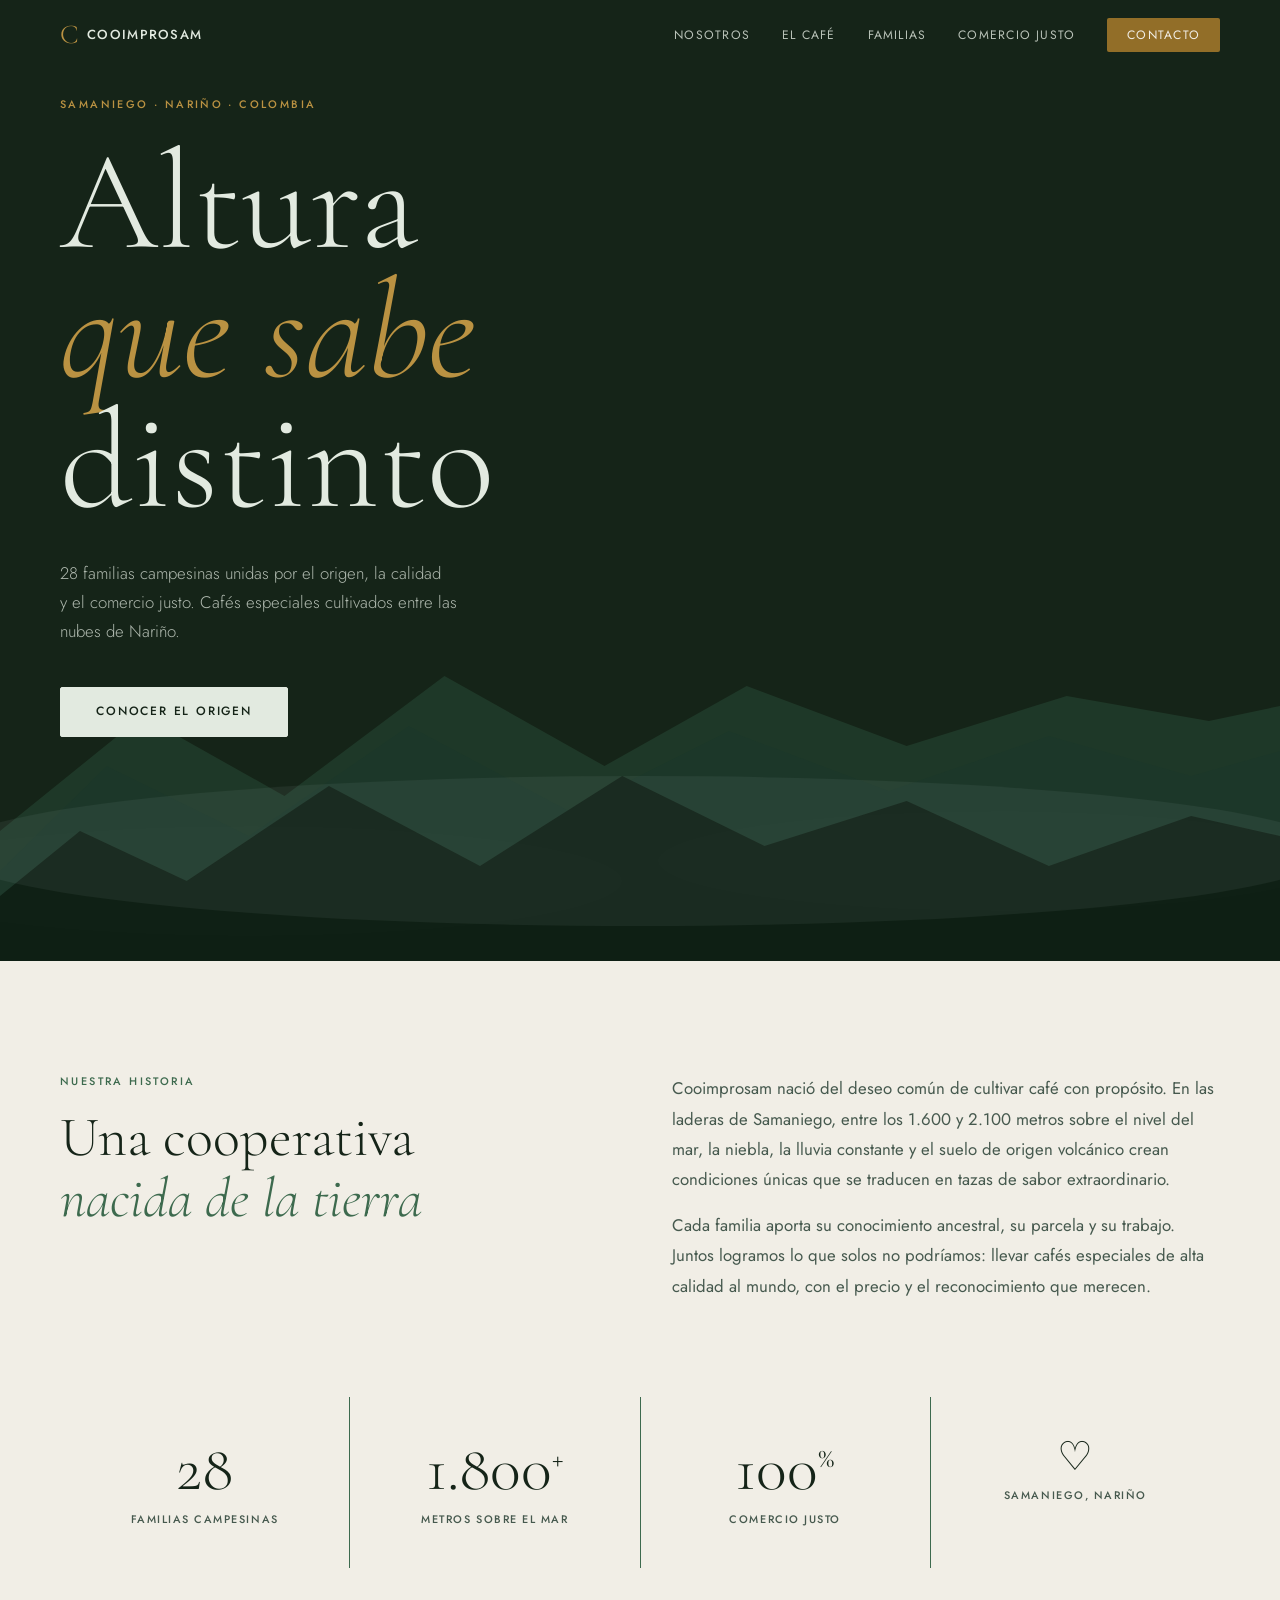
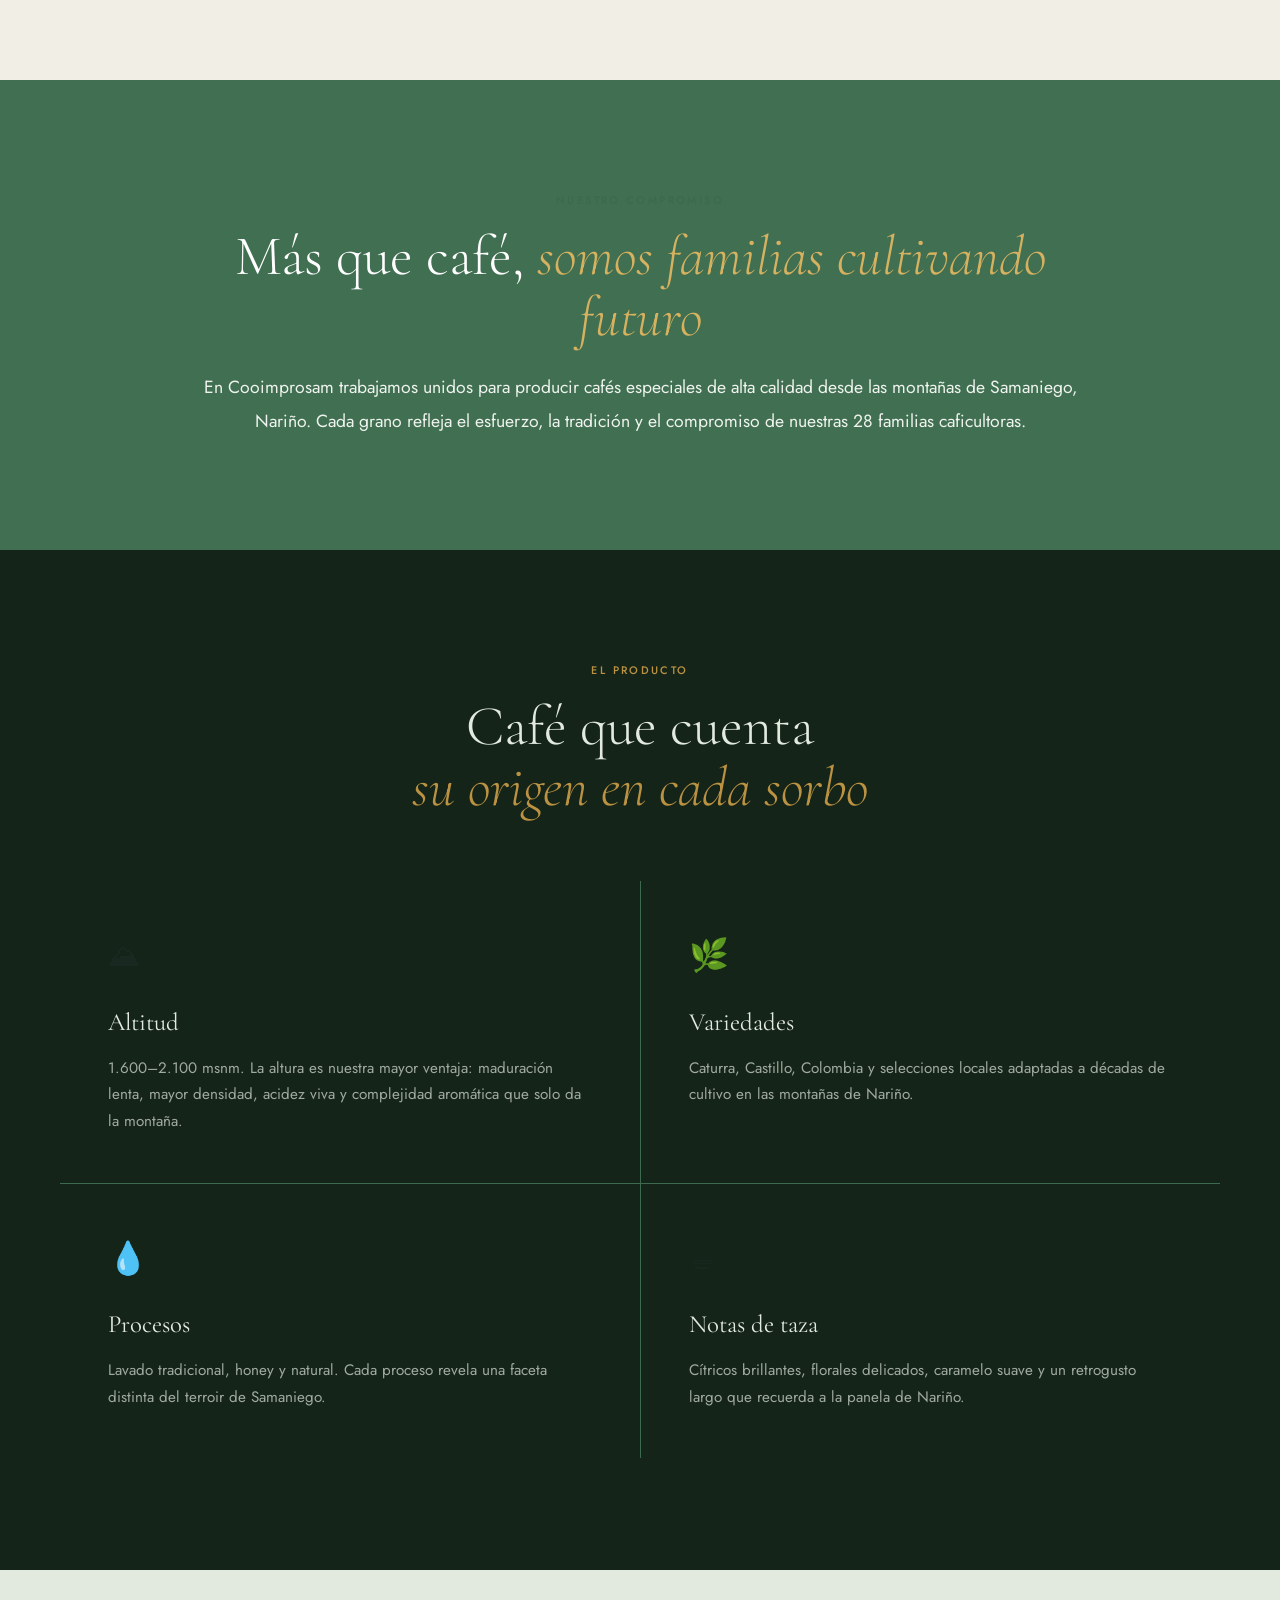
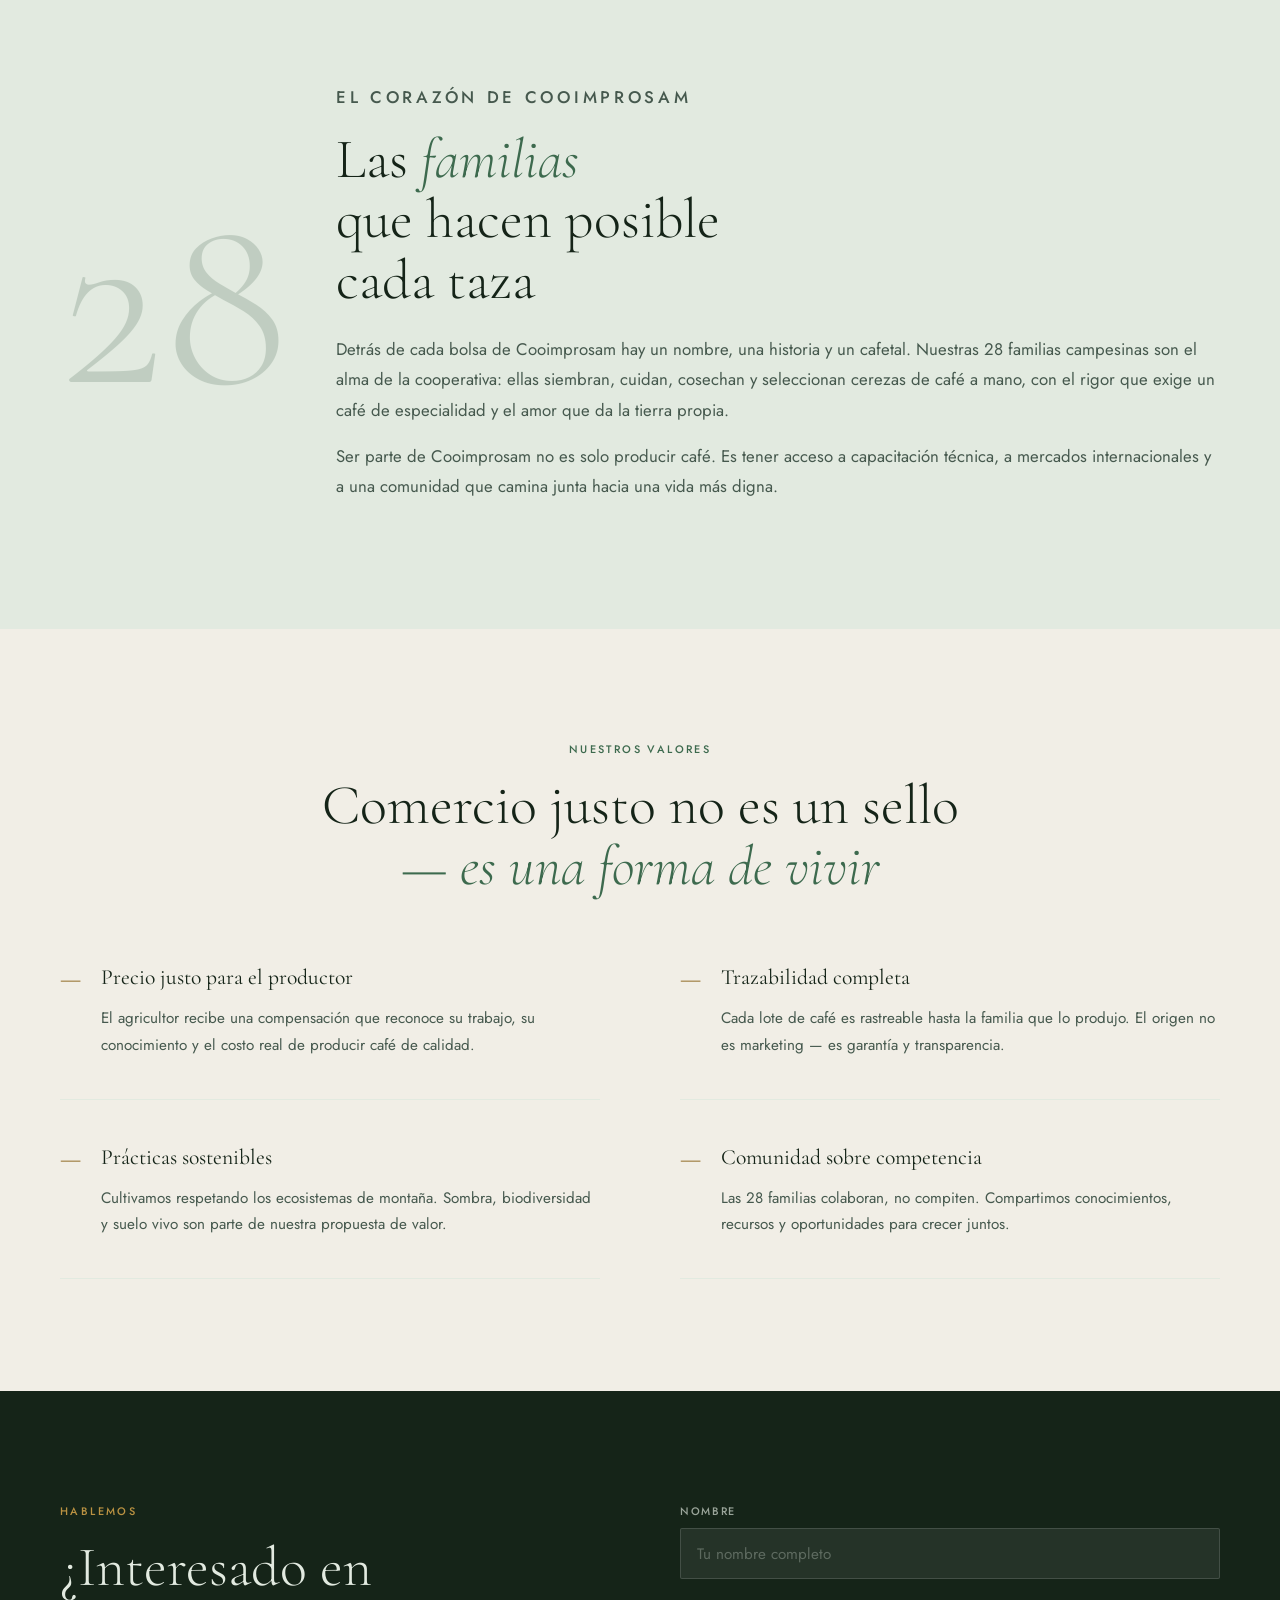
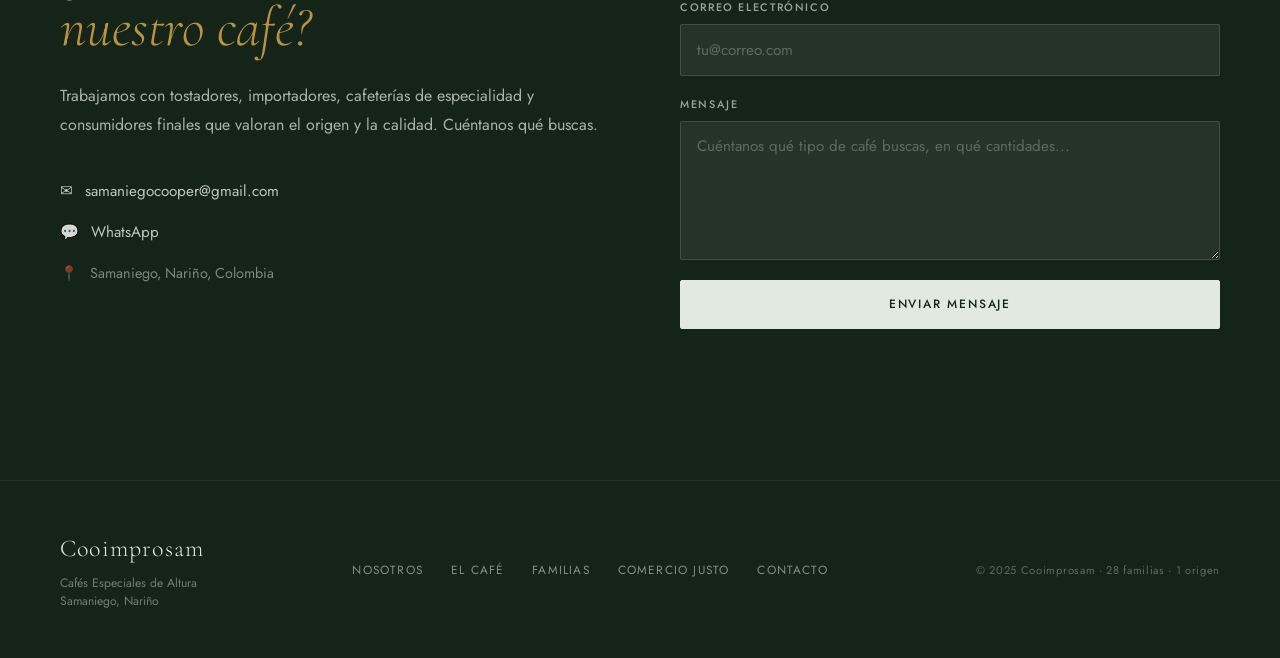
==== index.html @ 5779632d "Update index.html" ====
<!DOCTYPE html>
<html lang="es">
<head>
  <meta charset="UTF-8"/>
  <meta name="viewport" content="width=device-width, initial-scale=1.0"/>
  <title>Cooimprosam — Cafés Especiales de Altura, Samaniego</title>
  <meta name="description" content="28 familias campesinas de Samaniego, Nariño, unidas por el origen, la calidad y el comercio justo. Cafés especiales de altura."/>
  <meta property="og:title" content="Cooimprosam — Cafés Especiales de Altura"/>
  <meta property="og:description" content="28 familias campesinas. Un café de origen. Samaniego, Nariño, Colombia."/>
  <meta property="og:type" content="website"/>
  <link rel="preconnect" href="https://fonts.googleapis.com"/>
  <link rel="preconnect" href="https://fonts.gstatic.com" crossorigin/>
  <link href="https://fonts.googleapis.com/css2?family=Cormorant+Garamond:ital,wght@0,300;0,400;0,600;1,300;1,400;1,600&family=Jost:wght@300;400;500&display=swap" rel="stylesheet"/>
  <link rel="stylesheet" href="css/style.css"/>
</head>
<body>

  <!-- ===== NAVEGACIÓN ===== -->
  <nav class="nav" id="nav" role="navigation" aria-label="Navegación principal">
    <div class="nav__container">
      <a class="nav__logo" href="#inicio" aria-label="Cooimprosam inicio">
        <span class="nav__logo-sigla">C</span>
        <span class="nav__logo-nombre">Cooimprosam</span>
      </a>
      <ul class="nav__enlaces" id="navEnlaces" role="list">
        <li><a href="#nosotros">Nosotros</a></li>
        <li><a href="#cafe">El Café</a></li>
        <li><a href="#familias">Familias</a></li>
        <li><a href="#comercio">Comercio Justo</a></li>
        <li><a href="#contacto" class="nav__contacto">Contacto</a></li>
      </ul>
      <button class="nav__menu" id="navMenu" aria-label="Abrir menú" aria-expanded="false">
        <span></span><span></span><span></span>
      </button>
    </div>
  </nav>

  <!-- ===== HERO ===== -->
  <section class="hero" id="inicio">
    <div class="hero__contenido">
      <p class="eyebrow">SAMANIEGO &middot; NARIÑO &middot; COLOMBIA</p>
      <h1 class="hero__titulo">
        Altura<br/>
        <em>que sabe</em><br/>
        distinto
      </h1>
      <p class="hero__sub">
        28 familias campesinas unidas por el origen, la calidad<br/>
        y el comercio justo. Cafés especiales cultivados entre las nubes de Nariño.
      </p>
      <a href="#nosotros" class="btn btn--claro">Conocer el origen</a>
    </div>

    <!-- Silueta de montañas en SVG puro -->
    <div class="hero__montaña" aria-hidden="true">
      <svg viewBox="0 0 1440 340" xmlns="http://www.w3.org/2000/svg" preserveAspectRatio="none">
        <!-- Capa trasera: montañas lejanas -->
        <path class="capa-1" d="M0,340 L0,210 L160,95 L320,175 L500,55 L680,145 L840,65 L1020,125 L1200,75 L1360,100 L1440,85 L1440,340 Z"/>
        <!-- Capa media -->
        <path class="capa-2" d="M0,340 L0,250 L120,145 L280,215 L460,105 L640,190 L820,110 L1000,170 L1180,115 L1340,155 L1440,130 L1440,340 Z"/>
        <!-- Capa frontal: montañas cercanas -->
        <path class="capa-3" d="M0,340 L0,275 L90,210 L210,260 L370,165 L540,245 L700,155 L860,225 L1020,180 L1180,245 L1340,195 L1440,215 L1440,340 Z"/>
        <!-- Niebla — capa 1 -->
        <ellipse class="niebla niebla-1" cx="720" cy="230" rx="780" ry="75"/>
        <!-- Niebla — capa 2 -->
        <ellipse class="niebla niebla-2" cx="280" cy="260" rx="420" ry="55"/>
        <!-- Niebla — capa 3 -->
        <ellipse class="niebla niebla-3" cx="1120" cy="240" rx="380" ry="50"/>
      </svg>
    </div>
  </section>

  <!-- ===== NOSOTROS ===== -->
  <section class="seccion nosotros" id="nosotros">
    <div class="contenedor">
      <div class="nosotros__grilla">
        <div class="nosotros__cabeza">
          <p class="eyebrow eyebrow--verde">Nuestra historia</p>
          <h2 class="titulo-seccion">Una cooperativa<br/><em>nacida de la tierra</em></h2>
        </div>
        <div class="nosotros__cuerpo reveal">
          <p>Cooimprosam nació del deseo común de cultivar café con propósito. En las laderas de Samaniego, entre los 1.600 y 2.100 metros sobre el nivel del mar, la niebla, la lluvia constante y el suelo de origen volcánico crean condiciones únicas que se traducen en tazas de sabor extraordinario.</p>
          <p>Cada familia aporta su conocimiento ancestral, su parcela y su trabajo. Juntos logramos lo que solos no podríamos: llevar cafés especiales de alta calidad al mundo, con el precio y el reconocimiento que merecen.</p>
        </div>
      </div>

      <!-- Estadísticas -->
      <div class="estadisticas">
        <div class="estadistica reveal">
          <span class="estadistica__numero">28</span>
          <span class="estadistica__etiqueta">familias campesinas</span>
        </div>
        <div class="estadistica reveal">
          <span class="estadistica__numero">1.800<sup>+</sup></span>
          <span class="estadistica__etiqueta">metros sobre el mar</span>
        </div>
        <div class="estadistica reveal">
          <span class="estadistica__numero">100<sup>%</sup></span>
          <span class="estadistica__etiqueta">comercio justo</span>
        </div>
        <div class="estadistica reveal">
          <span class="estadistica__numero" style="font-size:2.5rem;">&#9825;</span>
          <span class="estadistica__etiqueta">Samaniego, Nariño</span>
        </div>
      </div>
    </div>
  </section>
<!-- ===== MENSAJE INSTITUCIONAL ===== -->
<section class="seccion mensaje">
  <div class="contenedor">

    <div class="mensaje__contenido reveal">

      <p class="eyebrow eyebrow--verde">
        Nuestro compromiso
      </p>

      <h2 class="titulo-seccion">
        Más que café,
        <em>somos familias cultivando futuro</em>
      </h2>

      <p class="mensaje__texto">
        En Cooimprosam trabajamos unidos para producir cafés especiales
        de alta calidad desde las montañas de Samaniego, Nariño.
        Cada grano refleja el esfuerzo, la tradición y el compromiso
        de nuestras 28 familias caficultoras.
      </p>

    </div>

  </div>
</section>
  <!-- ===== EL CAFÉ ===== -->
  <section class="seccion cafe" id="cafe">
    <div class="contenedor">
      <div class="seccion__cabeza">
        <p class="eyebrow eyebrow--oro">El producto</p>
        <h2 class="titulo-seccion titulo-seccion--claro">Café que cuenta<br/><em>su origen en cada sorbo</em></h2>
      </div>
      <div class="cafe__grilla">
        <article class="cafe__tarjeta reveal">
          <div class="cafe__icono">&#9968;</div>
          <h3>Altitud</h3>
          <p>1.600&ndash;2.100 msnm. La altura es nuestra mayor ventaja: maduración lenta, mayor densidad, acidez viva y complejidad aromática que solo da la montaña.</p>
        </article>
        <article class="cafe__tarjeta reveal">
          <div class="cafe__icono">&#127807;</div>
          <h3>Variedades</h3>
          <p>Caturra, Castillo, Colombia y selecciones locales adaptadas a décadas de cultivo en las montañas de Nariño.</p>
        </article>
        <article class="cafe__tarjeta reveal">
          <div class="cafe__icono">&#128167;</div>
          <h3>Procesos</h3>
          <p>Lavado tradicional, honey y natural. Cada proceso revela una faceta distinta del terroir de Samaniego.</p>
        </article>
        <article class="cafe__tarjeta reveal">
          <div class="cafe__icono">&#9749;</div>
          <h3>Notas de taza</h3>
          <p>Cítricos brillantes, florales delicados, caramelo suave y un retrogusto largo que recuerda a la panela de Nariño.</p>
        </article>
      </div>
    </div>
  </section>

  <!-- ===== LAS 28 FAMILIAS ===== -->
  <section class="seccion familias" id="familias">
    <div class="contenedor">
      <div class="familias__interior">
        <div class="familias__numero-col" aria-hidden="true">
          <span class="familias__numero">28</span>
        </div>
        <div class="familias__texto reveal">
          <p class="eyebrow eyebrow--verde">El corazón de Cooimprosam</p>
          <h2 class="titulo-seccion">Las <em>familias</em><br/>que hacen posible<br/>cada taza</h2>
          <p>Detrás de cada bolsa de Cooimprosam hay un nombre, una historia y un cafetal. Nuestras 28 familias campesinas son el alma de la cooperativa: ellas siembran, cuidan, cosechan y seleccionan cerezas de café a mano, con el rigor que exige un café de especialidad y el amor que da la tierra propia.</p>
          <p>Ser parte de Cooimprosam no es solo producir café. Es tener acceso a capacitación técnica, a mercados internacionales y a una comunidad que camina junta hacia una vida más digna.</p>
        </div>
      </div>
    </div>
  </section>

  <!-- ===== COMERCIO JUSTO ===== -->
  <section class="seccion comercio" id="comercio">
    <div class="contenedor">
      <div class="seccion__cabeza">
        <p class="eyebrow eyebrow--verde">Nuestros valores</p>
        <h2 class="titulo-seccion">Comercio justo no es un sello<br/><em>— es una forma de vivir</em></h2>
      </div>
      <div class="comercio__grilla">
        <div class="comercio__item reveal">
          <span class="comercio__raya">&mdash;</span>
          <div>
            <h3>Precio justo para el productor</h3>
            <p>El agricultor recibe una compensación que reconoce su trabajo, su conocimiento y el costo real de producir café de calidad.</p>
          </div>
        </div>
        <div class="comercio__item reveal">
          <span class="comercio__raya">&mdash;</span>
          <div>
            <h3>Trazabilidad completa</h3>
            <p>Cada lote de café es rastreable hasta la familia que lo produjo. El origen no es marketing — es garantía y transparencia.</p>
          </div>
        </div>
        <div class="comercio__item reveal">
          <span class="comercio__raya">&mdash;</span>
          <div>
            <h3>Prácticas sostenibles</h3>
            <p>Cultivamos respetando los ecosistemas de montaña. Sombra, biodiversidad y suelo vivo son parte de nuestra propuesta de valor.</p>
          </div>
        </div>
        <div class="comercio__item reveal">
          <span class="comercio__raya">&mdash;</span>
          <div>
            <h3>Comunidad sobre competencia</h3>
            <p>Las 28 familias colaboran, no compiten. Compartimos conocimientos, recursos y oportunidades para crecer juntos.</p>
          </div>
        </div>
      </div>
    </div>
  </section>

  <!-- ===== CONTACTO ===== -->
  <section class="seccion contacto" id="contacto">
    <div class="contenedor">
      <div class="contacto__interior">
        <div class="contacto__info">
          <p class="eyebrow eyebrow--oro">Hablemos</p>
          <h2 class="titulo-seccion titulo-seccion--claro">¿Interesado en<br/><em>nuestro café?</em></h2>
          <p class="contacto__desc">Trabajamos con tostadores, importadores, cafeterías de especialidad y consumidores finales que valoran el origen y la calidad. Cuéntanos qué buscas.</p>
          <div class="contacto__canales">
            <a href="mailto:samaniegocooper@gmail.com" class="contacto__canal">
              <span>&#9993;</span> samaniegocooper@gmail.com
            </a>
            <a href="https://wa.me/573116073035" class="contacto__canal" target="_blank" rel="noopener">
              <span>&#128172;</span> WhatsApp
            </a>
            <p class="contacto__lugar">
              <span>&#128205;</span> Samaniego, Nariño, Colombia
            </p>
          </div>
        </div>

        <!-- Formulario — para recibir correos usa Formspree.io (ver README) -->
        <form class="contacto__form" id="contactoForm" action="https://formspree.io/f/xwvdvwzg" method="POST" novalidate>
          <div class="campo">
            <label for="nombre">Nombre</label>
            <input type="text" id="nombre" name="nombre" placeholder="Tu nombre completo" required/>
          </div>
          <div class="campo">
            <label for="email">Correo electrónico</label>
            <input type="email" id="email" name="email" placeholder="tu@correo.com" required/>
          </div>
          <div class="campo">
            <label for="mensaje">Mensaje</label>
            <textarea id="mensaje" name="mensaje" rows="5" placeholder="Cuéntanos qué tipo de café buscas, en qué cantidades..." required></textarea>
          </div>
          <button type="submit" class="btn btn--claro btn--completo" id="btnEnviar">Enviar mensaje</button>
          <p class="form__confirmacion" id="formConfirmacion" aria-live="polite"></p>
        </form>
      </div>
    </div>
  </section>

  <!-- ===== PIE DE PÁGINA ===== -->
  <footer class="pie">
    <div class="contenedor">
      <div class="pie__interior">
        <div class="pie__marca">
          <p class="pie__logo">Cooimprosam</p>
          <p class="pie__eslogan">Cafés Especiales de Altura<br/>Samaniego, Nariño</p>
        </div>
        <nav class="pie__enlaces" aria-label="Pie de página">
          <a href="#nosotros">Nosotros</a>
          <a href="#cafe">El Café</a>
          <a href="#familias">Familias</a>
          <a href="#comercio">Comercio Justo</a>
          <a href="#contacto">Contacto</a>
        </nav>
        <p class="pie__derechos">&copy; 2025 Cooimprosam &middot; 28 familias &middot; 1 origen</p>
      </div>
    </div>
  </footer>

  <script src="js/script.js"></script>
</body>
</html>
---- css/style.css ----
/* ================================================================
   COOIMPROSAM — Cafés Especiales de Altura
   Paleta: Verde profundo + niebla + oro café
   Tipografía: Cormorant Garamond (display) + Jost (cuerpo)
   ================================================================ */

/* ---- Tokens ---- */
:root {
  --verde-profundo:  #152418;
  --verde-oscuro:    #1E3825;
  --verde-medio:     #2A5038;
  --verde-claro:     #3D6A4E;
  --oro:             #926E28;
  --oro-claro:       #BA9242;
  --niebla:          #E2EAE0;
  --crema:           #F1EEE6;
  --blanco-suave:    #F8F6F0;
  --texto:           #192820;
  --texto-suave:     #46594E;

  --display: 'Cormorant Garamond', Georgia, serif;
  --cuerpo:  'Jost', system-ui, sans-serif;

  --ancho:   1160px;
  --radio:   2px;
}

/* ---- Reset ---- */
*, *::before, *::after { box-sizing: border-box; margin: 0; padding: 0; }
html { scroll-behavior: smooth; }
img, svg { display: block; max-width: 100%; }

body {
  font-family: var(--cuerpo);
  background: var(--crema);
  color: var(--texto);
  line-height: 1.65;
  overflow-x: hidden;
}

/* ---- Utilitarios ---- */
.contenedor {
  width: min(var(--ancho), 100% - 2rem);
  margin-inline: auto;
}

.seccion { padding: 7rem 0; }

.eyebrow {
  font-family: var(--cuerpo);
  font-size: 0.68rem;
  font-weight: 500;
  letter-spacing: 0.22em;
  text-transform: uppercase;
  margin-bottom: 1rem;
}
.eyebrow--verde { color: var(--verde-claro); }
.eyebrow--oro   { color: var(--oro-claro); }

.titulo-seccion {
  font-family: var(--display);
  font-size: clamp(2rem, 5vw, 3.5rem);
  font-weight: 300;
  line-height: 1.08;
  color: var(--verde-profundo);
}
.titulo-seccion em {
  font-style: italic;
  color: var(--verde-claro);
}
.titulo-seccion--claro        { color: var(--niebla); }
.titulo-seccion--claro em     { color: var(--oro-claro); }

.seccion__cabeza {
  text-align: center;
  margin-bottom: 4rem;
}

/* Revelación al scroll */
.reveal {
  opacity: 0;
  transform: translateY(28px);
  transition: opacity 0.65s ease, transform 0.65s ease;
}
.reveal.visible {
  opacity: 1;
  transform: translateY(0);
}

/* Botones */
.btn {
  display: inline-block;
  font-family: var(--cuerpo);
  font-size: 0.75rem;
  font-weight: 500;
  letter-spacing: 0.15em;
  text-transform: uppercase;
  text-decoration: none;
  padding: 0.9rem 2.2rem;
  border: 1.5px solid transparent;
  border-radius: var(--radio);
  cursor: pointer;
  transition: background 0.22s, color 0.22s, border-color 0.22s;
}
.btn--claro {
  background: var(--niebla);
  color: var(--verde-profundo);
  border-color: var(--niebla);
}
.btn--claro:hover {
  background: transparent;
  color: var(--niebla);
  border-color: var(--niebla);
}
.btn--completo { width: 100%; text-align: center; }


/* ================================================================
   NAVEGACIÓN
   ================================================================ */
.nav {
  position: fixed;
  top: 0; left: 0; right: 0;
  z-index: 200;
  transition: background 0.3s ease, box-shadow 0.3s ease;
}
.nav.fijado {
  background: var(--verde-profundo);
  box-shadow: 0 1px 20px rgba(0,0,0,0.25);
}

.nav__container {
  display: flex;
  align-items: center;
  justify-content: space-between;
  width: min(var(--ancho), 100% - 2rem);
  margin-inline: auto;
  padding: 1.3rem 0;
}

.nav__logo {
  display: flex;
  align-items: center;
  gap: 0.5rem;
  text-decoration: none;
}
.nav__logo-sigla {
  font-family: var(--display);
  font-size: 1.7rem;
  font-weight: 300;
  color: var(--oro-claro);
  line-height: 1;
}
.nav__logo-nombre {
  font-family: var(--cuerpo);
  font-size: 0.82rem;
  font-weight: 500;
  letter-spacing: 0.1em;
  text-transform: uppercase;
  color: var(--niebla);
}

.nav__enlaces {
  display: flex;
  list-style: none;
  gap: 2rem;
  align-items: center;
}
.nav__enlaces a {
  font-family: var(--cuerpo);
  font-size: 0.76rem;
  font-weight: 400;
  letter-spacing: 0.1em;
  text-transform: uppercase;
  text-decoration: none;
  color: var(--niebla);
  opacity: 0.8;
  transition: opacity 0.2s;
}
.nav__enlaces a:hover { opacity: 1; }

.nav__contacto {
  background: var(--oro) !important;
  color: var(--crema) !important;
  opacity: 1 !important;
  padding: 0.5rem 1.25rem;
  border-radius: var(--radio);
}
.nav__contacto:hover { background: var(--oro-claro) !important; }

.nav__menu {
  display: none;
  flex-direction: column;
  gap: 5px;
  background: none;
  border: none;
  cursor: pointer;
  padding: 4px;
}
.nav__menu span {
  display: block;
  width: 22px;
  height: 1.5px;
  background: var(--niebla);
  transition: all 0.28s;
}


/* ================================================================
   HERO
   ================================================================ */
.hero {
  position: relative;
  min-height: 100vh;
  background: var(--verde-profundo);
  display: flex;
  align-items: center;
  overflow: hidden;
}

.hero__contenido {
  position: relative;
  z-index: 2;
  width: min(var(--ancho), 100% - 2rem);
  margin-inline: auto;
  padding-top: 6rem;
  padding-bottom: 14rem;
}

.hero .eyebrow {
  color: var(--oro-claro);
  margin-bottom: 1.5rem;
}

.hero__titulo {
  font-family: var(--display);
  font-size: clamp(4rem, 11vw, 9rem);
  font-weight: 300;
  line-height: 0.92;
  color: var(--niebla);
  margin-bottom: 2rem;
}
.hero__titulo em {
  font-style: italic;
  color: var(--oro-claro);
}

.hero__sub {
  font-family: var(--cuerpo);
  font-size: clamp(0.9rem, 1.8vw, 1.05rem);
  font-weight: 300;
  line-height: 1.75;
  color: var(--niebla);
  opacity: 0.75;
  max-width: 42ch;
  margin-bottom: 2.5rem;
}

/* Silueta de montañas */
.hero__montaña {
  position: absolute;
  bottom: 0;
  left: 0;
  right: 0;
  width: 100%;
  height: 340px;
  z-index: 1;
}
.hero__montaña svg {
  width: 100%;
  height: 100%;
}

.capa-1 { fill: #274A35; opacity: 0.55; }
.capa-2 { fill: #1C3829; opacity: 0.78; }
.capa-3 { fill: #0E1F14; }

.niebla { fill: rgba(220,235,225,0.06); }
.niebla-1 { animation: deriva 9s ease-in-out infinite alternate; }
.niebla-2 { animation: deriva 11s ease-in-out infinite alternate-reverse; animation-delay: 1.5s; opacity: 0.05; }
.niebla-3 { animation: deriva 13s ease-in-out infinite alternate; animation-delay: 3s; opacity: 0.045; }

@keyframes deriva {
  from { transform: translateX(-30px); }
  to   { transform: translateX(30px); }
}


/* ================================================================
   NOSOTROS
   ================================================================ */
.nosotros { background: var(--crema); }

.nosotros__grilla {
  display: grid;
  grid-template-columns: 1fr 1fr;
  gap: 4rem;
  align-items: start;
  margin-bottom: 5rem;
}

.nosotros__cuerpo p {
  color: var(--texto-suave);
  font-size: 1.05rem;
  line-height: 1.8;
  margin-bottom: 1rem;
}

/* Estadísticas con líneas divisoras */
.estadisticas {
  display: grid;
  grid-template-columns: repeat(4, 1fr);
  gap: 1px;
  background: var(--verde-claro);
}
.estadistica {
  background: var(--crema);
  padding: 2.5rem 2rem;
  display: flex;
  flex-direction: column;
  align-items: center;
  gap: 0.6rem;
  text-align: center;
}
.estadistica__numero {
  font-family: var(--display);
  font-size: clamp(2.5rem, 5vw, 4rem);
  font-weight: 300;
  color: var(--verde-profundo);
  line-height: 1;
}
.estadistica__numero sup {
  font-size: 0.45em;
  vertical-align: super;
}
.estadistica__etiqueta {
  font-family: var(--cuerpo);
  font-size: 0.68rem;
  font-weight: 500;
  letter-spacing: 0.14em;
  text-transform: uppercase;
  color: var(--texto-suave);
}


/* ================================================================
   EL CAFÉ
   ================================================================ */
.cafe { background: var(--verde-profundo); }

.cafe__grilla {
  display: grid;
  grid-template-columns: repeat(2, 1fr);
  gap: 1px;
  background: var(--verde-claro);
}

.cafe__tarjeta {
  background: var(--verde-profundo);
  padding: 3rem;
  transition: background 0.25s;
}
.cafe__tarjeta:hover { background: var(--verde-oscuro); }

.cafe__icono {
  font-size: 2rem;
  margin-bottom: 1.25rem;
}

.cafe__tarjeta h3 {
  font-family: var(--display);
  font-size: 1.55rem;
  font-weight: 400;
  color: var(--niebla);
  margin-bottom: 0.75rem;
}
.cafe__tarjeta p {
  color: var(--niebla);
  opacity: 0.68;
  font-size: 0.95rem;
  line-height: 1.75;
}


/* ================================================================
   LAS 28 FAMILIAS
   ================================================================ */
.familias { background: var(--niebla); }

.familias__interior {
  display: grid;
  grid-template-columns: auto 1fr;
  gap: 3rem;
  align-items: center;
}

.familias__numero-col { overflow: hidden; }

.familias__numero {
  font-family: var(--display);
  font-size: clamp(10rem, 20vw, 20rem);
  font-weight: 300;
  color: var(--verde-medio);
  opacity: 0.18;
  line-height: 1;
  display: block;
  user-select: none;
}

.familias__texto p {
  color: var(--texto-suave);
  font-size: 1.05rem;
  line-height: 1.8;
  margin-bottom: 1rem;
}
.familias .titulo-seccion { margin-bottom: 1.5rem; }


/* ================================================================
   COMERCIO JUSTO
   ================================================================ */
.comercio { background: var(--crema); }

.comercio__grilla {
  display: grid;
  grid-template-columns: repeat(2, 1fr);
  gap: 2.5rem 5rem;
}

.comercio__item {
  display: flex;
  gap: 1.25rem;
  padding-bottom: 2.5rem;
  border-bottom: 1px solid var(--niebla);
}

.comercio__raya {
  font-family: var(--display);
  font-size: 1.6rem;
  color: var(--oro);
  line-height: 1.4;
  flex-shrink: 0;
}

.comercio__item h3 {
  font-family: var(--display);
  font-size: 1.35rem;
  font-weight: 400;
  color: var(--verde-profundo);
  margin-bottom: 0.6rem;
}
.comercio__item p {
  color: var(--texto-suave);
  font-size: 0.95rem;
  line-height: 1.75;
}


/* ================================================================
   CONTACTO
   ================================================================ */
.contacto { background: var(--verde-profundo); }

.contacto__interior {
  display: grid;
  grid-template-columns: 1fr 1fr;
  gap: 5rem;
  align-items: start;
}

.contacto__desc {
  color: var(--niebla);
  opacity: 0.72;
  margin-top: 1.5rem;
  margin-bottom: 2.5rem;
  line-height: 1.8;
  font-size: 1rem;
}

.contacto__canales {
  display: flex;
  flex-direction: column;
  gap: 1rem;
}
.contacto__canal {
  display: flex;
  align-items: center;
  gap: 0.75rem;
  color: var(--niebla);
  text-decoration: none;
  font-size: 0.95rem;
  opacity: 0.82;
  transition: opacity 0.2s;
}
.contacto__canal:hover { opacity: 1; }
.contacto__lugar {
  display: flex;
  align-items: center;
  gap: 0.75rem;
  color: var(--niebla);
  opacity: 0.5;
  font-size: 0.9rem;
}

/* Formulario */
.contacto__form {
  display: flex;
  flex-direction: column;
  gap: 1.25rem;
}

.campo {
  display: flex;
  flex-direction: column;
  gap: 0.45rem;
}
.campo label {
  font-size: 0.68rem;
  font-weight: 500;
  letter-spacing: 0.15em;
  text-transform: uppercase;
  color: var(--niebla);
  opacity: 0.65;
}
.campo input,
.campo textarea {
  background: rgba(255,255,255,0.07);
  border: 1px solid rgba(255,255,255,0.14);
  border-radius: var(--radio);
  padding: 0.85rem 1rem;
  color: var(--niebla);
  font-family: var(--cuerpo);
  font-size: 0.95rem;
  transition: border-color 0.2s;
  resize: vertical;
  width: 100%;
}
.campo input::placeholder,
.campo textarea::placeholder { color: rgba(226,234,224,0.3); }
.campo input:focus,
.campo textarea:focus {
  outline: none;
  border-color: var(--oro-claro);
}

.form__confirmacion {
  font-size: 0.88rem;
  color: var(--oro-claro);
  text-align: center;
  min-height: 1.4em;
}


/* ================================================================
   PIE DE PÁGINA
   ================================================================ */
.pie {
  background: var(--verde-profundo);
  border-top: 1px solid rgba(255,255,255,0.07);
  padding: 3rem 0;
}

.pie__interior {
  display: flex;
  align-items: center;
  justify-content: space-between;
  flex-wrap: wrap;
  gap: 1.5rem;
}

.pie__logo {
  font-family: var(--display);
  font-size: 1.5rem;
  font-weight: 300;
  color: var(--niebla);
  letter-spacing: 0.05em;
}
.pie__eslogan {
  font-size: 0.76rem;
  color: var(--niebla);
  opacity: 0.45;
  margin-top: 0.3rem;
  line-height: 1.5;
}

.pie__enlaces {
  display: flex;
  gap: 1.75rem;
  flex-wrap: wrap;
}
.pie__enlaces a {
  font-size: 0.74rem;
  letter-spacing: 0.1em;
  text-transform: uppercase;
  color: var(--niebla);
  opacity: 0.55;
  text-decoration: none;
  transition: opacity 0.2s;
}
.pie__enlaces a:hover { opacity: 1; }

.pie__derechos {
  font-size: 0.7rem;
  color: var(--niebla);
  opacity: 0.35;
  letter-spacing: 0.06em;
}


/* ================================================================
   RESPONSIVE
   ================================================================ */
@media (max-width: 900px) {
  .nosotros__grilla         { grid-template-columns: 1fr; gap: 2rem; }
  .estadisticas             { grid-template-columns: repeat(2, 1fr); }
  .cafe__grilla             { grid-template-columns: 1fr; }
  .familias__interior       { grid-template-columns: 1fr; }
  .familias__numero-col     { display: none; }
  .comercio__grilla         { grid-template-columns: 1fr; gap: 0; }
  .contacto__interior       { grid-template-columns: 1fr; gap: 3rem; }
  .pie__interior            { flex-direction: column; text-align: center; }
  .pie__enlaces             { justify-content: center; }
  .seccion                  { padding: 5rem 0; }
}

@media (max-width: 640px) {
  .nav__enlaces             { display: none; }
  .nav__enlaces.abierto {
    display: flex;
    flex-direction: column;
    position: absolute;
    top: 100%; left: 0; right: 0;
    background: var(--verde-profundo);
    padding: 1.5rem;
    gap: 1.25rem;
    border-top: 1px solid rgba(255,255,255,0.08);
  }
  .nav__menu                { display: flex; }
  .estadisticas             { grid-template-columns: 1fr; }
  .hero__titulo             { font-size: clamp(3.5rem, 14vw, 6rem); }
  .hero__sub br             { display: none; }
}

/* Movimiento reducido */
@media (prefers-reduced-motion: reduce) {
  .niebla { animation: none; }
  .reveal { transition: none; }
  html    { scroll-behavior: auto; }
}
/* MENSAJE INSTITUCIONAL */

.mensaje{
  background:#406f52;
}

.mensaje__contenido{
  text-align:center;
  max-width:900px;
  margin:auto;
}

.mensaje .titulo-seccion{
  color:#fff;
}

.mensaje .titulo-seccion em{
  color:#d6b15f;
}

.mensaje__texto{
  margin-top:1.5rem;
  color:#eef3ed;
  line-height:1.9;
  font-size:1.1rem;
}
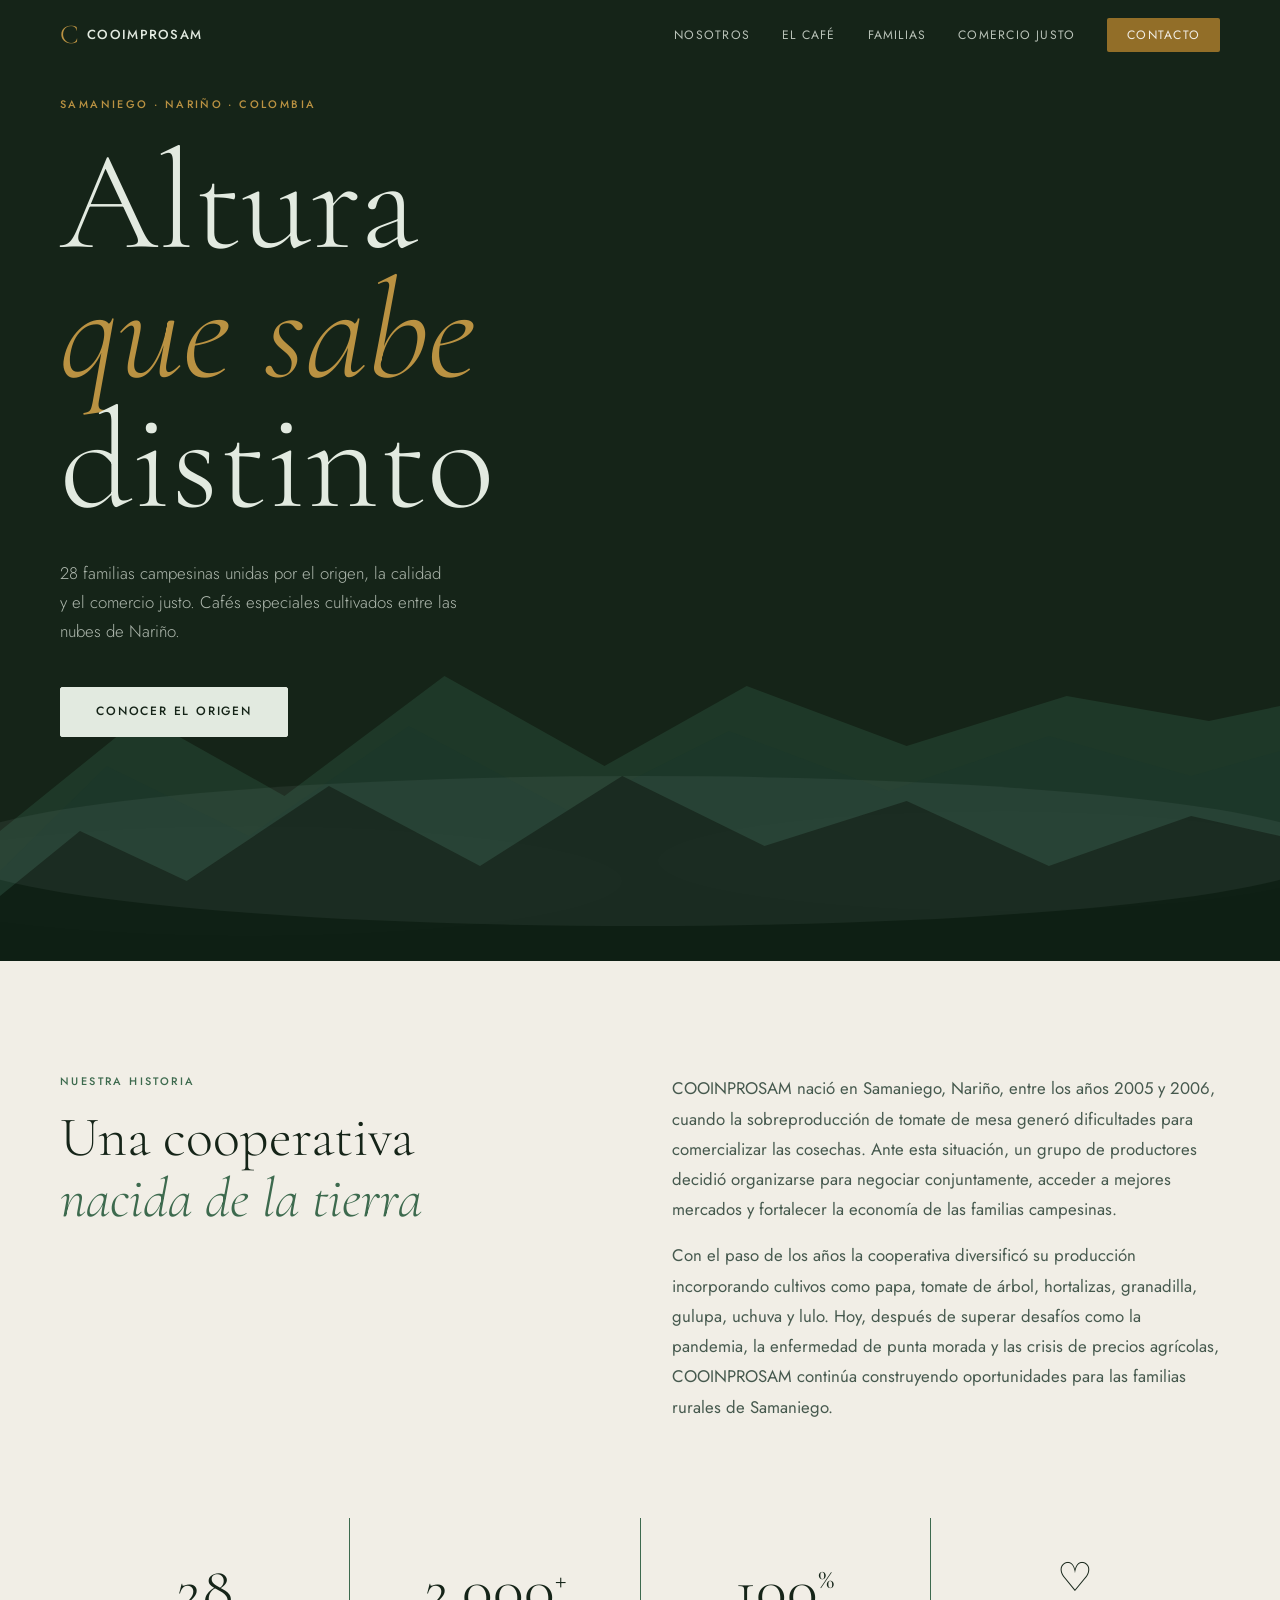
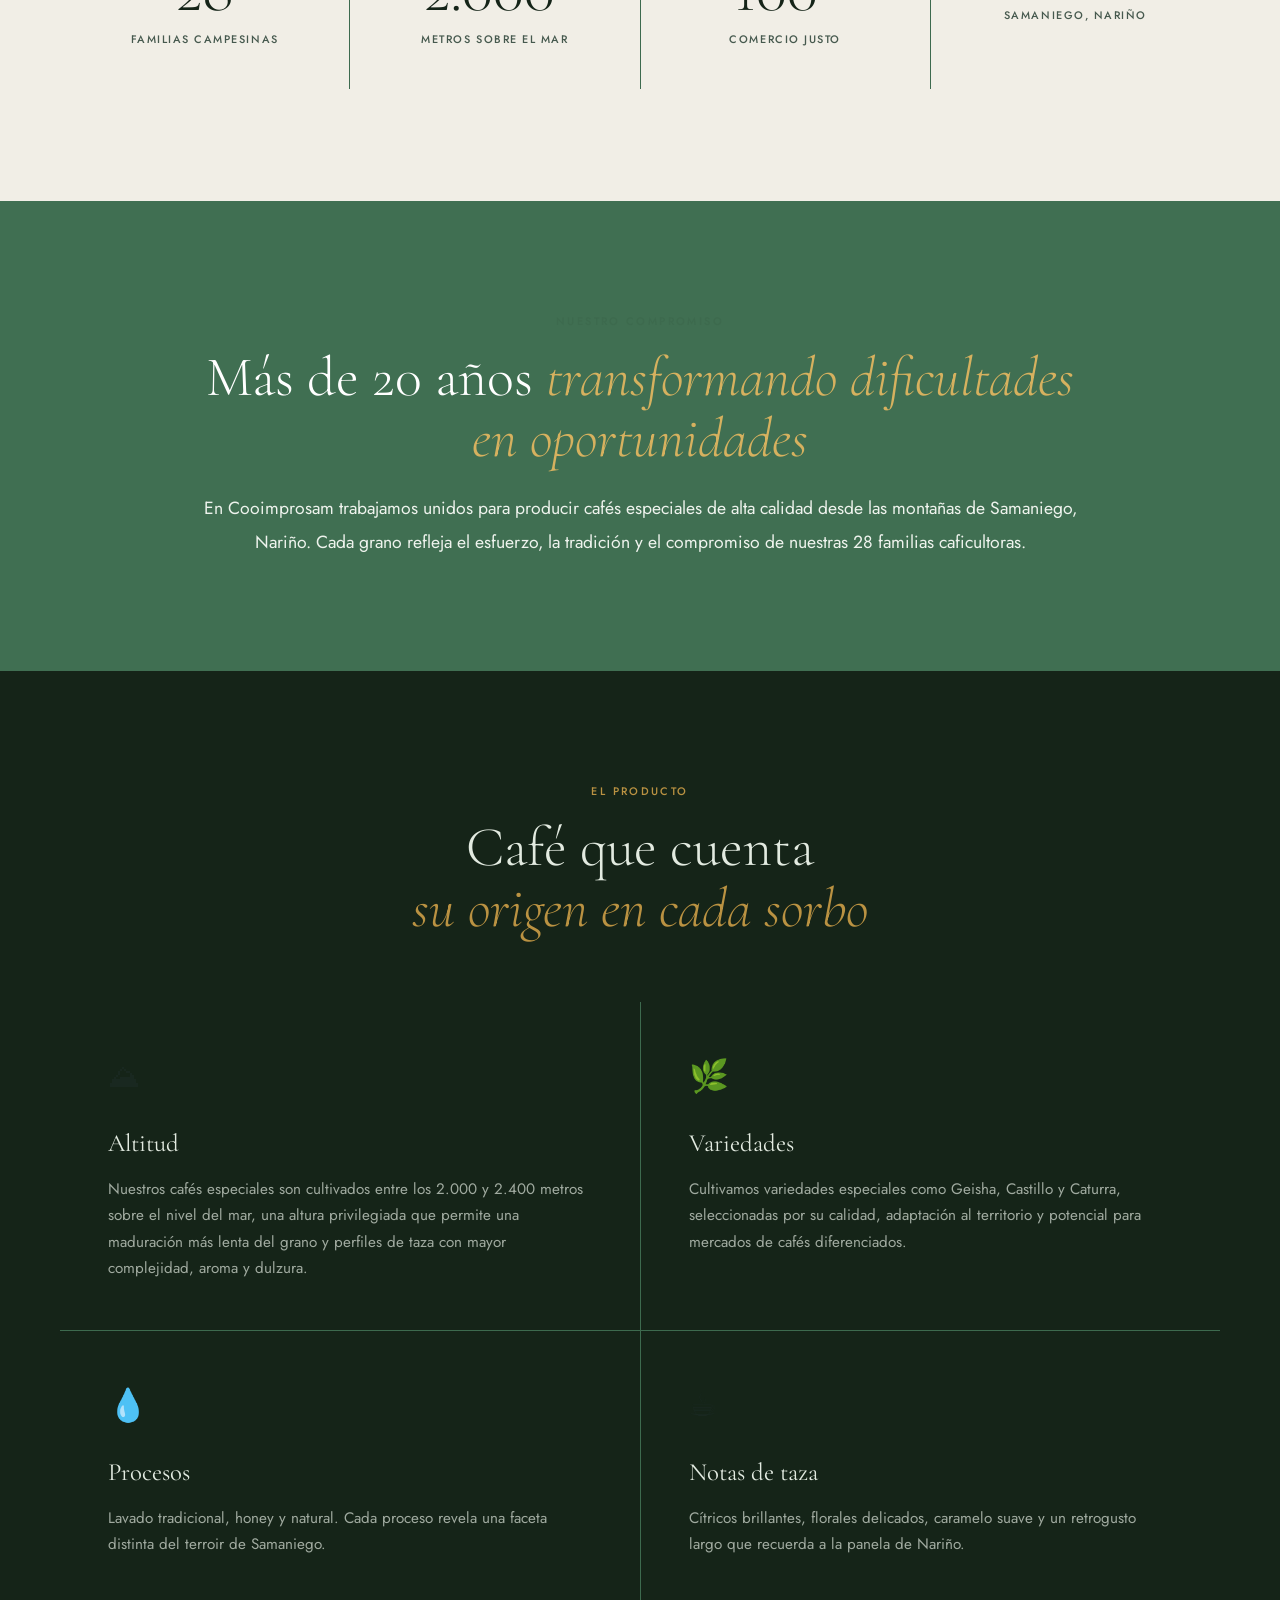
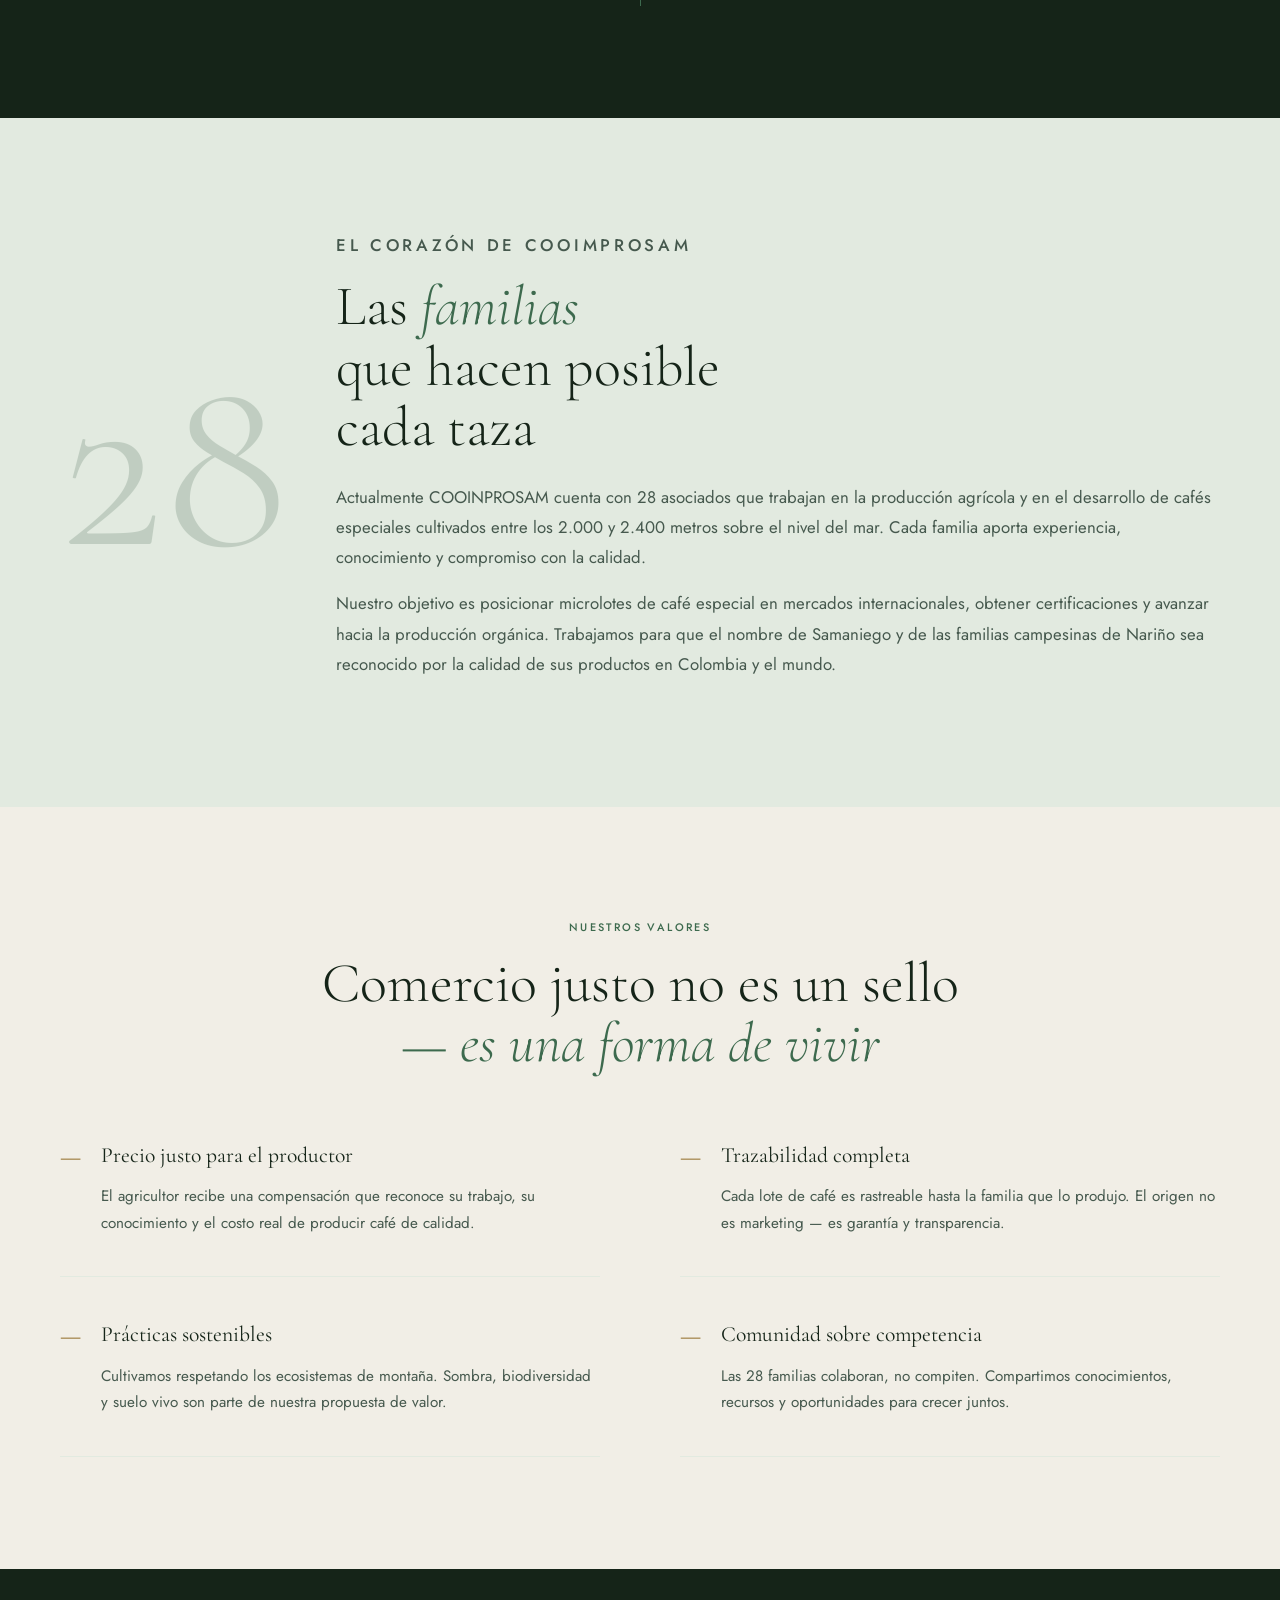
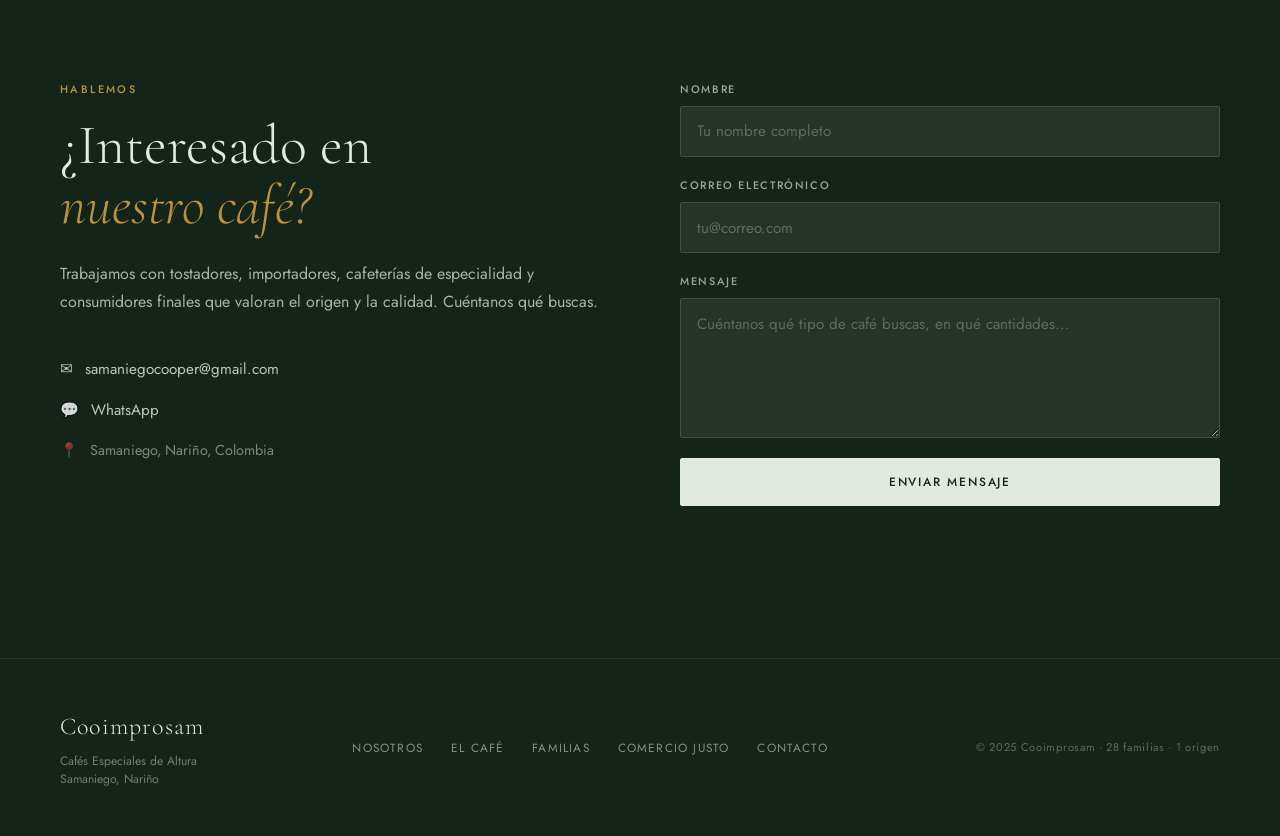
==== commit a95f42a3: "Update index.html" ====
--- a/index.html
+++ b/index.html
@@ -79,8 +79,14 @@
           <h2 class="titulo-seccion">Una cooperativa<br/><em>nacida de la tierra</em></h2>
         </div>
         <div class="nosotros__cuerpo reveal">
-          <p>Cooimprosam nació del deseo común de cultivar café con propósito. En las laderas de Samaniego, entre los 1.600 y 2.100 metros sobre el nivel del mar, la niebla, la lluvia constante y el suelo de origen volcánico crean condiciones únicas que se traducen en tazas de sabor extraordinario.</p>
-          <p>Cada familia aporta su conocimiento ancestral, su parcela y su trabajo. Juntos logramos lo que solos no podríamos: llevar cafés especiales de alta calidad al mundo, con el precio y el reconocimiento que merecen.</p>
+          <p>
+COOINPROSAM nació en Samaniego, Nariño, entre los años 2005 y 2006, cuando la sobreproducción de tomate de mesa generó dificultades para comercializar las cosechas. Ante esta situación, un grupo de productores decidió organizarse para negociar conjuntamente, acceder a mejores mercados y fortalecer la economía de las familias campesinas.
+</p>
+
+<p>
+Con el paso de los años la cooperativa diversificó su producción incorporando cultivos como papa, tomate de árbol, hortalizas, granadilla, gulupa, uchuva y lulo. Hoy, después de superar desafíos como la pandemia, la enfermedad de punta morada y las crisis de precios agrícolas, COOINPROSAM continúa construyendo oportunidades para las familias rurales de Samaniego.
+</p>
+
         </div>
       </div>
 
@@ -91,7 +97,7 @@
           <span class="estadistica__etiqueta">familias campesinas</span>
         </div>
         <div class="estadistica reveal">
-          <span class="estadistica__numero">1.800<sup>+</sup></span>
+          <span class="estadistica__numero">2.000<sup>+</sup></span>
           <span class="estadistica__etiqueta">metros sobre el mar</span>
         </div>
         <div class="estadistica reveal">
@@ -116,9 +122,10 @@
       </p>
 
       <h2 class="titulo-seccion">
-        Más que café,
-        <em>somos familias cultivando futuro</em>
-      </h2>
+  Más de 20 años
+  <em>transformando dificultades en oportunidades</em>
+</h2>
+
 
       <p class="mensaje__texto">
         En Cooimprosam trabajamos unidos para producir cafés especiales
@@ -142,12 +149,18 @@
         <article class="cafe__tarjeta reveal">
           <div class="cafe__icono">&#9968;</div>
           <h3>Altitud</h3>
-          <p>1.600&ndash;2.100 msnm. La altura es nuestra mayor ventaja: maduración lenta, mayor densidad, acidez viva y complejidad aromática que solo da la montaña.</p>
+          <p>
+Nuestros cafés especiales son cultivados entre los 2.000 y 2.400 metros sobre el nivel del mar, una altura privilegiada que permite una maduración más lenta del grano y perfiles de taza con mayor complejidad, aroma y dulzura.
+</p>
+
         </article>
         <article class="cafe__tarjeta reveal">
           <div class="cafe__icono">&#127807;</div>
           <h3>Variedades</h3>
-          <p>Caturra, Castillo, Colombia y selecciones locales adaptadas a décadas de cultivo en las montañas de Nariño.</p>
+          <p>
+Cultivamos variedades especiales como Geisha, Castillo y Caturra, seleccionadas por su calidad, adaptación al territorio y potencial para mercados de cafés diferenciados.
+</p>
+
         </article>
         <article class="cafe__tarjeta reveal">
           <div class="cafe__icono">&#128167;</div>
@@ -173,8 +186,14 @@
         <div class="familias__texto reveal">
           <p class="eyebrow eyebrow--verde">El corazón de Cooimprosam</p>
           <h2 class="titulo-seccion">Las <em>familias</em><br/>que hacen posible<br/>cada taza</h2>
-          <p>Detrás de cada bolsa de Cooimprosam hay un nombre, una historia y un cafetal. Nuestras 28 familias campesinas son el alma de la cooperativa: ellas siembran, cuidan, cosechan y seleccionan cerezas de café a mano, con el rigor que exige un café de especialidad y el amor que da la tierra propia.</p>
-          <p>Ser parte de Cooimprosam no es solo producir café. Es tener acceso a capacitación técnica, a mercados internacionales y a una comunidad que camina junta hacia una vida más digna.</p>
+          <p>
+Actualmente COOINPROSAM cuenta con 28 asociados que trabajan en la producción agrícola y en el desarrollo de cafés especiales cultivados entre los 2.000 y 2.400 metros sobre el nivel del mar. Cada familia aporta experiencia, conocimiento y compromiso con la calidad.
+</p>
+
+<p>
+Nuestro objetivo es posicionar microlotes de café especial en mercados internacionales, obtener certificaciones y avanzar hacia la producción orgánica. Trabajamos para que el nombre de Samaniego y de las familias campesinas de Nariño sea reconocido por la calidad de sus productos en Colombia y el mundo.
+</p>
+
         </div>
       </div>
     </div>
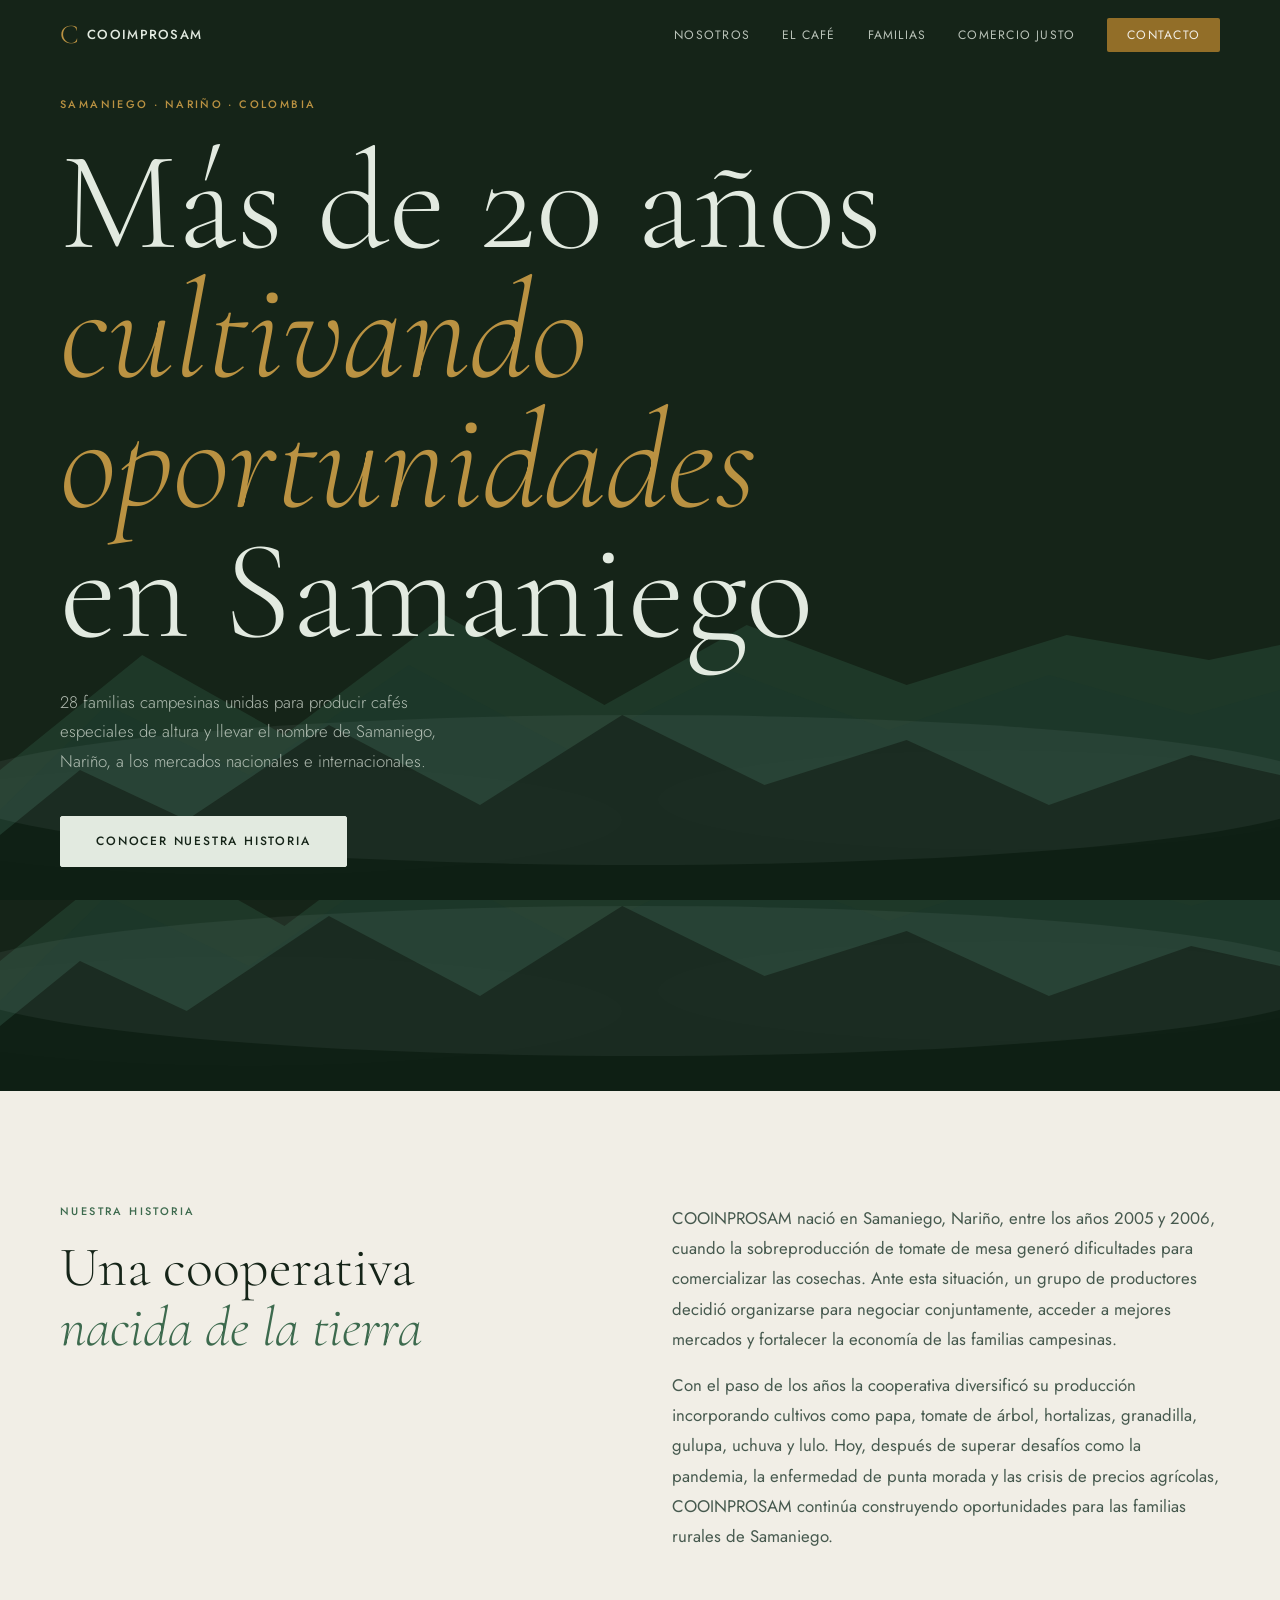
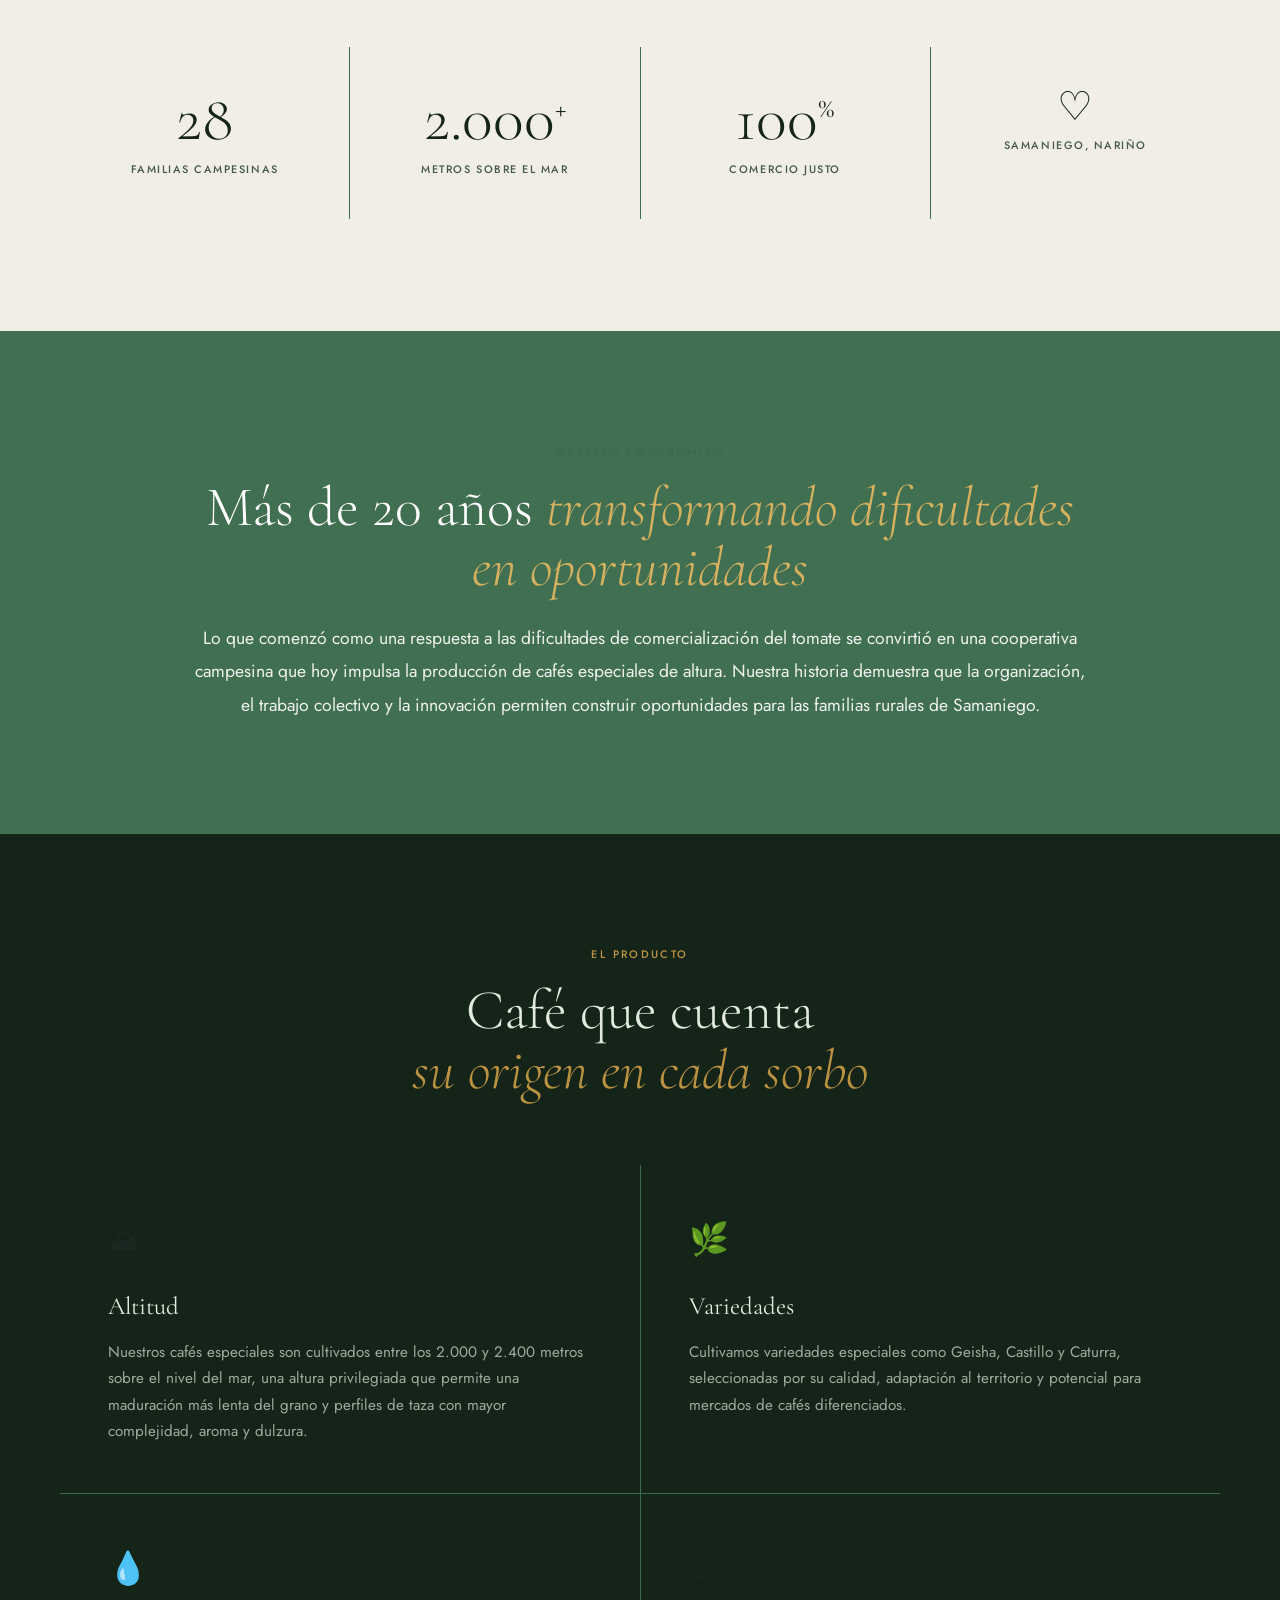
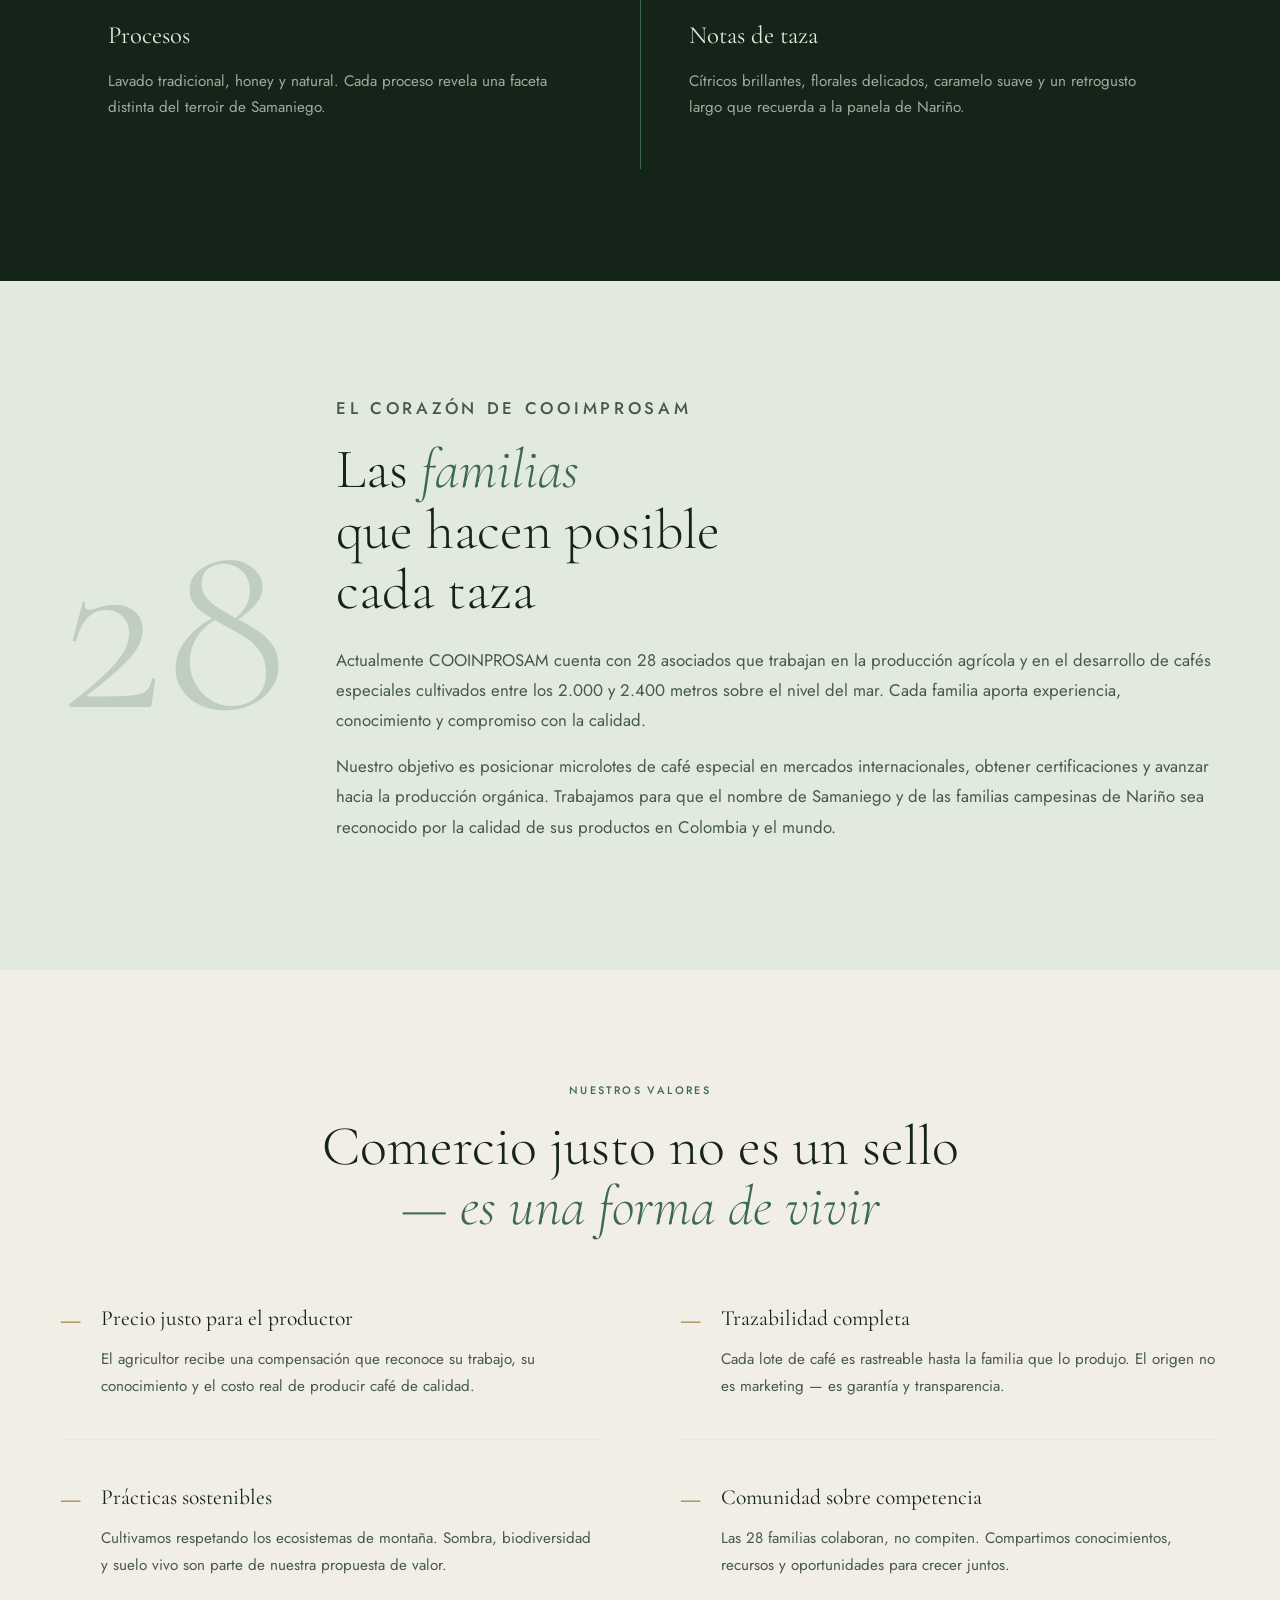
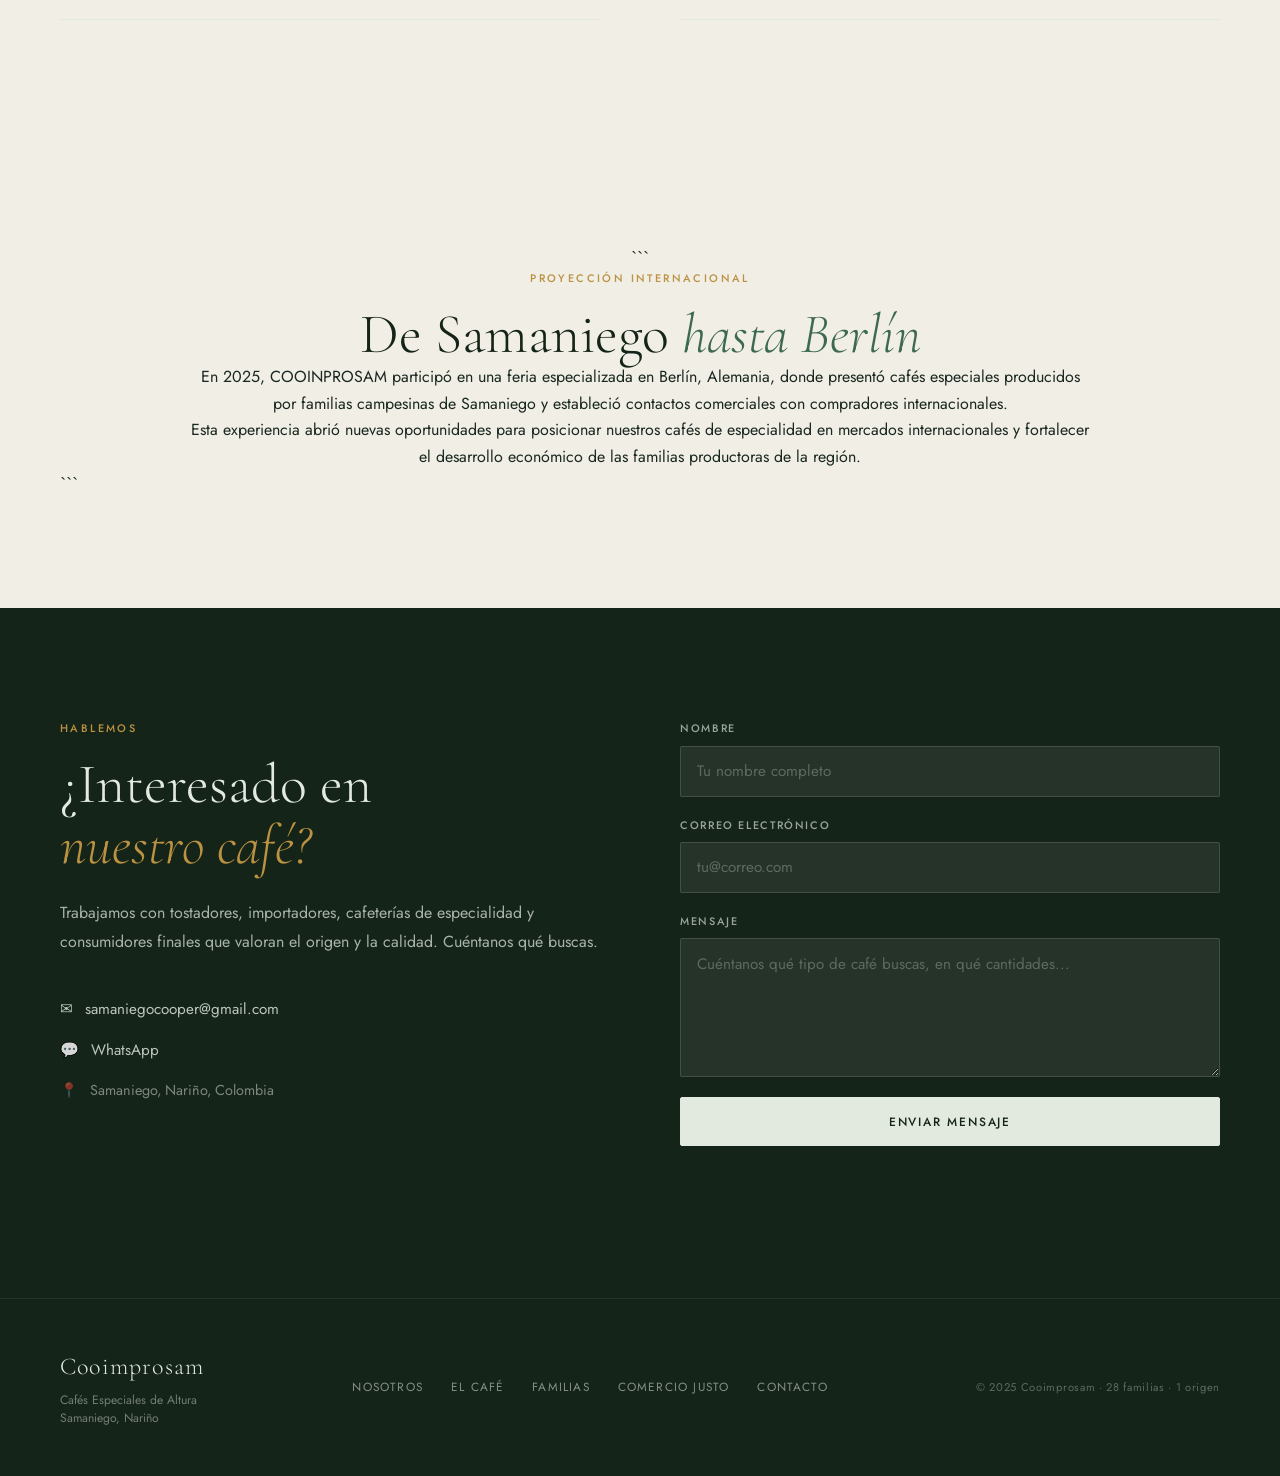
==== commit ea5c72e8: "Update index.html" ====
--- a/index.html
+++ b/index.html
@@ -37,19 +37,36 @@
 
   <!-- ===== HERO ===== -->
   <section class="hero" id="inicio">
-    <div class="hero__contenido">
-      <p class="eyebrow">SAMANIEGO &middot; NARIÑO &middot; COLOMBIA</p>
-      <h1 class="hero__titulo">
-        Altura<br/>
-        <em>que sabe</em><br/>
-        distinto
-      </h1>
-      <p class="hero__sub">
-        28 familias campesinas unidas por el origen, la calidad<br/>
-        y el comercio justo. Cafés especiales cultivados entre las nubes de Nariño.
-      </p>
-      <a href="#nosotros" class="btn btn--claro">Conocer el origen</a>
-    </div>
+  <div class="hero__contenido">
+    <p class="eyebrow">SAMANIEGO &middot; NARIÑO &middot; COLOMBIA</p>
+
+    <h1 class="hero__titulo">
+      Más de 20 años<br/>
+      <em>cultivando oportunidades</em><br/>
+      en Samaniego
+    </h1>
+
+    <p class="hero__sub">
+      28 familias campesinas unidas para producir cafés especiales de altura y llevar el nombre de Samaniego, Nariño, a los mercados nacionales e internacionales.
+    </p>
+
+    <a href="#nosotros" class="btn btn--claro">
+      Conocer nuestra historia
+    </a>
+  </div>
+
+  <!-- Silueta de montañas en SVG puro -->
+  <div class="hero__montaña" aria-hidden="true">
+    <svg viewBox="0 0 1440 340" xmlns="http://www.w3.org/2000/svg" preserveAspectRatio="none">
+      <path class="capa-1" d="M0,340 L0,210 L160,95 L320,175 L500,55 L680,145 L840,65 L1020,125 L1200,75 L1360,100 L1440,85 L1440,340 Z"/>
+      <path class="capa-2" d="M0,340 L0,250 L120,145 L280,215 L460,105 L640,190 L820,110 L1000,170 L1180,115 L1340,155 L1440,130 L1440,340 Z"/>
+      <path class="capa-3" d="M0,340 L0,275 L90,210 L210,260 L370,165 L540,245 L700,155 L860,225 L1020,180 L1180,245 L1340,195 L1440,215 L1440,340 Z"/>
+      <ellipse class="niebla niebla-1" cx="720" cy="230" rx="780" ry="75"/>
+      <ellipse class="niebla niebla-2" cx="280" cy="260" rx="420" ry="55"/>
+      <ellipse class="niebla niebla-3" cx="1120" cy="240" rx="380" ry="50"/>
+    </svg>
+  </div>
+</section>
 
     <!-- Silueta de montañas en SVG puro -->
     <div class="hero__montaña" aria-hidden="true">
@@ -128,11 +145,8 @@
 
 
       <p class="mensaje__texto">
-        En Cooimprosam trabajamos unidos para producir cafés especiales
-        de alta calidad desde las montañas de Samaniego, Nariño.
-        Cada grano refleja el esfuerzo, la tradición y el compromiso
-        de nuestras 28 familias caficultoras.
-      </p>
+  Lo que comenzó como una respuesta a las dificultades de comercialización del tomate se convirtió en una cooperativa campesina que hoy impulsa la producción de cafés especiales de altura. Nuestra historia demuestra que la organización, el trabajo colectivo y la innovación permiten construir oportunidades para las familias rurales de Samaniego.
+</p>
 
     </div>
 
@@ -238,6 +252,33 @@
       </div>
     </div>
   </section>
+<section class="seccion">
+  <div class="contenedor">
+    <div class="mensaje__contenido reveal">
+
+```
+  <p class="eyebrow eyebrow--oro">
+    Proyección internacional
+  </p>
+
+  <h2 class="titulo-seccion">
+    De Samaniego
+    <em>hasta Berlín</em>
+  </h2>
+
+  <p>
+    En 2025, COOINPROSAM participó en una feria especializada en Berlín, Alemania, donde presentó cafés especiales producidos por familias campesinas de Samaniego y estableció contactos comerciales con compradores internacionales.
+  </p>
+
+  <p>
+    Esta experiencia abrió nuevas oportunidades para posicionar nuestros cafés de especialidad en mercados internacionales y fortalecer el desarrollo económico de las familias productoras de la región.
+  </p>
+
+</div>
+```
+
+  </div>
+</section>
 
   <!-- ===== CONTACTO ===== -->
   <section class="seccion contacto" id="contacto">
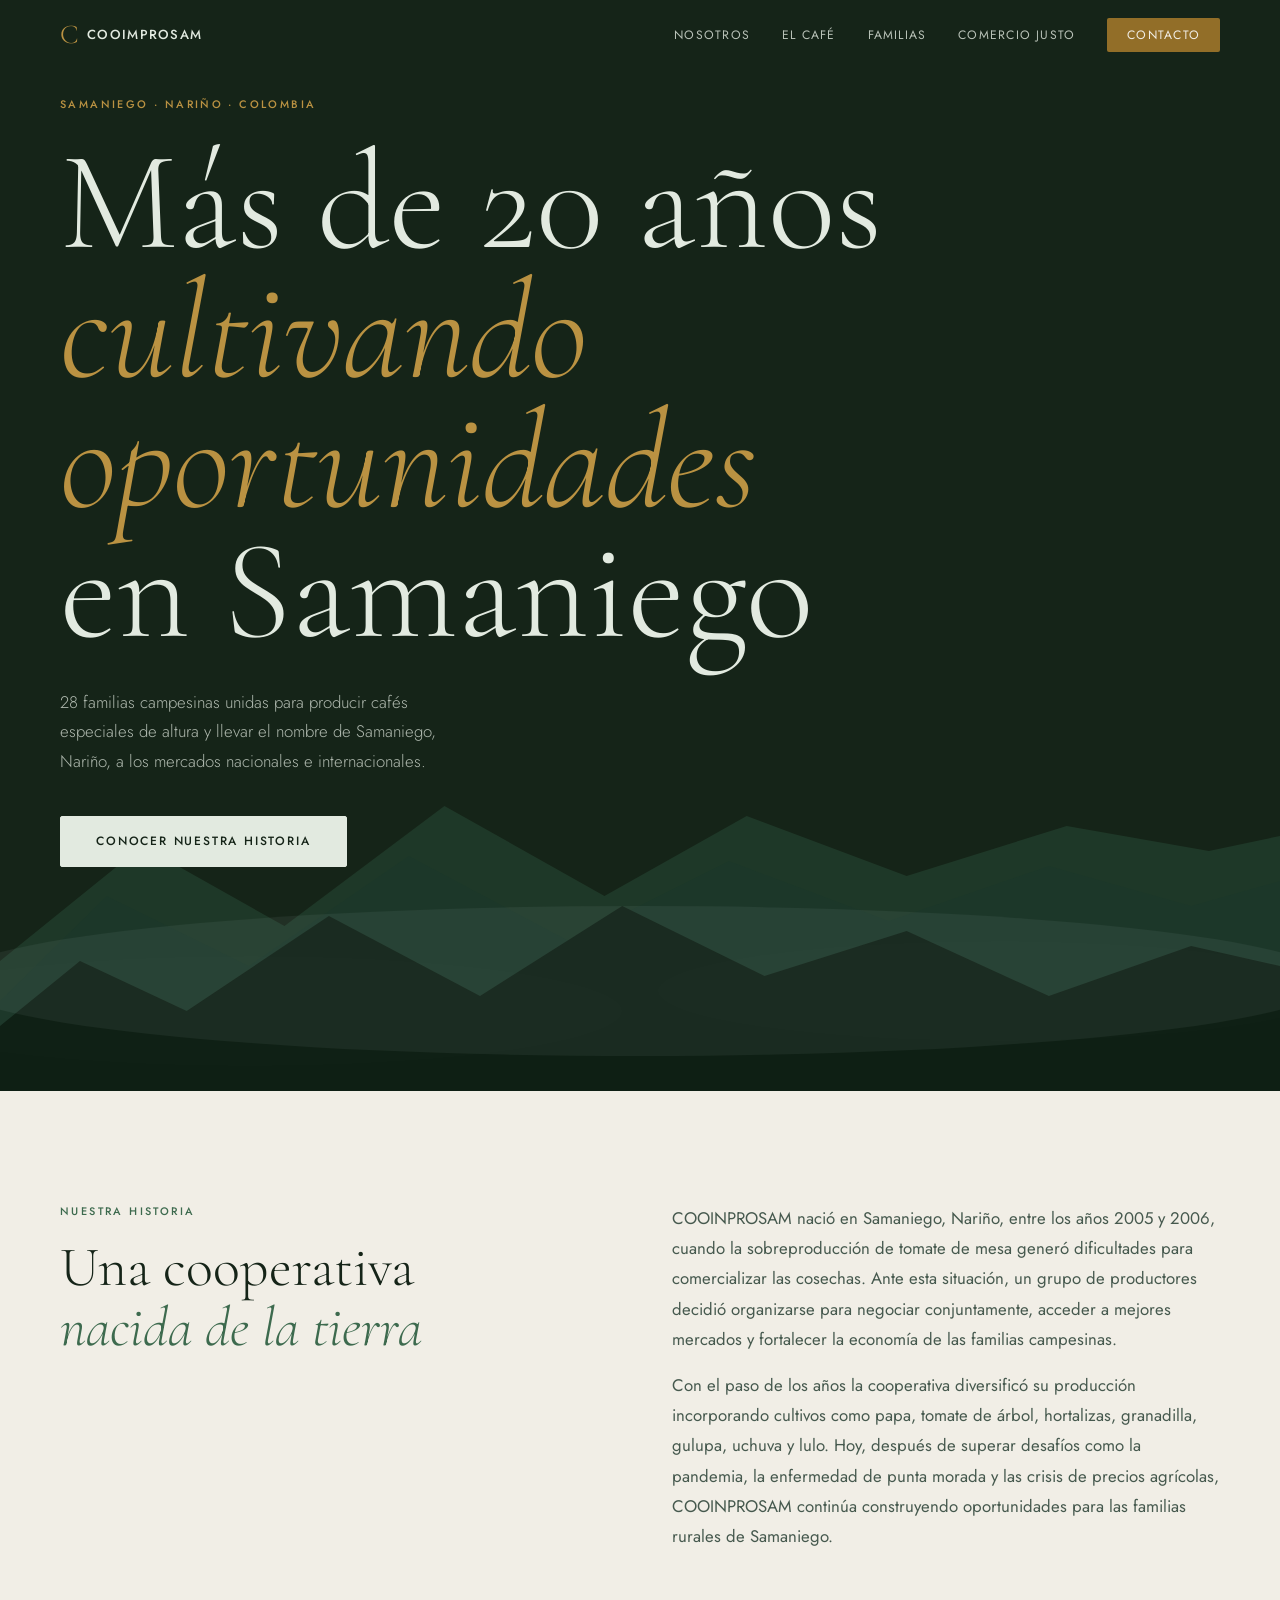
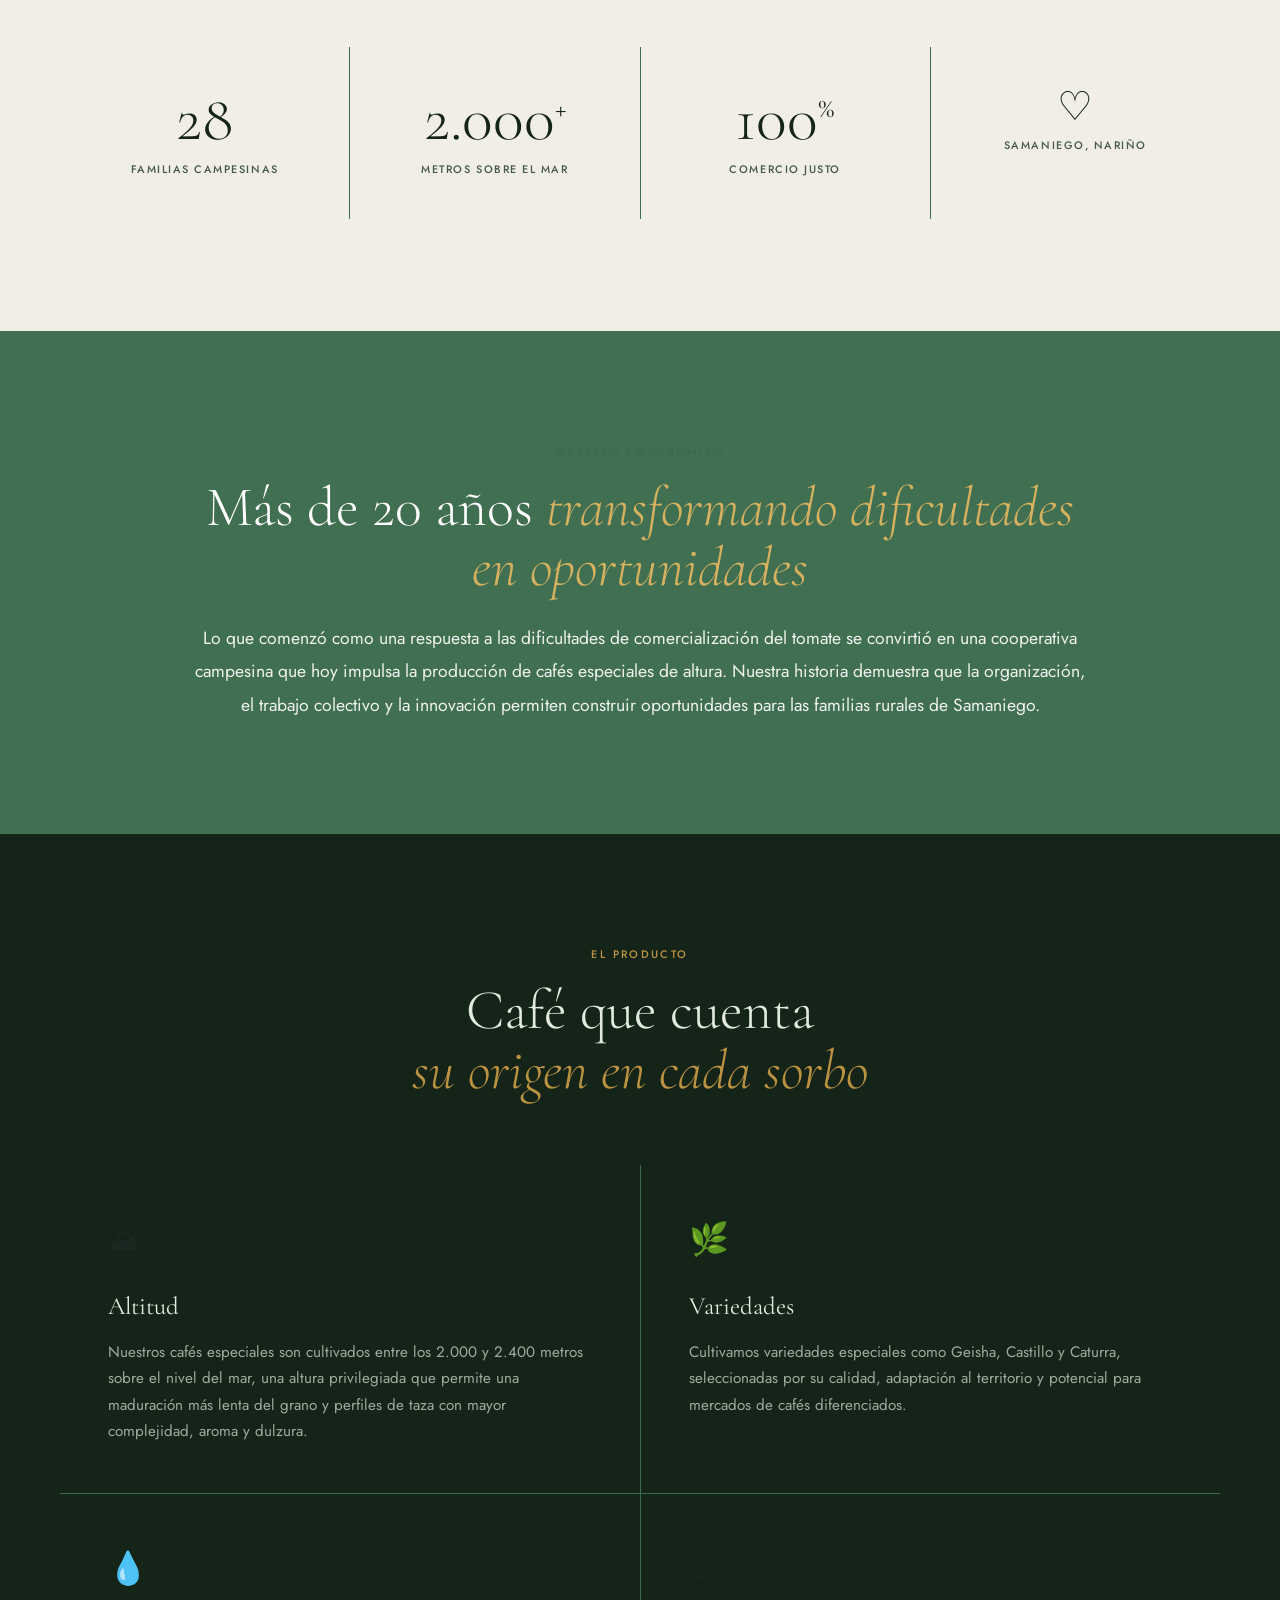
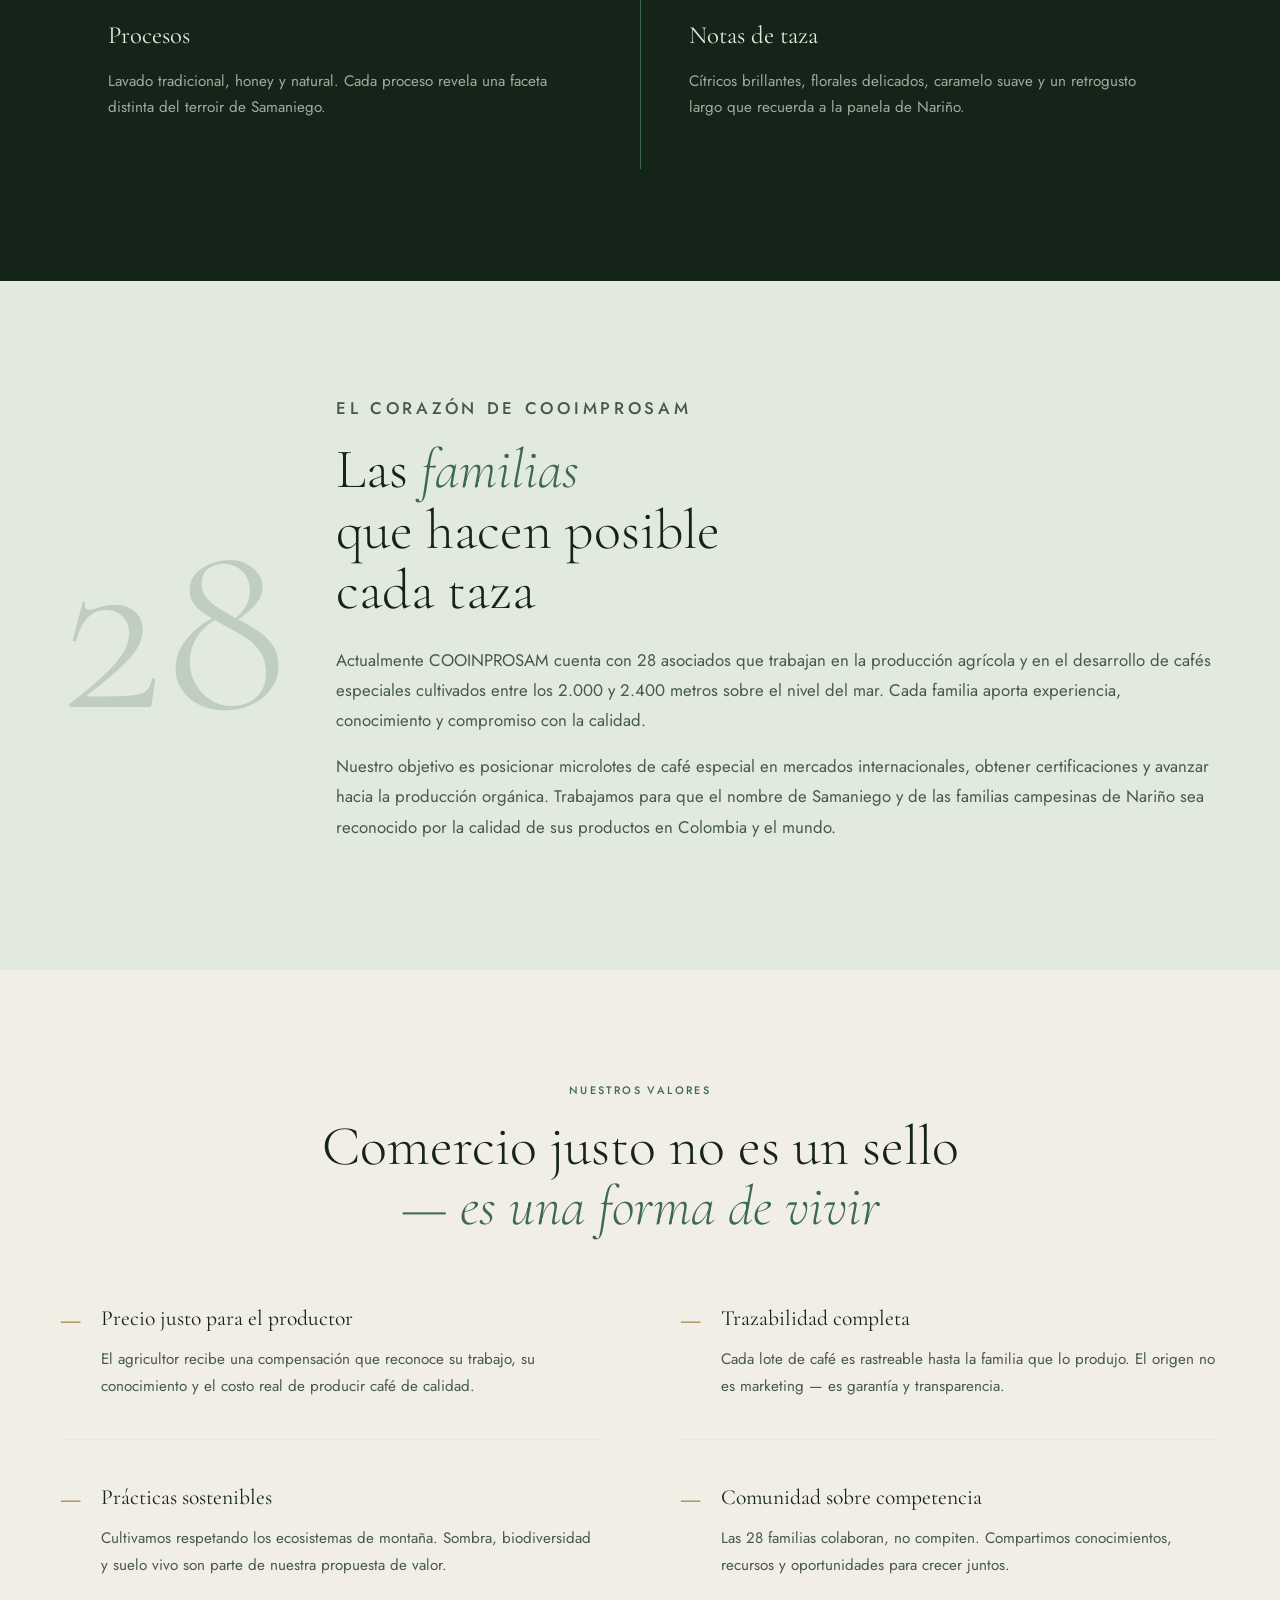
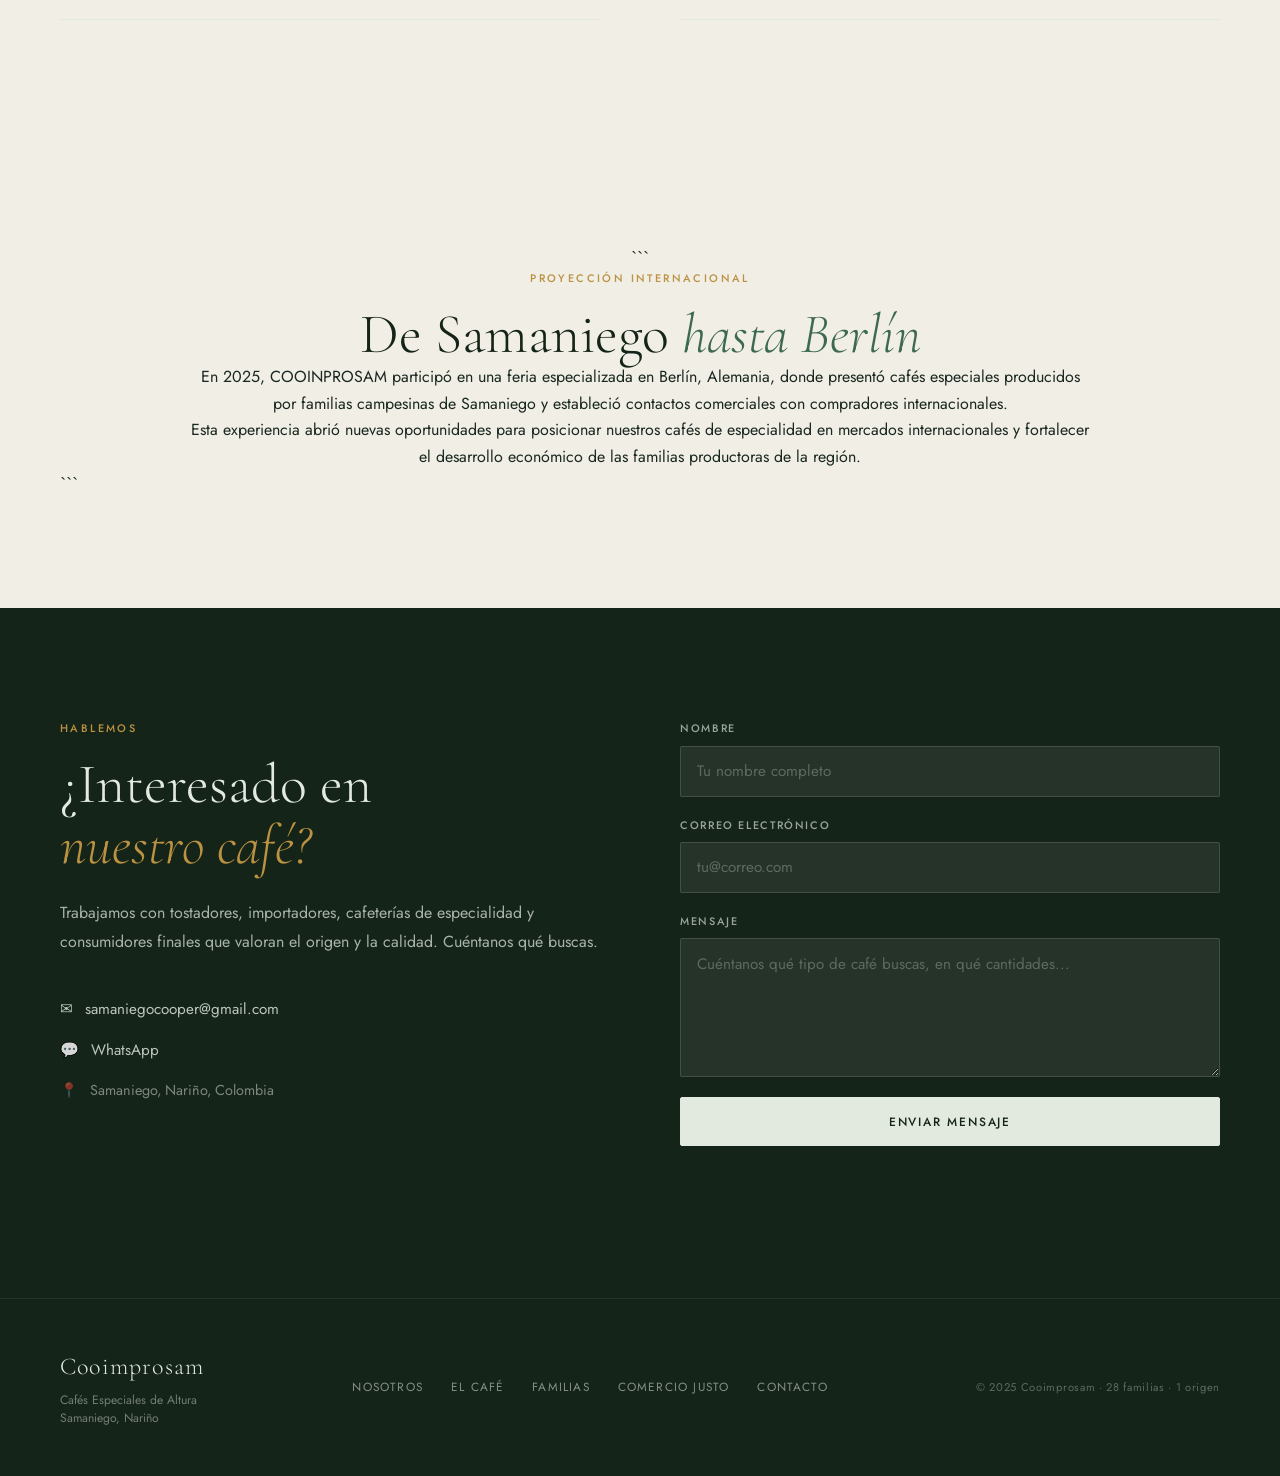
==== commit 84ad2f3e: "Update index.html" ====
--- a/index.html
+++ b/index.html
@@ -67,26 +67,6 @@
     </svg>
   </div>
 </section>
-
-    <!-- Silueta de montañas en SVG puro -->
-    <div class="hero__montaña" aria-hidden="true">
-      <svg viewBox="0 0 1440 340" xmlns="http://www.w3.org/2000/svg" preserveAspectRatio="none">
-        <!-- Capa trasera: montañas lejanas -->
-        <path class="capa-1" d="M0,340 L0,210 L160,95 L320,175 L500,55 L680,145 L840,65 L1020,125 L1200,75 L1360,100 L1440,85 L1440,340 Z"/>
-        <!-- Capa media -->
-        <path class="capa-2" d="M0,340 L0,250 L120,145 L280,215 L460,105 L640,190 L820,110 L1000,170 L1180,115 L1340,155 L1440,130 L1440,340 Z"/>
-        <!-- Capa frontal: montañas cercanas -->
-        <path class="capa-3" d="M0,340 L0,275 L90,210 L210,260 L370,165 L540,245 L700,155 L860,225 L1020,180 L1180,245 L1340,195 L1440,215 L1440,340 Z"/>
-        <!-- Niebla — capa 1 -->
-        <ellipse class="niebla niebla-1" cx="720" cy="230" rx="780" ry="75"/>
-        <!-- Niebla — capa 2 -->
-        <ellipse class="niebla niebla-2" cx="280" cy="260" rx="420" ry="55"/>
-        <!-- Niebla — capa 3 -->
-        <ellipse class="niebla niebla-3" cx="1120" cy="240" rx="380" ry="50"/>
-      </svg>
-    </div>
-  </section>
-
   <!-- ===== NOSOTROS ===== -->
   <section class="seccion nosotros" id="nosotros">
     <div class="contenedor">
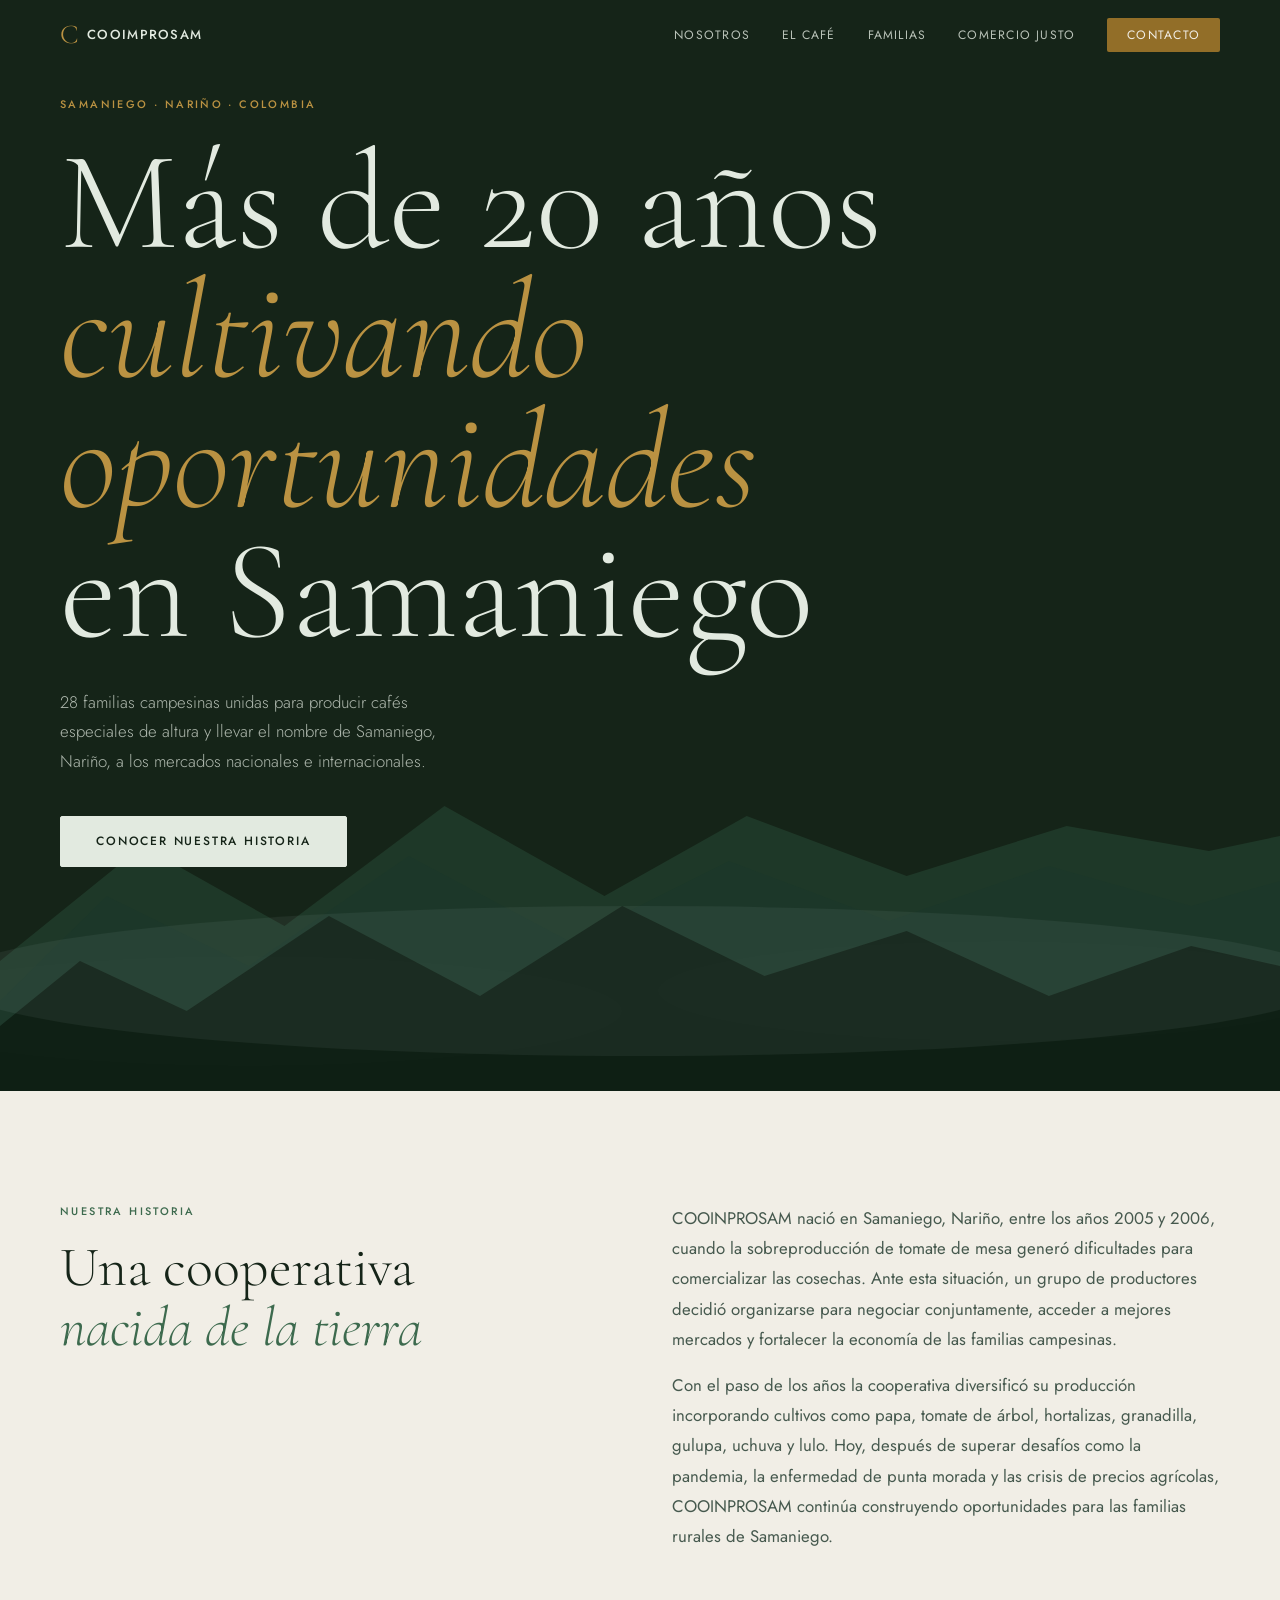
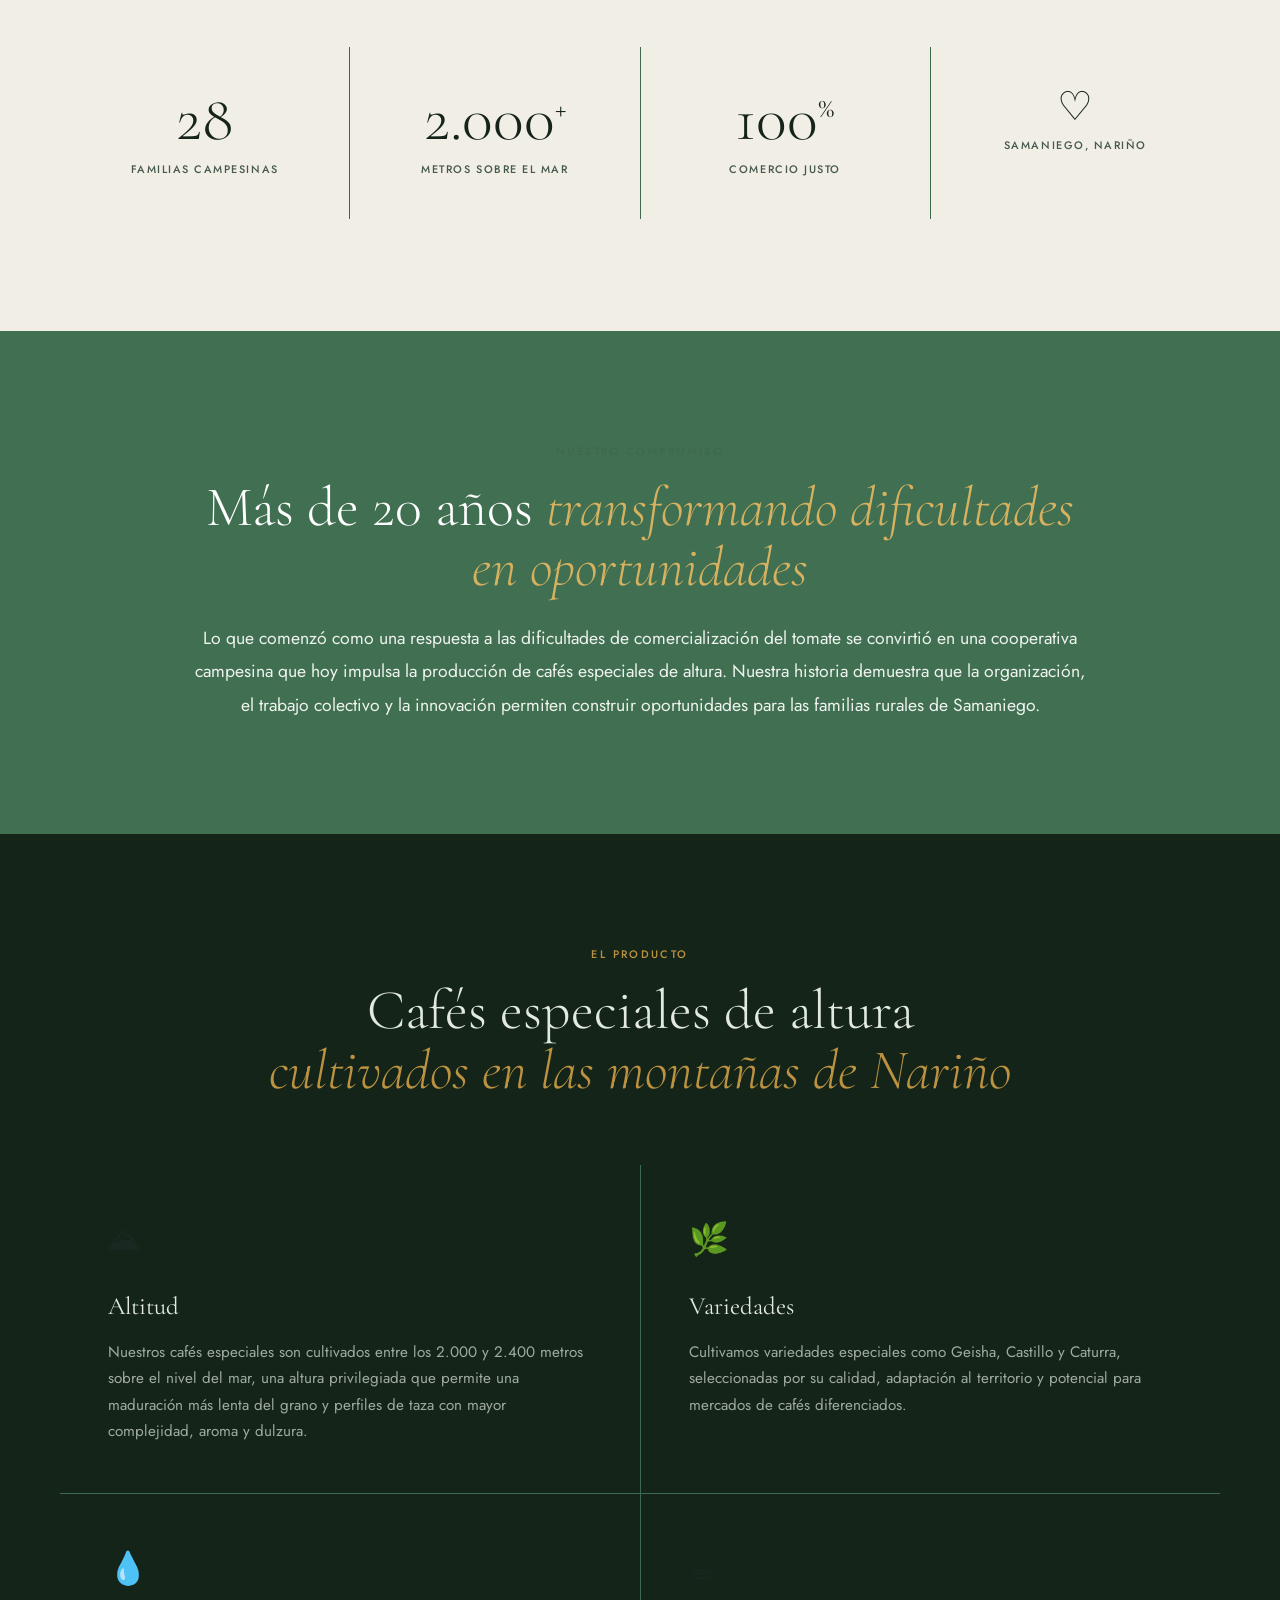
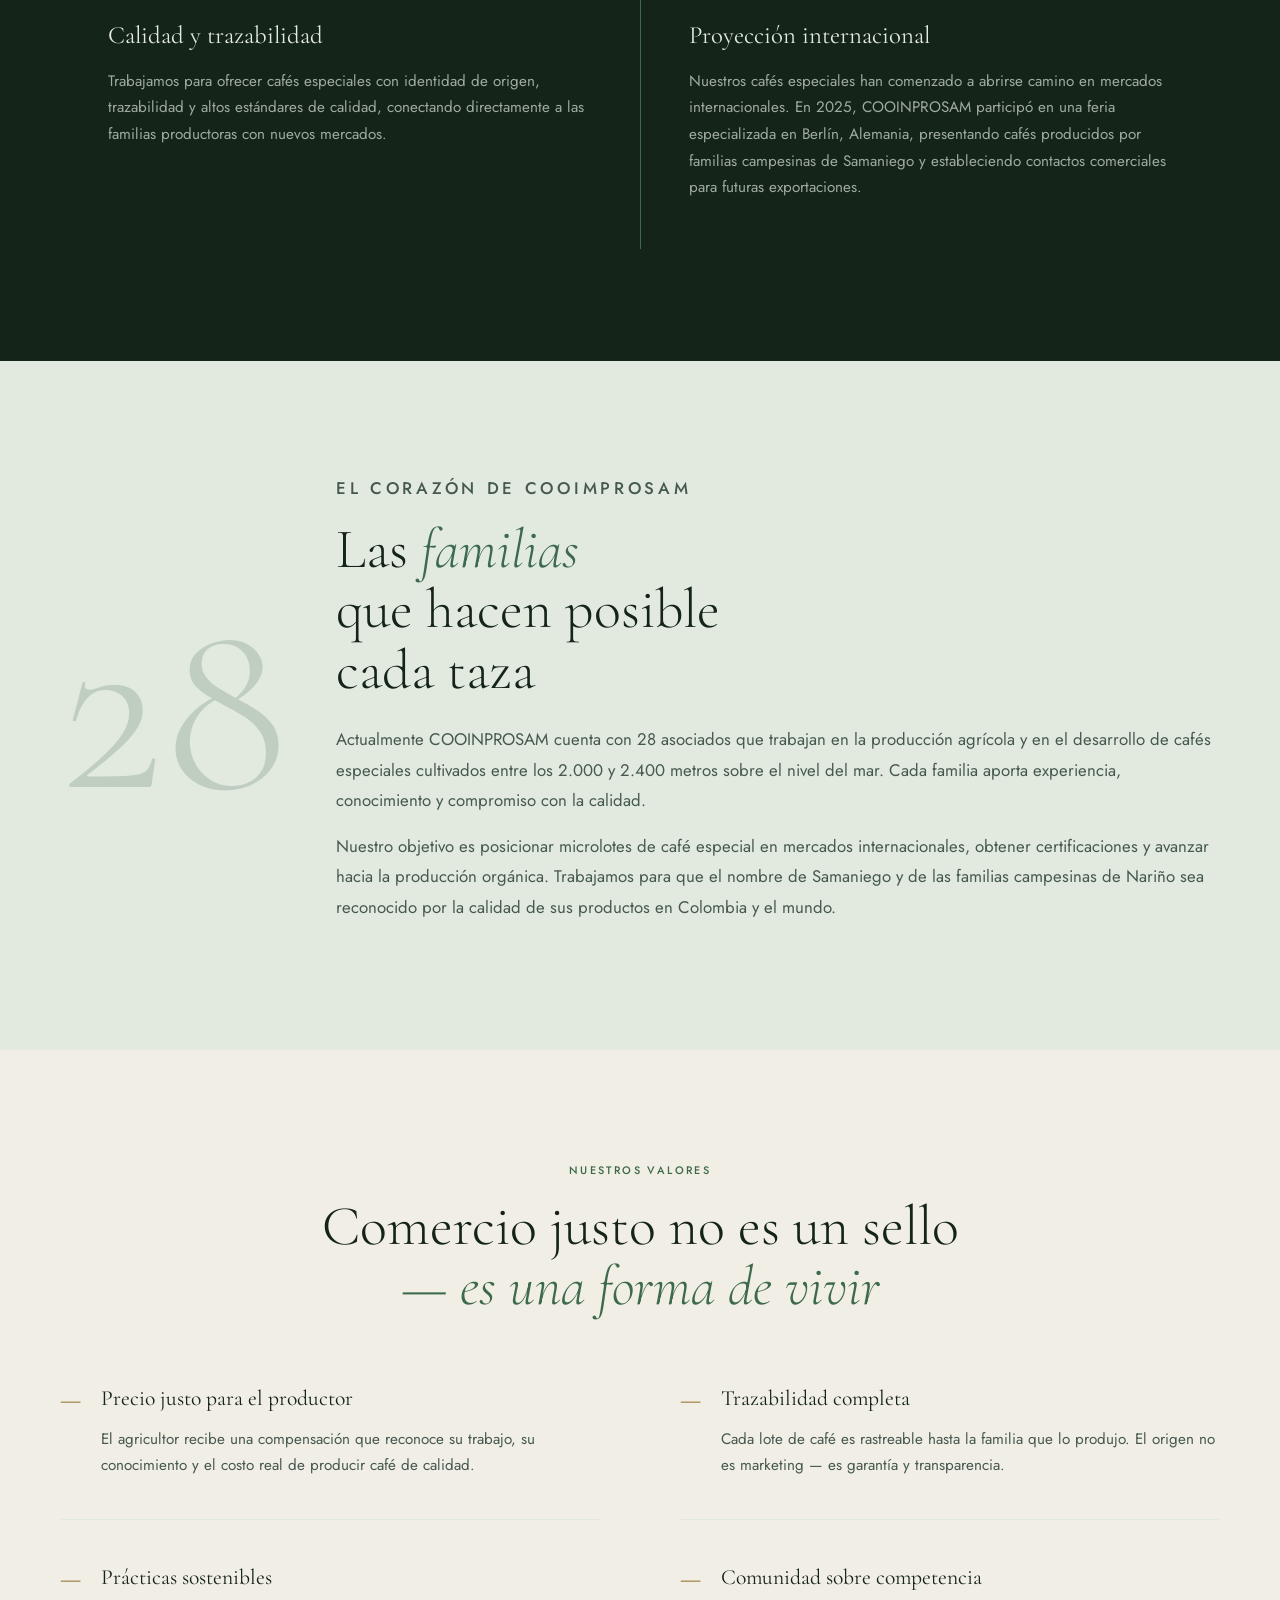
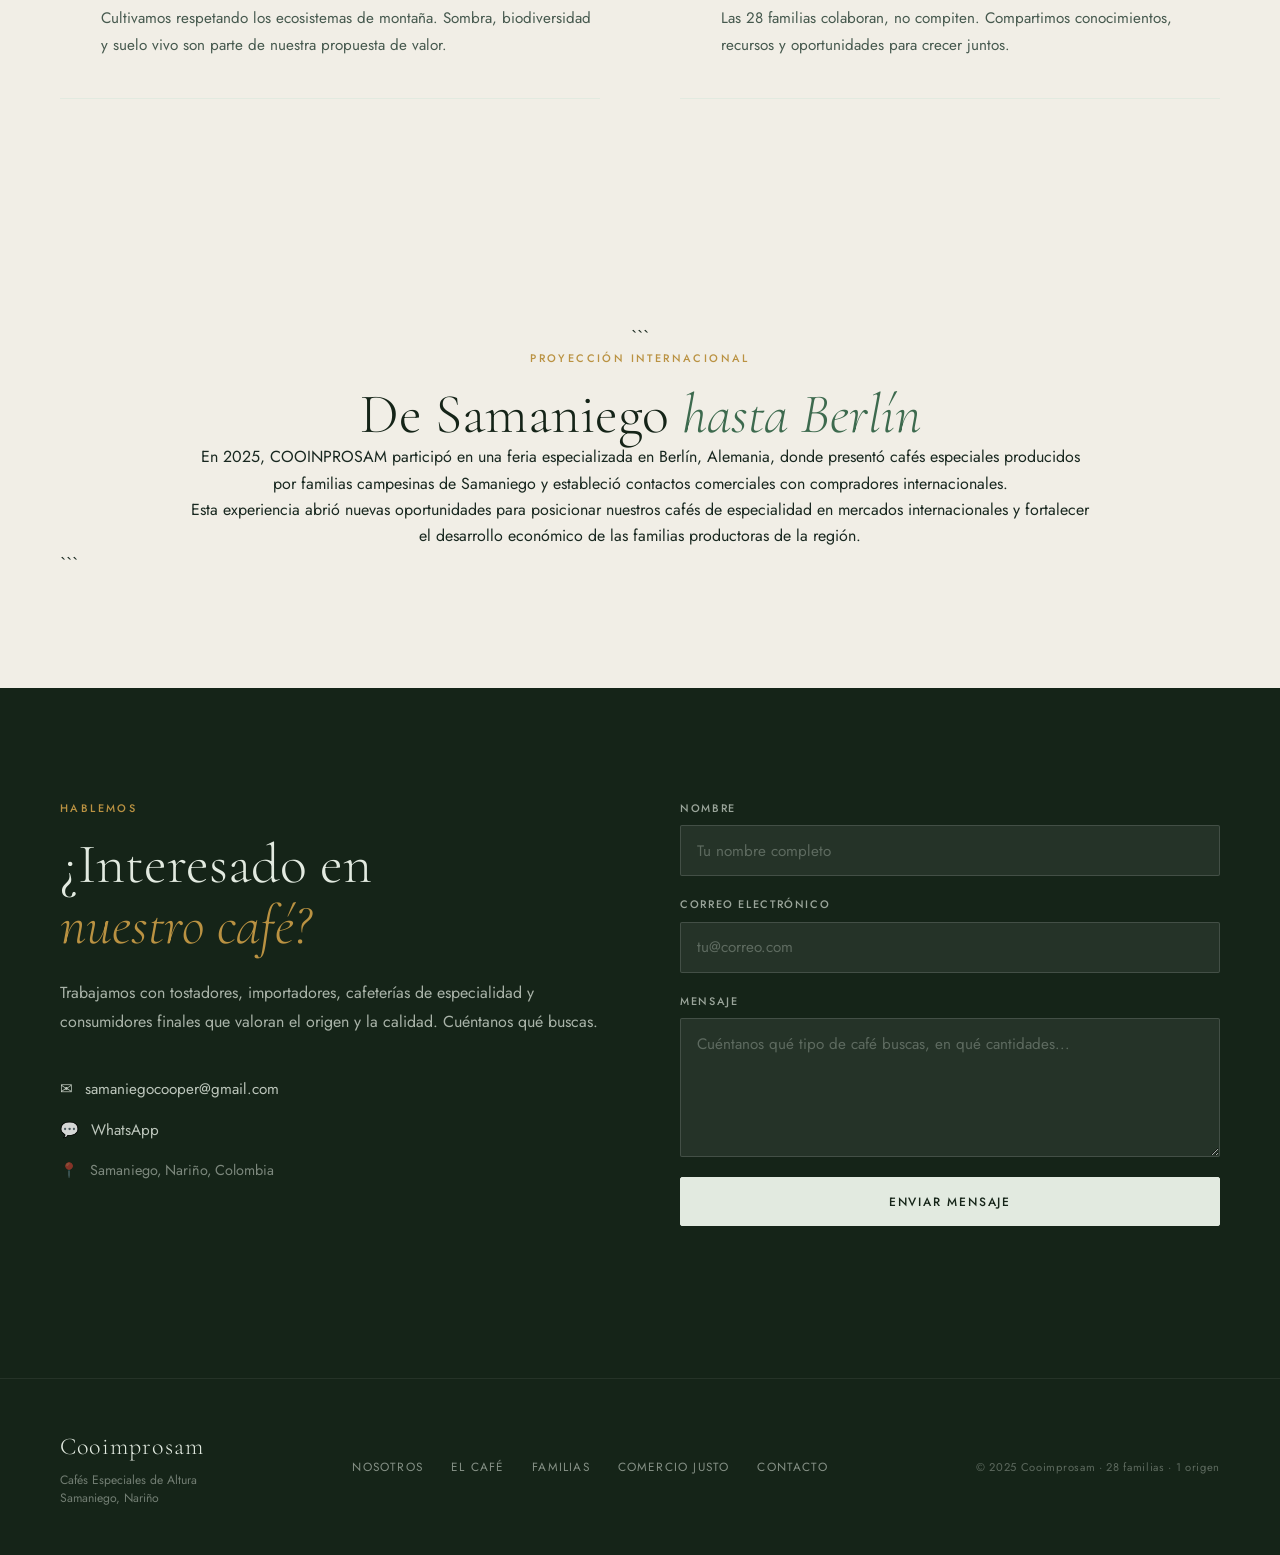
==== commit 6ad4b124: "Update index.html" ====
--- a/index.html
+++ b/index.html
@@ -137,7 +137,11 @@
     <div class="contenedor">
       <div class="seccion__cabeza">
         <p class="eyebrow eyebrow--oro">El producto</p>
-        <h2 class="titulo-seccion titulo-seccion--claro">Café que cuenta<br/><em>su origen en cada sorbo</em></h2>
+        <h2 class="titulo-seccion titulo-seccion--claro">
+Cafés especiales de altura
+<br/>
+<em>cultivados en las montañas de Nariño</em>
+</h2>
       </div>
       <div class="cafe__grilla">
         <article class="cafe__tarjeta reveal">
@@ -158,13 +162,17 @@
         </article>
         <article class="cafe__tarjeta reveal">
           <div class="cafe__icono">&#128167;</div>
-          <h3>Procesos</h3>
-          <p>Lavado tradicional, honey y natural. Cada proceso revela una faceta distinta del terroir de Samaniego.</p>
+          <h3>Calidad y trazabilidad</h3>
+<p>
+Trabajamos para ofrecer cafés especiales con identidad de origen, trazabilidad y altos estándares de calidad, conectando directamente a las familias productoras con nuevos mercados.
+</p>
         </article>
         <article class="cafe__tarjeta reveal">
           <div class="cafe__icono">&#9749;</div>
-          <h3>Notas de taza</h3>
-          <p>Cítricos brillantes, florales delicados, caramelo suave y un retrogusto largo que recuerda a la panela de Nariño.</p>
+          <h3>Proyección internacional</h3>
+<p>
+Nuestros cafés especiales han comenzado a abrirse camino en mercados internacionales. En 2025, COOINPROSAM participó en una feria especializada en Berlín, Alemania, presentando cafés producidos por familias campesinas de Samaniego y estableciendo contactos comerciales para futuras exportaciones.
+</p>
         </article>
       </div>
     </div>
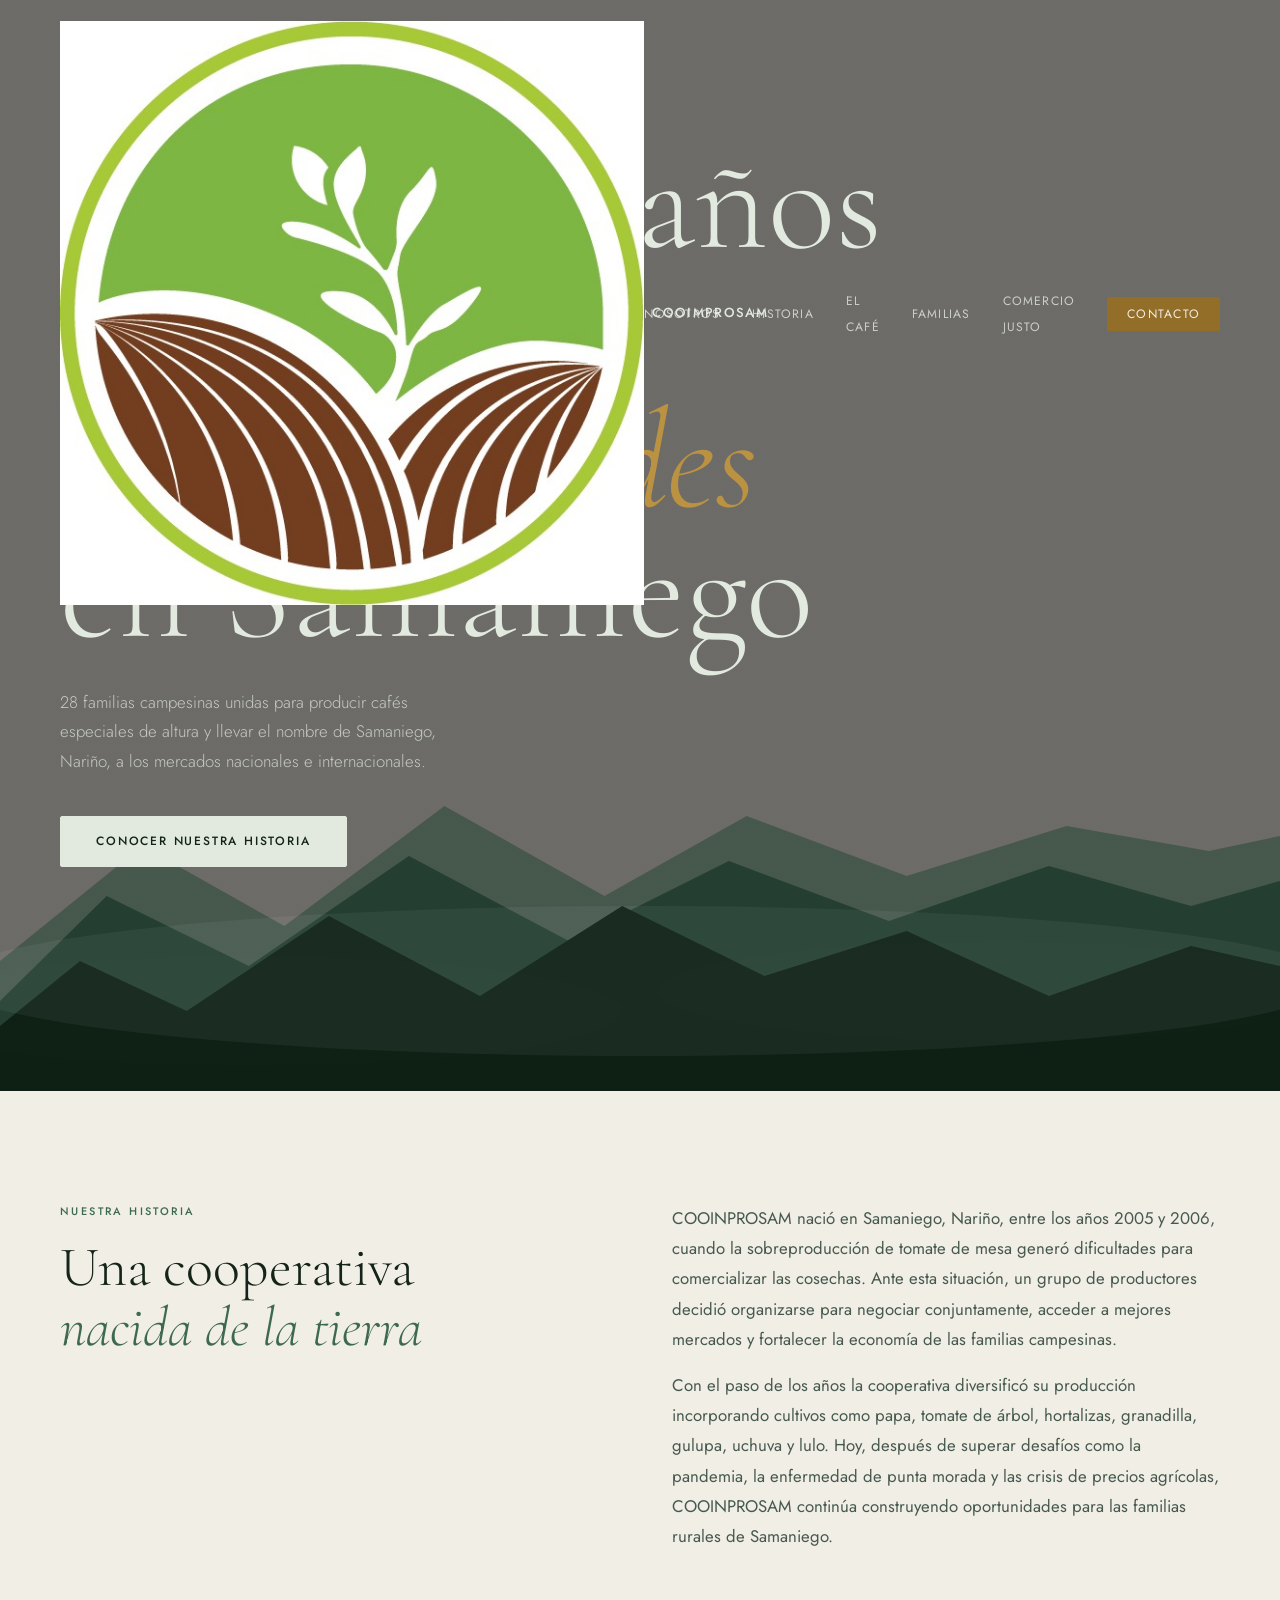
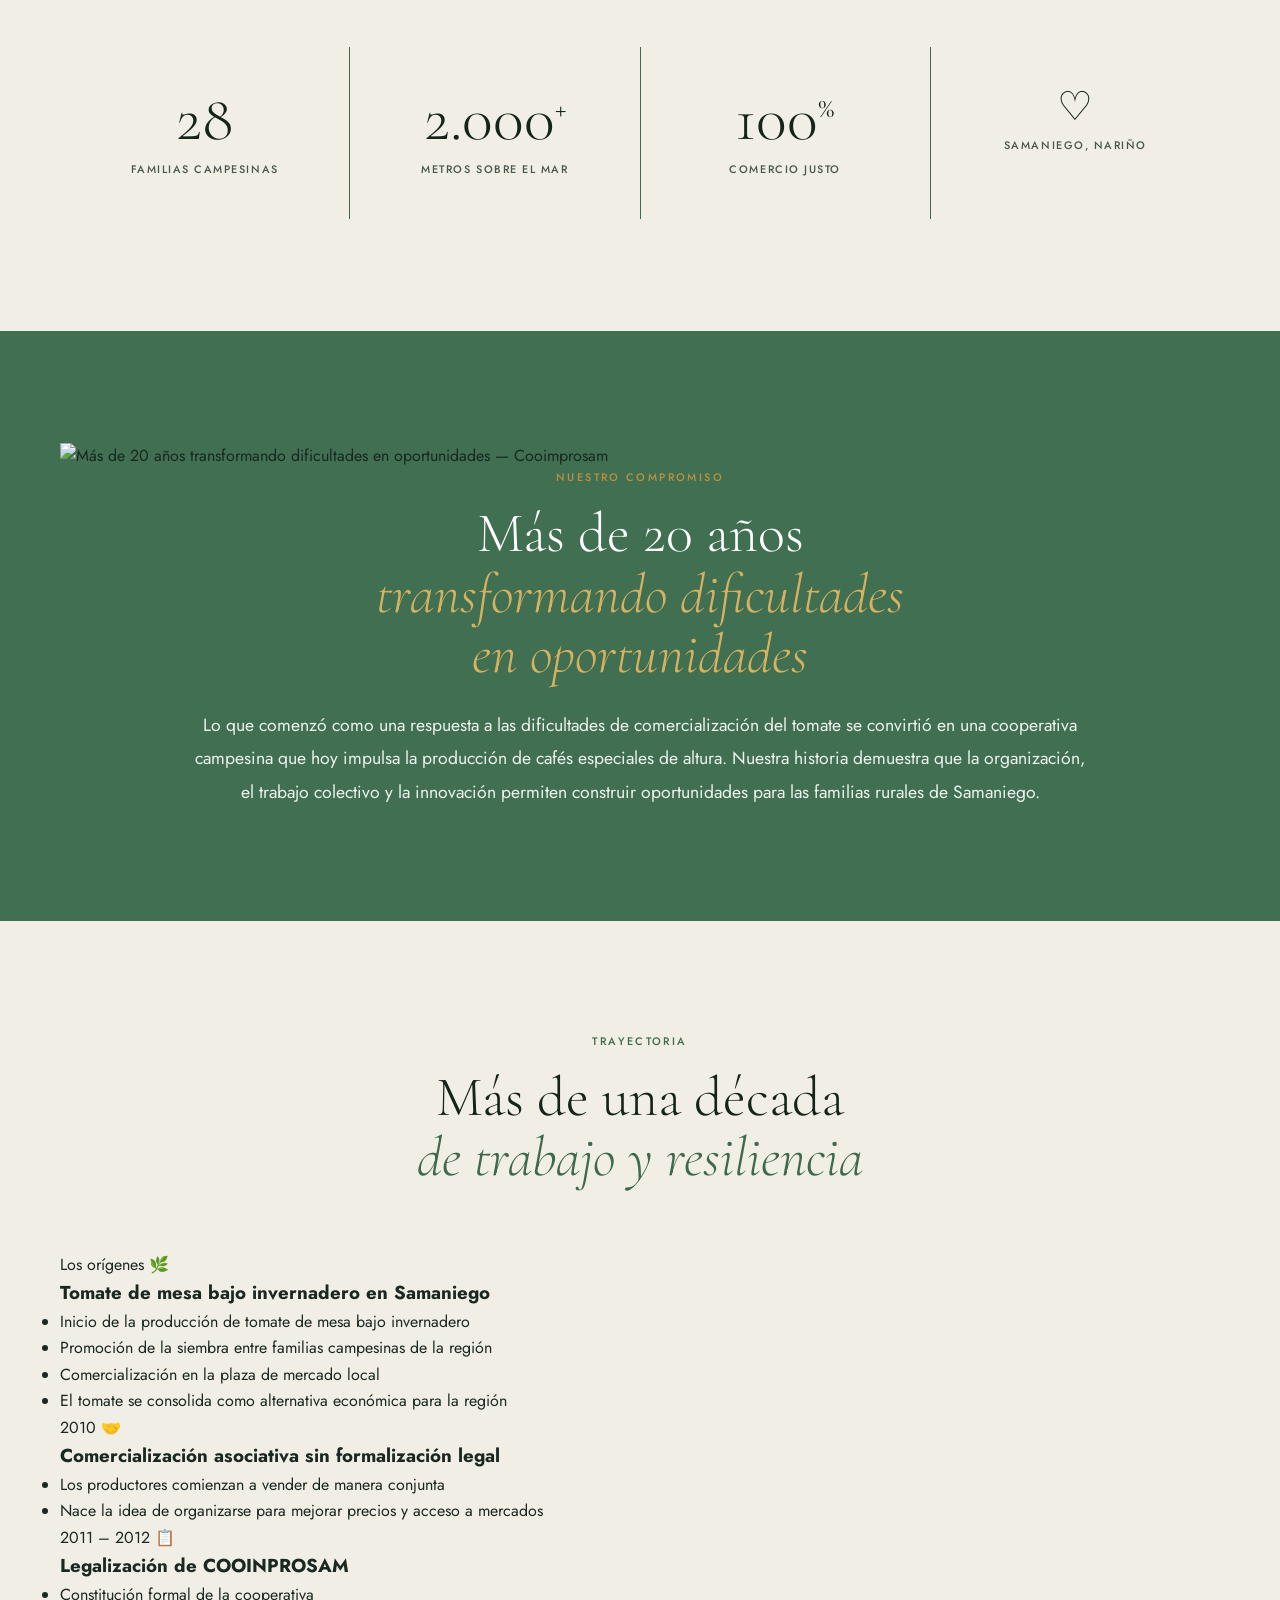
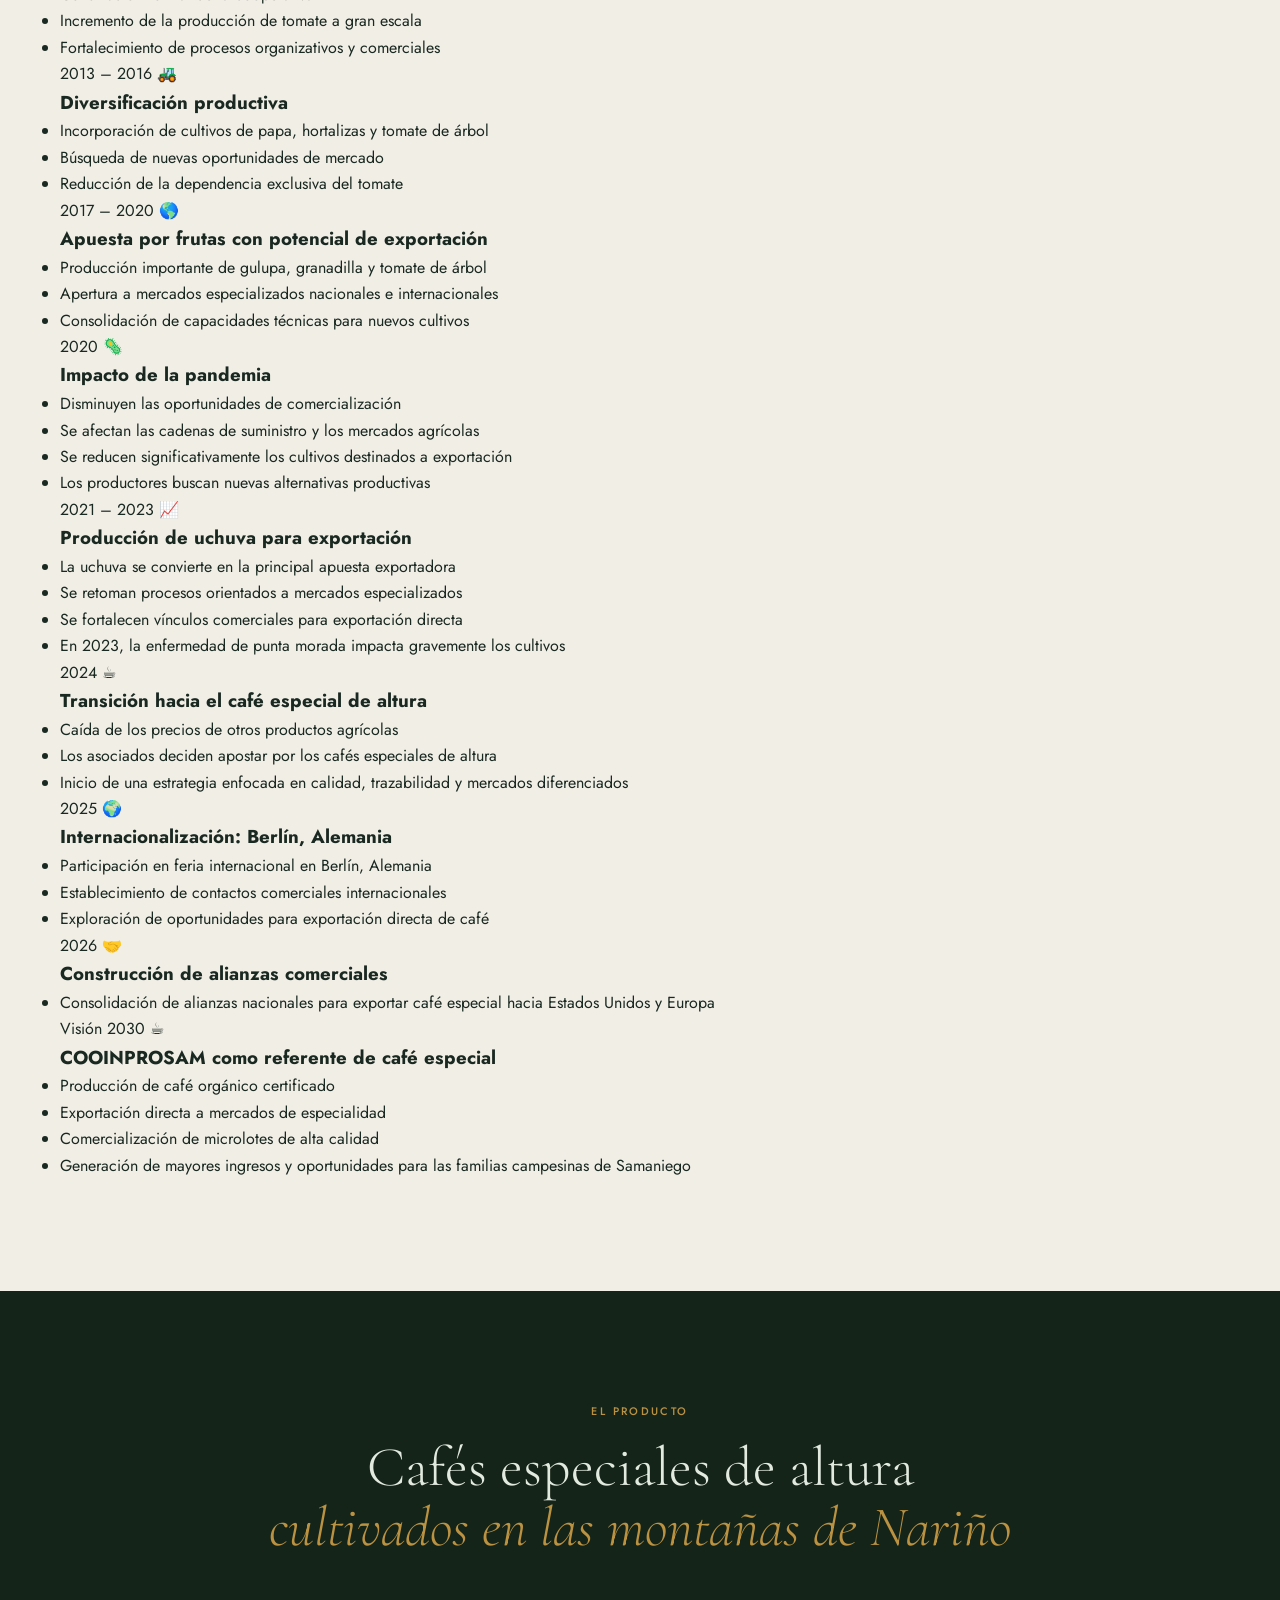
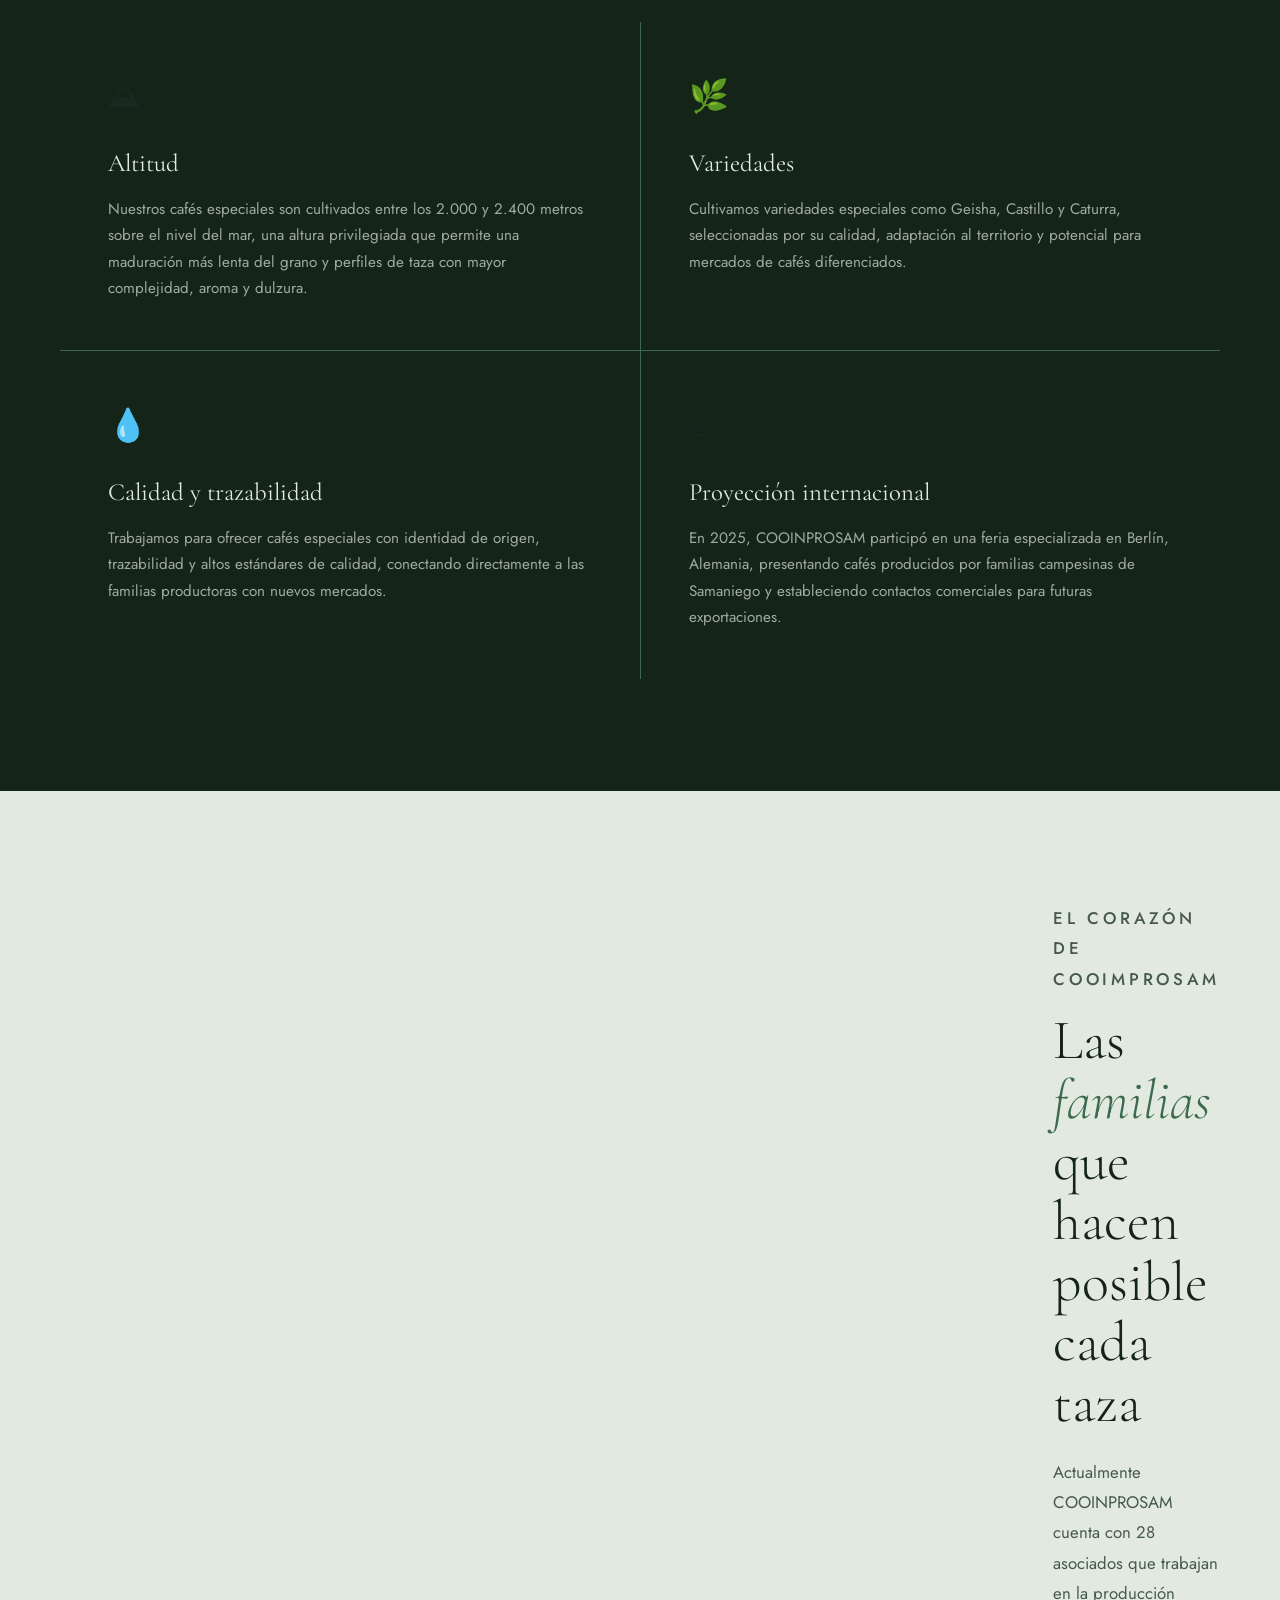
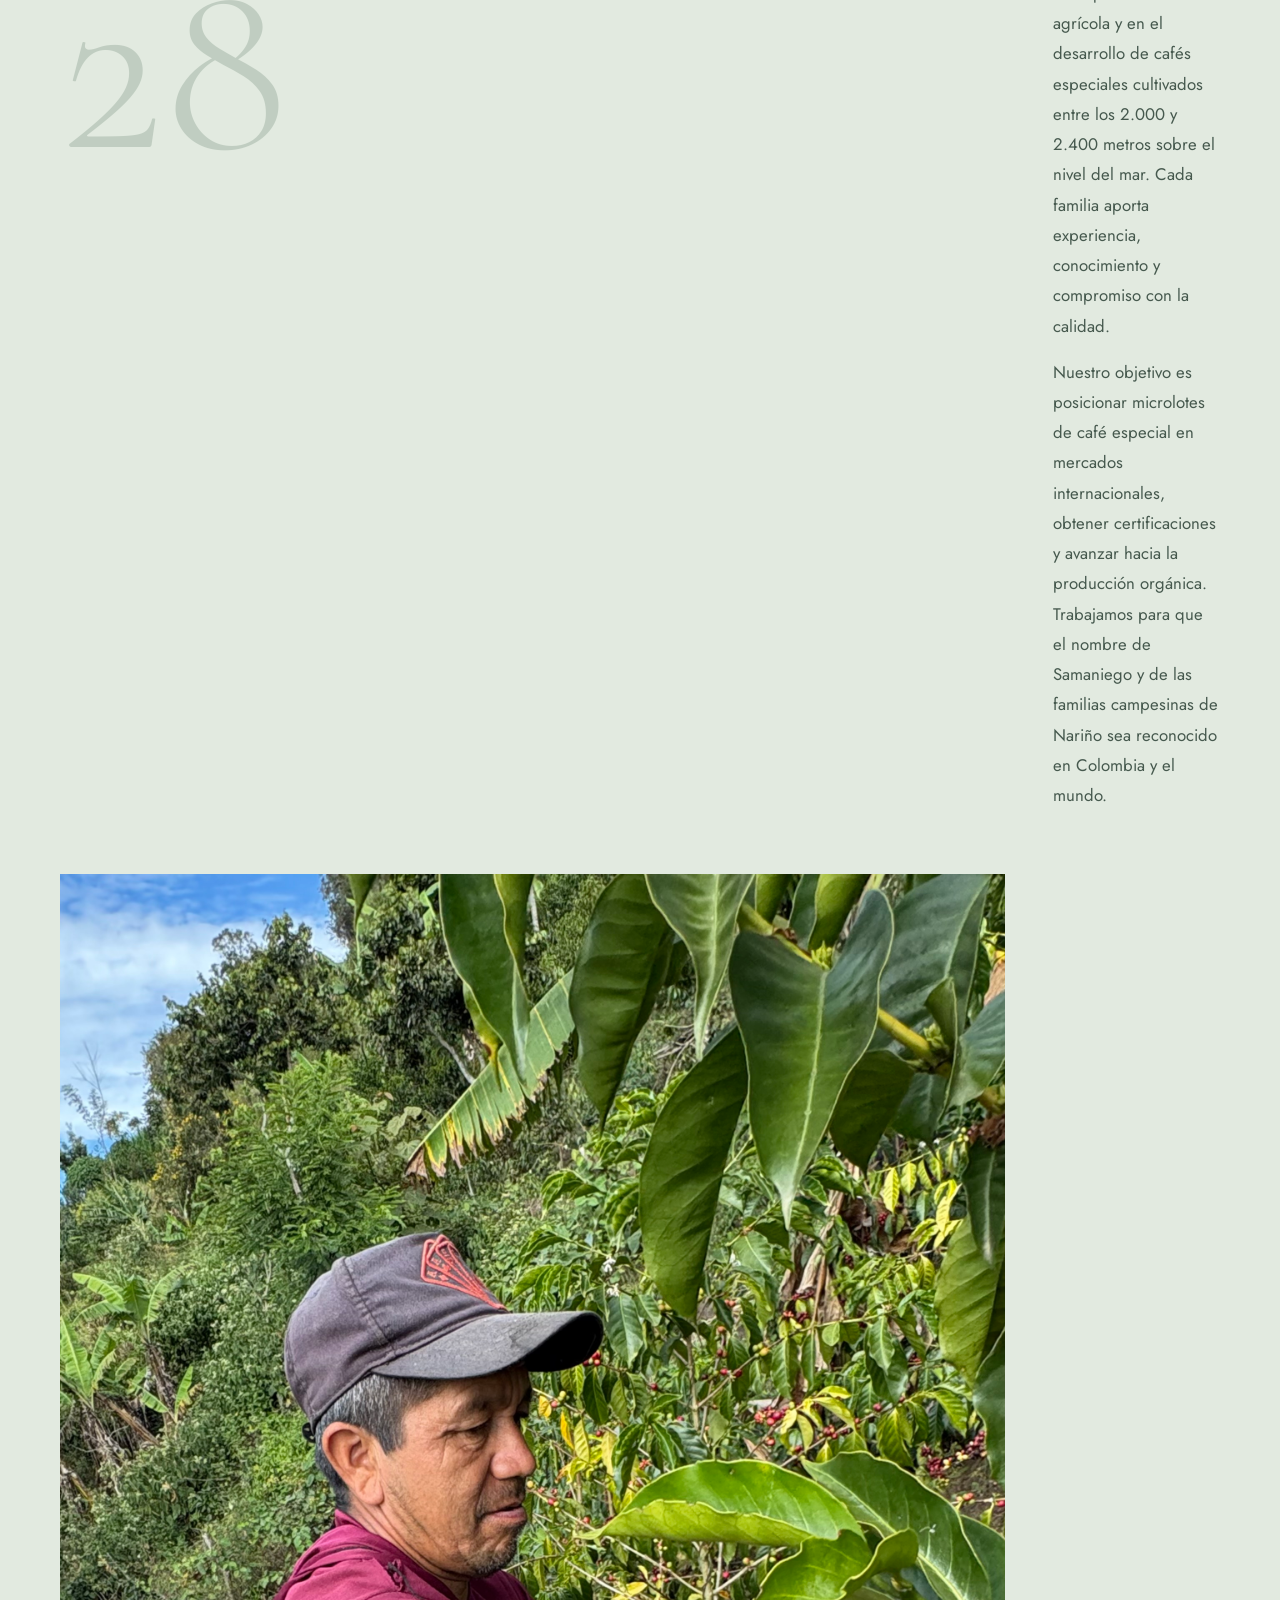
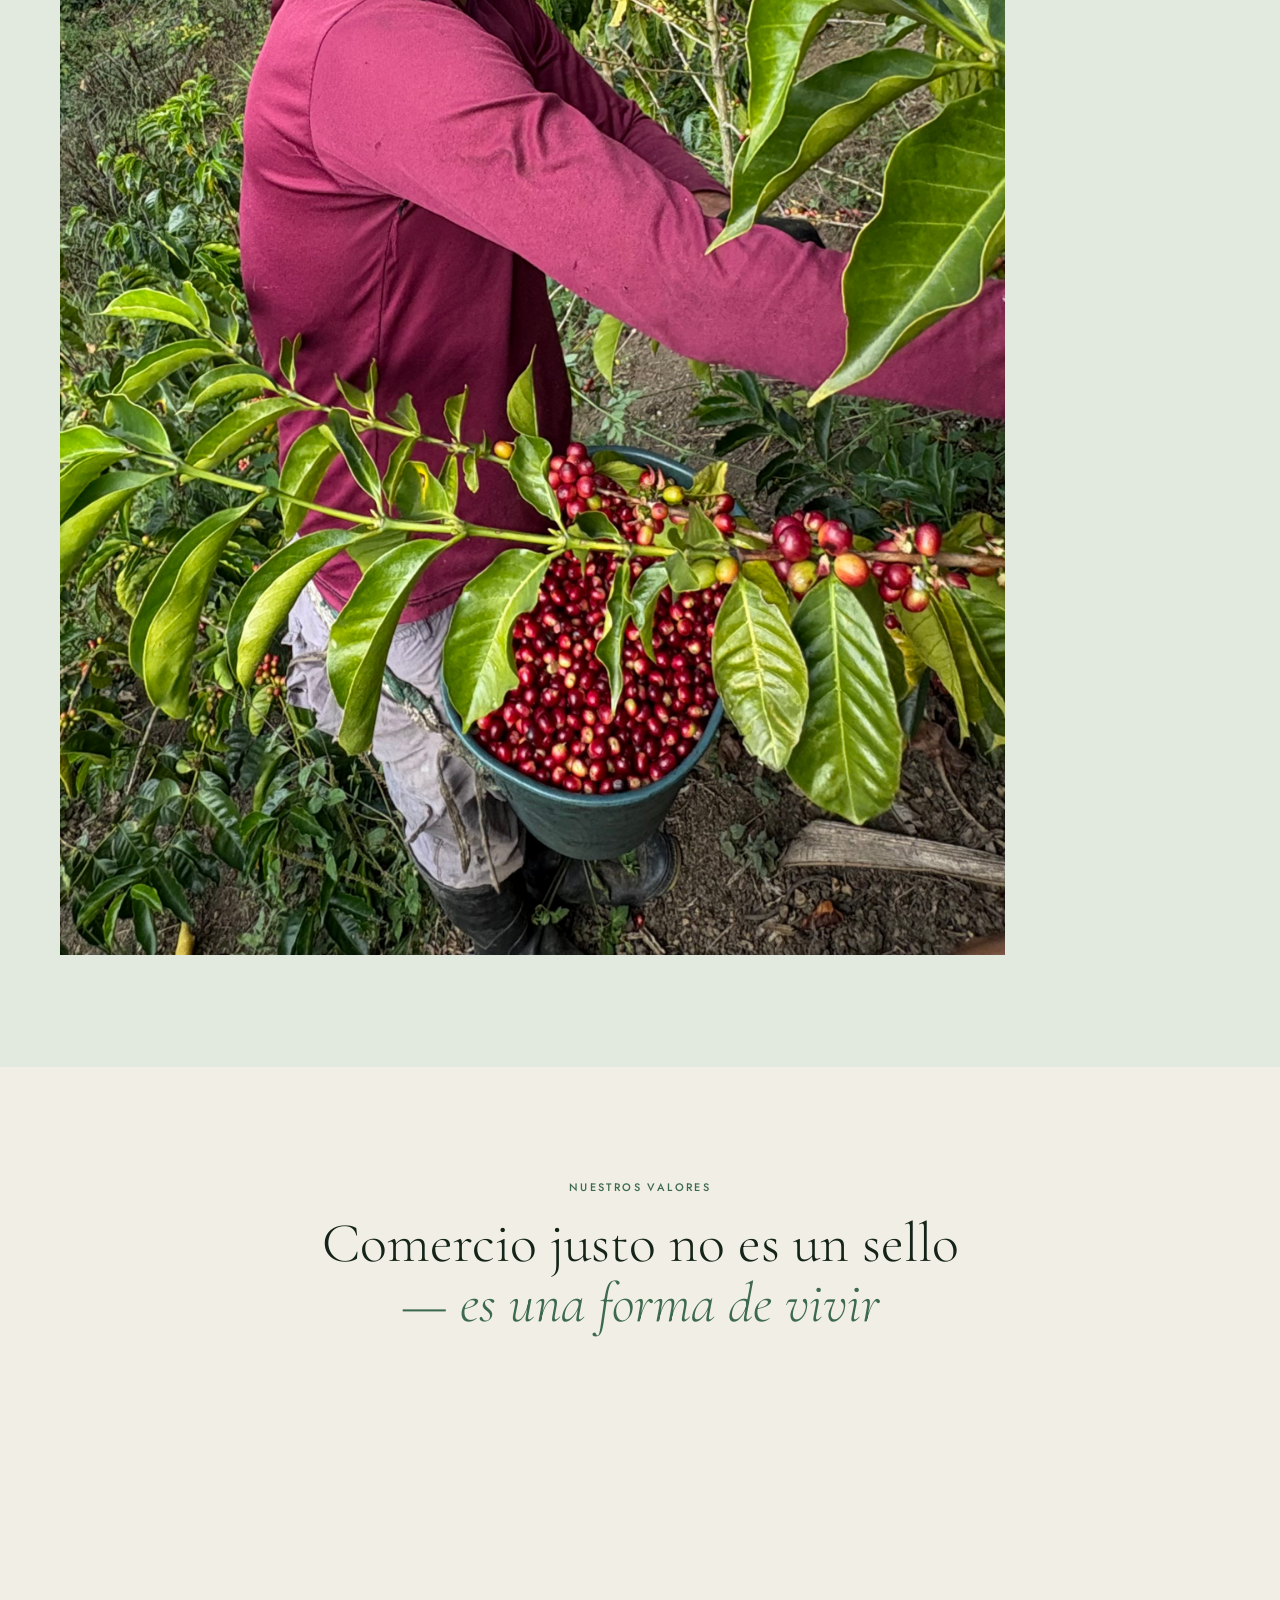
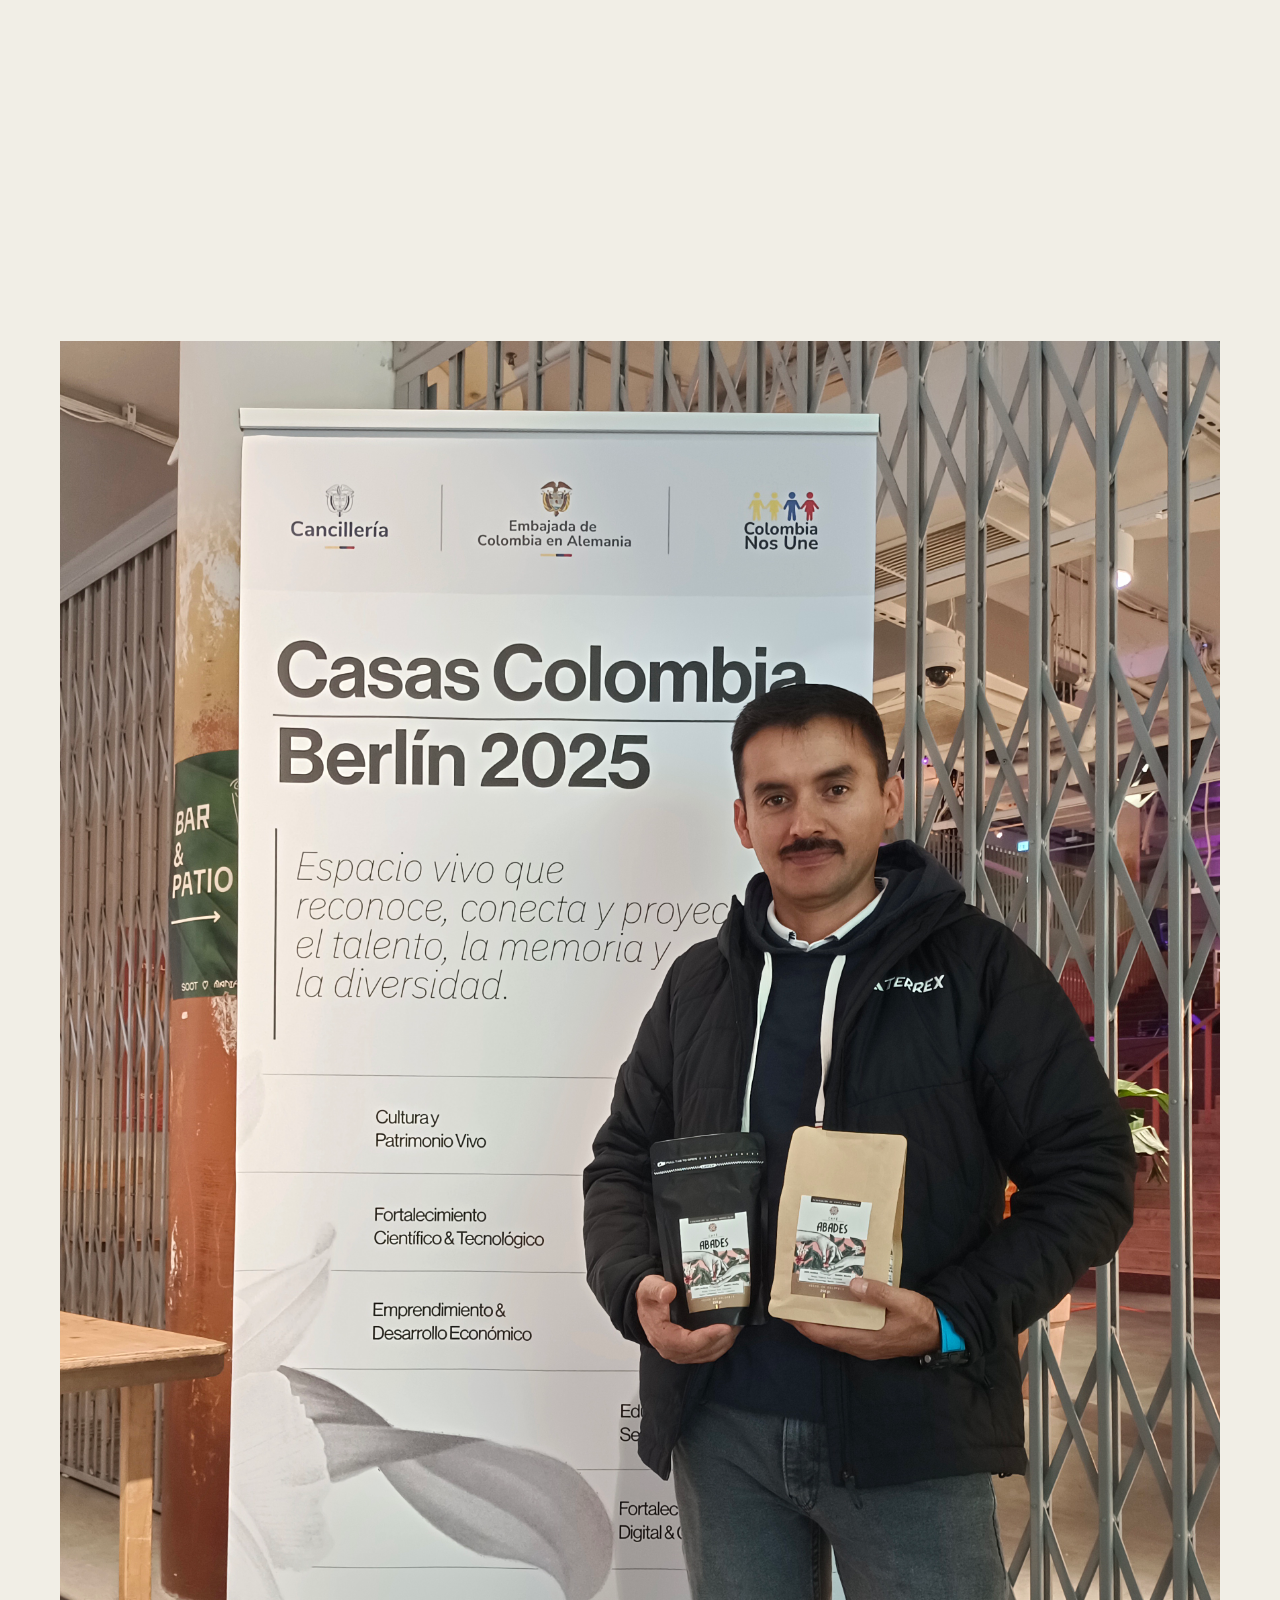
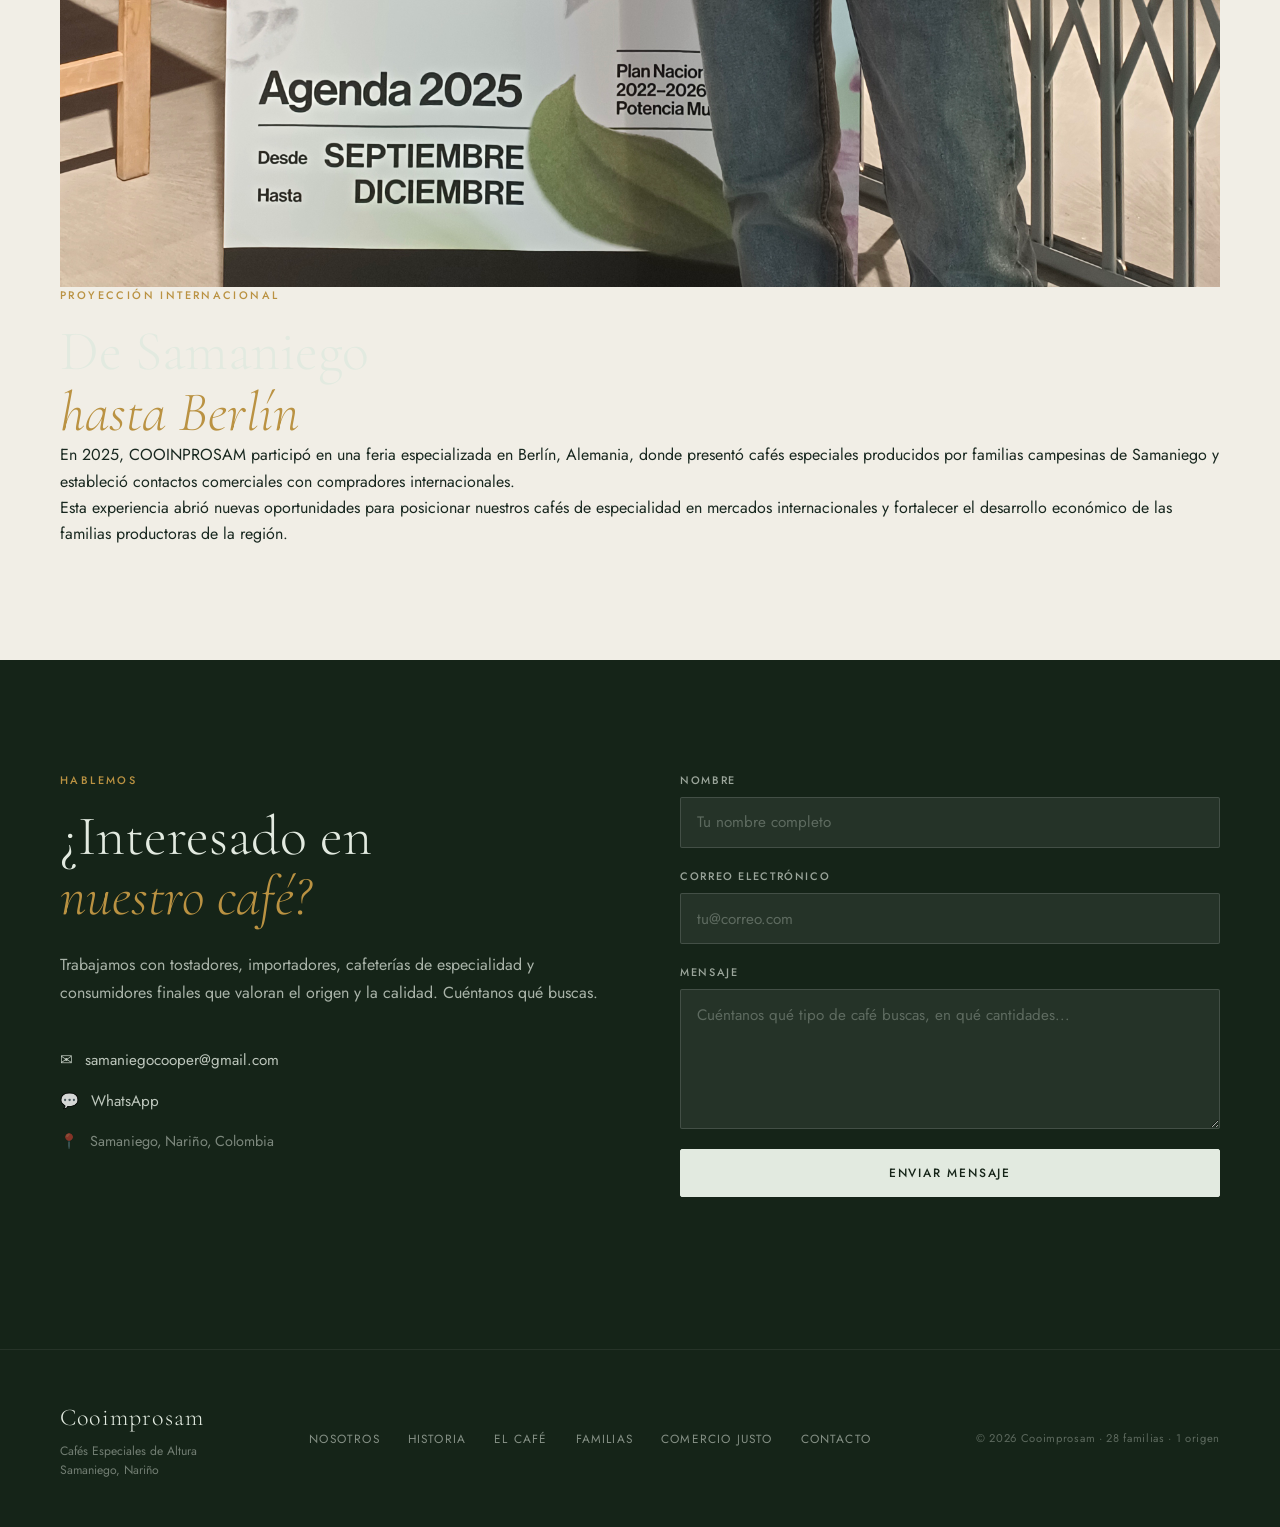
==== commit f065e998: "Update index.html" ====
--- a/index.html
+++ b/index.html
@@ -19,11 +19,12 @@
   <nav class="nav" id="nav" role="navigation" aria-label="Navegación principal">
     <div class="nav__container">
       <a class="nav__logo" href="#inicio" aria-label="Cooimprosam inicio">
-        <span class="nav__logo-sigla">C</span>
+        <img src="img/Logo.jpeg" alt="Logo Cooimprosam" class="nav__logo-img"/>
         <span class="nav__logo-nombre">Cooimprosam</span>
       </a>
       <ul class="nav__enlaces" id="navEnlaces" role="list">
         <li><a href="#nosotros">Nosotros</a></li>
+        <li><a href="#historia">Historia</a></li>
         <li><a href="#cafe">El Café</a></li>
         <li><a href="#familias">Familias</a></li>
         <li><a href="#comercio">Comercio Justo</a></li>
@@ -37,36 +38,32 @@
 
   <!-- ===== HERO ===== -->
   <section class="hero" id="inicio">
-  <div class="hero__contenido">
-    <p class="eyebrow">SAMANIEGO &middot; NARIÑO &middot; COLOMBIA</p>
-
-    <h1 class="hero__titulo">
-      Más de 20 años<br/>
-      <em>cultivando oportunidades</em><br/>
-      en Samaniego
-    </h1>
-
-    <p class="hero__sub">
-      28 familias campesinas unidas para producir cafés especiales de altura y llevar el nombre de Samaniego, Nariño, a los mercados nacionales e internacionales.
-    </p>
-
-    <a href="#nosotros" class="btn btn--claro">
-      Conocer nuestra historia
-    </a>
-  </div>
-
-  <!-- Silueta de montañas en SVG puro -->
-  <div class="hero__montaña" aria-hidden="true">
-    <svg viewBox="0 0 1440 340" xmlns="http://www.w3.org/2000/svg" preserveAspectRatio="none">
-      <path class="capa-1" d="M0,340 L0,210 L160,95 L320,175 L500,55 L680,145 L840,65 L1020,125 L1200,75 L1360,100 L1440,85 L1440,340 Z"/>
-      <path class="capa-2" d="M0,340 L0,250 L120,145 L280,215 L460,105 L640,190 L820,110 L1000,170 L1180,115 L1340,155 L1440,130 L1440,340 Z"/>
-      <path class="capa-3" d="M0,340 L0,275 L90,210 L210,260 L370,165 L540,245 L700,155 L860,225 L1020,180 L1180,245 L1340,195 L1440,215 L1440,340 Z"/>
-      <ellipse class="niebla niebla-1" cx="720" cy="230" rx="780" ry="75"/>
-      <ellipse class="niebla niebla-2" cx="280" cy="260" rx="420" ry="55"/>
-      <ellipse class="niebla niebla-3" cx="1120" cy="240" rx="380" ry="50"/>
-    </svg>
-  </div>
-</section>
+    <div class="hero__contenido">
+      <p class="eyebrow">SAMANIEGO &middot; NARIÑO &middot; COLOMBIA</p>
+      <h1 class="hero__titulo">
+        Más de 20 años<br/>
+        <em>cultivando oportunidades</em><br/>
+        en Samaniego
+      </h1>
+      <p class="hero__sub">
+        28 familias campesinas unidas para producir cafés especiales de altura
+        y llevar el nombre de Samaniego, Nariño, a los mercados nacionales e internacionales.
+      </p>
+      <a href="#nosotros" class="btn btn--claro">Conocer nuestra historia</a>
+    </div>
+    <!-- Silueta de montañas SVG sobre la foto -->
+    <div class="hero__montaña" aria-hidden="true">
+      <svg viewBox="0 0 1440 340" xmlns="http://www.w3.org/2000/svg" preserveAspectRatio="none">
+        <path class="capa-1" d="M0,340 L0,210 L160,95 L320,175 L500,55 L680,145 L840,65 L1020,125 L1200,75 L1360,100 L1440,85 L1440,340 Z"/>
+        <path class="capa-2" d="M0,340 L0,250 L120,145 L280,215 L460,105 L640,190 L820,110 L1000,170 L1180,115 L1340,155 L1440,130 L1440,340 Z"/>
+        <path class="capa-3" d="M0,340 L0,275 L90,210 L210,260 L370,165 L540,245 L700,155 L860,225 L1020,180 L1180,245 L1340,195 L1440,215 L1440,340 Z"/>
+        <ellipse class="niebla niebla-1" cx="720" cy="230" rx="780" ry="75"/>
+        <ellipse class="niebla niebla-2" cx="280" cy="260" rx="420" ry="55"/>
+        <ellipse class="niebla niebla-3" cx="1120" cy="240" rx="380" ry="50"/>
+      </svg>
+    </div>
+  </section>
+
   <!-- ===== NOSOTROS ===== -->
   <section class="seccion nosotros" id="nosotros">
     <div class="contenedor">
@@ -76,18 +73,10 @@
           <h2 class="titulo-seccion">Una cooperativa<br/><em>nacida de la tierra</em></h2>
         </div>
         <div class="nosotros__cuerpo reveal">
-          <p>
-COOINPROSAM nació en Samaniego, Nariño, entre los años 2005 y 2006, cuando la sobreproducción de tomate de mesa generó dificultades para comercializar las cosechas. Ante esta situación, un grupo de productores decidió organizarse para negociar conjuntamente, acceder a mejores mercados y fortalecer la economía de las familias campesinas.
-</p>
-
-<p>
-Con el paso de los años la cooperativa diversificó su producción incorporando cultivos como papa, tomate de árbol, hortalizas, granadilla, gulupa, uchuva y lulo. Hoy, después de superar desafíos como la pandemia, la enfermedad de punta morada y las crisis de precios agrícolas, COOINPROSAM continúa construyendo oportunidades para las familias rurales de Samaniego.
-</p>
-
-        </div>
-      </div>
-
-      <!-- Estadísticas -->
+          <p>COOINPROSAM nació en Samaniego, Nariño, entre los años 2005 y 2006, cuando la sobreproducción de tomate de mesa generó dificultades para comercializar las cosechas. Ante esta situación, un grupo de productores decidió organizarse para negociar conjuntamente, acceder a mejores mercados y fortalecer la economía de las familias campesinas.</p>
+          <p>Con el paso de los años la cooperativa diversificó su producción incorporando cultivos como papa, tomate de árbol, hortalizas, granadilla, gulupa, uchuva y lulo. Hoy, después de superar desafíos como la pandemia, la enfermedad de punta morada y las crisis de precios agrícolas, COOINPROSAM continúa construyendo oportunidades para las familias rurales de Samaniego.</p>
+        </div>
+      </div>
       <div class="estadisticas">
         <div class="estadistica reveal">
           <span class="estadistica__numero">28</span>
@@ -108,71 +97,236 @@
       </div>
     </div>
   </section>
-<!-- ===== MENSAJE INSTITUCIONAL ===== -->
-<section class="seccion mensaje">
-  <div class="contenedor">
-
-    <div class="mensaje__contenido reveal">
-
-      <p class="eyebrow eyebrow--verde">
-        Nuestro compromiso
-      </p>
-
-      <h2 class="titulo-seccion">
-  Más de 20 años
-  <em>transformando dificultades en oportunidades</em>
-</h2>
-
-
-      <p class="mensaje__texto">
-  Lo que comenzó como una respuesta a las dificultades de comercialización del tomate se convirtió en una cooperativa campesina que hoy impulsa la producción de cafés especiales de altura. Nuestra historia demuestra que la organización, el trabajo colectivo y la innovación permiten construir oportunidades para las familias rurales de Samaniego.
-</p>
-
-    </div>
-
-  </div>
-</section>
+
+  <!-- ===== MENSAJE INSTITUCIONAL ===== -->
+  <section class="seccion mensaje" id="mensaje">
+    <div class="contenedor">
+      <div class="mensaje__grilla">
+        <div class="mensaje__foto reveal">
+          <img
+            src="img/Mas de 20 años transformando dificultadeqs en oportunidades.jpeg"
+            alt="Más de 20 años transformando dificultades en oportunidades — Cooimprosam"
+          />
+        </div>
+        <div class="mensaje__contenido reveal">
+          <p class="eyebrow eyebrow--oro">Nuestro compromiso</p>
+          <h2 class="titulo-seccion titulo-seccion--claro">
+            Más de 20 años<br/><em>transformando dificultades<br/>en oportunidades</em>
+          </h2>
+          <p class="mensaje__texto">
+            Lo que comenzó como una respuesta a las dificultades de comercialización del tomate se convirtió en una cooperativa campesina que hoy impulsa la producción de cafés especiales de altura. Nuestra historia demuestra que la organización, el trabajo colectivo y la innovación permiten construir oportunidades para las familias rurales de Samaniego.
+          </p>
+        </div>
+      </div>
+    </div>
+  </section>
+
+  <!-- ===== HISTORIA — LÍNEA DE TIEMPO ===== -->
+  <section class="seccion historia" id="historia">
+    <div class="contenedor">
+      <div class="seccion__cabeza">
+        <p class="eyebrow eyebrow--verde">Trayectoria</p>
+        <h2 class="titulo-seccion">Más de una década<br/><em>de trabajo y resiliencia</em></h2>
+      </div>
+      <div class="linea-tiempo">
+
+        <div class="linea__item reveal">
+          <div class="linea__encabezado">
+            <span class="linea__año">Los orígenes</span>
+            <span class="linea__icono">🌿</span>
+          </div>
+          <div class="linea__tarjeta">
+            <h3>Tomate de mesa bajo invernadero en Samaniego</h3>
+            <ul>
+              <li>Inicio de la producción de tomate de mesa bajo invernadero</li>
+              <li>Promoción de la siembra entre familias campesinas de la región</li>
+              <li>Comercialización en la plaza de mercado local</li>
+              <li>El tomate se consolida como alternativa económica para la región</li>
+            </ul>
+          </div>
+        </div>
+
+        <div class="linea__item reveal">
+          <div class="linea__encabezado">
+            <span class="linea__año">2010</span>
+            <span class="linea__icono">🤝</span>
+          </div>
+          <div class="linea__tarjeta">
+            <h3>Comercialización asociativa sin formalización legal</h3>
+            <ul>
+              <li>Los productores comienzan a vender de manera conjunta</li>
+              <li>Nace la idea de organizarse para mejorar precios y acceso a mercados</li>
+            </ul>
+          </div>
+        </div>
+
+        <div class="linea__item reveal">
+          <div class="linea__encabezado">
+            <span class="linea__año">2011 – 2012</span>
+            <span class="linea__icono">📋</span>
+          </div>
+          <div class="linea__tarjeta">
+            <h3>Legalización de COOINPROSAM</h3>
+            <ul>
+              <li>Constitución formal de la cooperativa</li>
+              <li>Incremento de la producción de tomate a gran escala</li>
+              <li>Fortalecimiento de procesos organizativos y comerciales</li>
+            </ul>
+          </div>
+        </div>
+
+        <div class="linea__item reveal">
+          <div class="linea__encabezado">
+            <span class="linea__año">2013 – 2016</span>
+            <span class="linea__icono">🚜</span>
+          </div>
+          <div class="linea__tarjeta">
+            <h3>Diversificación productiva</h3>
+            <ul>
+              <li>Incorporación de cultivos de papa, hortalizas y tomate de árbol</li>
+              <li>Búsqueda de nuevas oportunidades de mercado</li>
+              <li>Reducción de la dependencia exclusiva del tomate</li>
+            </ul>
+          </div>
+        </div>
+
+        <div class="linea__item reveal">
+          <div class="linea__encabezado">
+            <span class="linea__año">2017 – 2020</span>
+            <span class="linea__icono">🌎</span>
+          </div>
+          <div class="linea__tarjeta">
+            <h3>Apuesta por frutas con potencial de exportación</h3>
+            <ul>
+              <li>Producción importante de gulupa, granadilla y tomate de árbol</li>
+              <li>Apertura a mercados especializados nacionales e internacionales</li>
+              <li>Consolidación de capacidades técnicas para nuevos cultivos</li>
+            </ul>
+          </div>
+        </div>
+
+        <div class="linea__item linea__item--crisis reveal">
+          <div class="linea__encabezado">
+            <span class="linea__año">2020</span>
+            <span class="linea__icono">🦠</span>
+          </div>
+          <div class="linea__tarjeta">
+            <h3>Impacto de la pandemia</h3>
+            <ul>
+              <li>Disminuyen las oportunidades de comercialización</li>
+              <li>Se afectan las cadenas de suministro y los mercados agrícolas</li>
+              <li>Se reducen significativamente los cultivos destinados a exportación</li>
+              <li>Los productores buscan nuevas alternativas productivas</li>
+            </ul>
+          </div>
+        </div>
+
+        <div class="linea__item reveal">
+          <div class="linea__encabezado">
+            <span class="linea__año">2021 – 2023</span>
+            <span class="linea__icono">📈</span>
+          </div>
+          <div class="linea__tarjeta">
+            <h3>Producción de uchuva para exportación</h3>
+            <ul>
+              <li>La uchuva se convierte en la principal apuesta exportadora</li>
+              <li>Se retoman procesos orientados a mercados especializados</li>
+              <li>Se fortalecen vínculos comerciales para exportación directa</li>
+              <li>En 2023, la enfermedad de punta morada impacta gravemente los cultivos</li>
+            </ul>
+          </div>
+        </div>
+
+        <div class="linea__item linea__item--cafe reveal">
+          <div class="linea__encabezado">
+            <span class="linea__año">2024</span>
+            <span class="linea__icono">☕</span>
+          </div>
+          <div class="linea__tarjeta">
+            <h3>Transición hacia el café especial de altura</h3>
+            <ul>
+              <li>Caída de los precios de otros productos agrícolas</li>
+              <li>Los asociados deciden apostar por los cafés especiales de altura</li>
+              <li>Inicio de una estrategia enfocada en calidad, trazabilidad y mercados diferenciados</li>
+            </ul>
+          </div>
+        </div>
+
+        <div class="linea__item linea__item--cafe reveal">
+          <div class="linea__encabezado">
+            <span class="linea__año">2025</span>
+            <span class="linea__icono">🌍</span>
+          </div>
+          <div class="linea__tarjeta">
+            <h3>Internacionalización: Berlín, Alemania</h3>
+            <ul>
+              <li>Participación en feria internacional en Berlín, Alemania</li>
+              <li>Establecimiento de contactos comerciales internacionales</li>
+              <li>Exploración de oportunidades para exportación directa de café</li>
+            </ul>
+          </div>
+        </div>
+
+        <div class="linea__item linea__item--cafe reveal">
+          <div class="linea__encabezado">
+            <span class="linea__año">2026</span>
+            <span class="linea__icono">🤝</span>
+          </div>
+          <div class="linea__tarjeta">
+            <h3>Construcción de alianzas comerciales</h3>
+            <ul>
+              <li>Consolidación de alianzas nacionales para exportar café especial hacia Estados Unidos y Europa</li>
+            </ul>
+          </div>
+        </div>
+
+        <div class="linea__item linea__item--vision reveal">
+          <div class="linea__encabezado">
+            <span class="linea__año linea__año--vision">Visión 2030</span>
+            <span class="linea__icono">☕</span>
+          </div>
+          <div class="linea__tarjeta linea__tarjeta--vision">
+            <h3>COOINPROSAM como referente de café especial</h3>
+            <ul>
+              <li>Producción de café orgánico certificado</li>
+              <li>Exportación directa a mercados de especialidad</li>
+              <li>Comercialización de microlotes de alta calidad</li>
+              <li>Generación de mayores ingresos y oportunidades para las familias campesinas de Samaniego</li>
+            </ul>
+          </div>
+        </div>
+
+      </div>
+    </div>
+  </section>
+
   <!-- ===== EL CAFÉ ===== -->
   <section class="seccion cafe" id="cafe">
     <div class="contenedor">
       <div class="seccion__cabeza">
         <p class="eyebrow eyebrow--oro">El producto</p>
-        <h2 class="titulo-seccion titulo-seccion--claro">
-Cafés especiales de altura
-<br/>
-<em>cultivados en las montañas de Nariño</em>
-</h2>
+        <h2 class="titulo-seccion titulo-seccion--claro">Cafés especiales de altura<br/><em>cultivados en las montañas de Nariño</em></h2>
       </div>
       <div class="cafe__grilla">
         <article class="cafe__tarjeta reveal">
           <div class="cafe__icono">&#9968;</div>
           <h3>Altitud</h3>
-          <p>
-Nuestros cafés especiales son cultivados entre los 2.000 y 2.400 metros sobre el nivel del mar, una altura privilegiada que permite una maduración más lenta del grano y perfiles de taza con mayor complejidad, aroma y dulzura.
-</p>
-
+          <p>Nuestros cafés especiales son cultivados entre los 2.000 y 2.400 metros sobre el nivel del mar, una altura privilegiada que permite una maduración más lenta del grano y perfiles de taza con mayor complejidad, aroma y dulzura.</p>
         </article>
         <article class="cafe__tarjeta reveal">
           <div class="cafe__icono">&#127807;</div>
           <h3>Variedades</h3>
-          <p>
-Cultivamos variedades especiales como Geisha, Castillo y Caturra, seleccionadas por su calidad, adaptación al territorio y potencial para mercados de cafés diferenciados.
-</p>
-
+          <p>Cultivamos variedades especiales como Geisha, Castillo y Caturra, seleccionadas por su calidad, adaptación al territorio y potencial para mercados de cafés diferenciados.</p>
         </article>
         <article class="cafe__tarjeta reveal">
           <div class="cafe__icono">&#128167;</div>
           <h3>Calidad y trazabilidad</h3>
-<p>
-Trabajamos para ofrecer cafés especiales con identidad de origen, trazabilidad y altos estándares de calidad, conectando directamente a las familias productoras con nuevos mercados.
-</p>
+          <p>Trabajamos para ofrecer cafés especiales con identidad de origen, trazabilidad y altos estándares de calidad, conectando directamente a las familias productoras con nuevos mercados.</p>
         </article>
         <article class="cafe__tarjeta reveal">
           <div class="cafe__icono">&#9749;</div>
           <h3>Proyección internacional</h3>
-<p>
-Nuestros cafés especiales han comenzado a abrirse camino en mercados internacionales. En 2025, COOINPROSAM participó en una feria especializada en Berlín, Alemania, presentando cafés producidos por familias campesinas de Samaniego y estableciendo contactos comerciales para futuras exportaciones.
-</p>
+          <p>En 2025, COOINPROSAM participó en una feria especializada en Berlín, Alemania, presentando cafés producidos por familias campesinas de Samaniego y estableciendo contactos comerciales para futuras exportaciones.</p>
         </article>
       </div>
     </div>
@@ -188,14 +342,14 @@
         <div class="familias__texto reveal">
           <p class="eyebrow eyebrow--verde">El corazón de Cooimprosam</p>
           <h2 class="titulo-seccion">Las <em>familias</em><br/>que hacen posible<br/>cada taza</h2>
-          <p>
-Actualmente COOINPROSAM cuenta con 28 asociados que trabajan en la producción agrícola y en el desarrollo de cafés especiales cultivados entre los 2.000 y 2.400 metros sobre el nivel del mar. Cada familia aporta experiencia, conocimiento y compromiso con la calidad.
-</p>
-
-<p>
-Nuestro objetivo es posicionar microlotes de café especial en mercados internacionales, obtener certificaciones y avanzar hacia la producción orgánica. Trabajamos para que el nombre de Samaniego y de las familias campesinas de Nariño sea reconocido por la calidad de sus productos en Colombia y el mundo.
-</p>
-
+          <p>Actualmente COOINPROSAM cuenta con 28 asociados que trabajan en la producción agrícola y en el desarrollo de cafés especiales cultivados entre los 2.000 y 2.400 metros sobre el nivel del mar. Cada familia aporta experiencia, conocimiento y compromiso con la calidad.</p>
+          <p>Nuestro objetivo es posicionar microlotes de café especial en mercados internacionales, obtener certificaciones y avanzar hacia la producción orgánica. Trabajamos para que el nombre de Samaniego y de las familias campesinas de Nariño sea reconocido en Colombia y el mundo.</p>
+        </div>
+        <div class="familias__foto reveal">
+          <img
+            src="img/Las familias que hacen posible cada taza.jpeg"
+            alt="Las familias de Cooimprosam que hacen posible cada taza de café especial"
+          />
         </div>
       </div>
     </div>
@@ -240,33 +394,26 @@
       </div>
     </div>
   </section>
-<section class="seccion">
-  <div class="contenedor">
-    <div class="mensaje__contenido reveal">
-
-```
-  <p class="eyebrow eyebrow--oro">
-    Proyección internacional
-  </p>
-
-  <h2 class="titulo-seccion">
-    De Samaniego
-    <em>hasta Berlín</em>
-  </h2>
-
-  <p>
-    En 2025, COOINPROSAM participó en una feria especializada en Berlín, Alemania, donde presentó cafés especiales producidos por familias campesinas de Samaniego y estableció contactos comerciales con compradores internacionales.
-  </p>
-
-  <p>
-    Esta experiencia abrió nuevas oportunidades para posicionar nuestros cafés de especialidad en mercados internacionales y fortalecer el desarrollo económico de las familias productoras de la región.
-  </p>
-
-</div>
-```
-
-  </div>
-</section>
+
+  <!-- ===== DE SAMANIEGO HASTA BERLÍN ===== -->
+  <section class="seccion berlin" id="berlin">
+    <div class="contenedor">
+      <div class="berlin__grilla">
+        <div class="berlin__foto reveal">
+          <img
+            src="img/De Samaniego hasta Berlin.jpeg"
+            alt="COOINPROSAM en feria internacional de café en Berlín, Alemania 2025"
+          />
+        </div>
+        <div class="berlin__texto reveal">
+          <p class="eyebrow eyebrow--oro">Proyección internacional</p>
+          <h2 class="titulo-seccion titulo-seccion--claro">De Samaniego<br/><em>hasta Berlín</em></h2>
+          <p>En 2025, COOINPROSAM participó en una feria especializada en Berlín, Alemania, donde presentó cafés especiales producidos por familias campesinas de Samaniego y estableció contactos comerciales con compradores internacionales.</p>
+          <p>Esta experiencia abrió nuevas oportunidades para posicionar nuestros cafés de especialidad en mercados internacionales y fortalecer el desarrollo económico de las familias productoras de la región.</p>
+        </div>
+      </div>
+    </div>
+  </section>
 
   <!-- ===== CONTACTO ===== -->
   <section class="seccion contacto" id="contacto">
@@ -288,8 +435,6 @@
             </p>
           </div>
         </div>
-
-        <!-- Formulario — para recibir correos usa Formspree.io (ver README) -->
         <form class="contacto__form" id="contactoForm" action="https://formspree.io/f/xwvdvwzg" method="POST" novalidate>
           <div class="campo">
             <label for="nombre">Nombre</label>
@@ -320,12 +465,13 @@
         </div>
         <nav class="pie__enlaces" aria-label="Pie de página">
           <a href="#nosotros">Nosotros</a>
+          <a href="#historia">Historia</a>
           <a href="#cafe">El Café</a>
           <a href="#familias">Familias</a>
           <a href="#comercio">Comercio Justo</a>
           <a href="#contacto">Contacto</a>
         </nav>
-        <p class="pie__derechos">&copy; 2025 Cooimprosam &middot; 28 familias &middot; 1 origen</p>
+        <p class="pie__derechos">&copy; 2026 Cooimprosam &middot; 28 familias &middot; 1 origen</p>
       </div>
     </div>
   </footer>
--- a/css/style.css
+++ b/css/style.css
@@ -208,16 +208,24 @@
 
 /* ================================================================
    HERO
-   ================================================================ */
-.hero {
-  position: relative;
-  min-height: 100vh;
-  background: var(--verde-profundo);
-  display: flex;
-  align-items: center;
-  overflow: hidden;
-}
-
+================================================================ */
+
+.hero{
+    position: relative;
+    min-height: 100vh;
+
+    background:
+      linear-gradient(rgba(0,0,0,.55), rgba(0,0,0,.55)),
+      url("../img/cafes especiales de la altura.jpeg");
+
+    background-size: cover;
+    background-position: center;
+    background-repeat: no-repeat;
+
+    display:flex;
+    align-items:center;
+    overflow:hidden;
+}
 .hero__contenido {
   position: relative;
   z-index: 2;
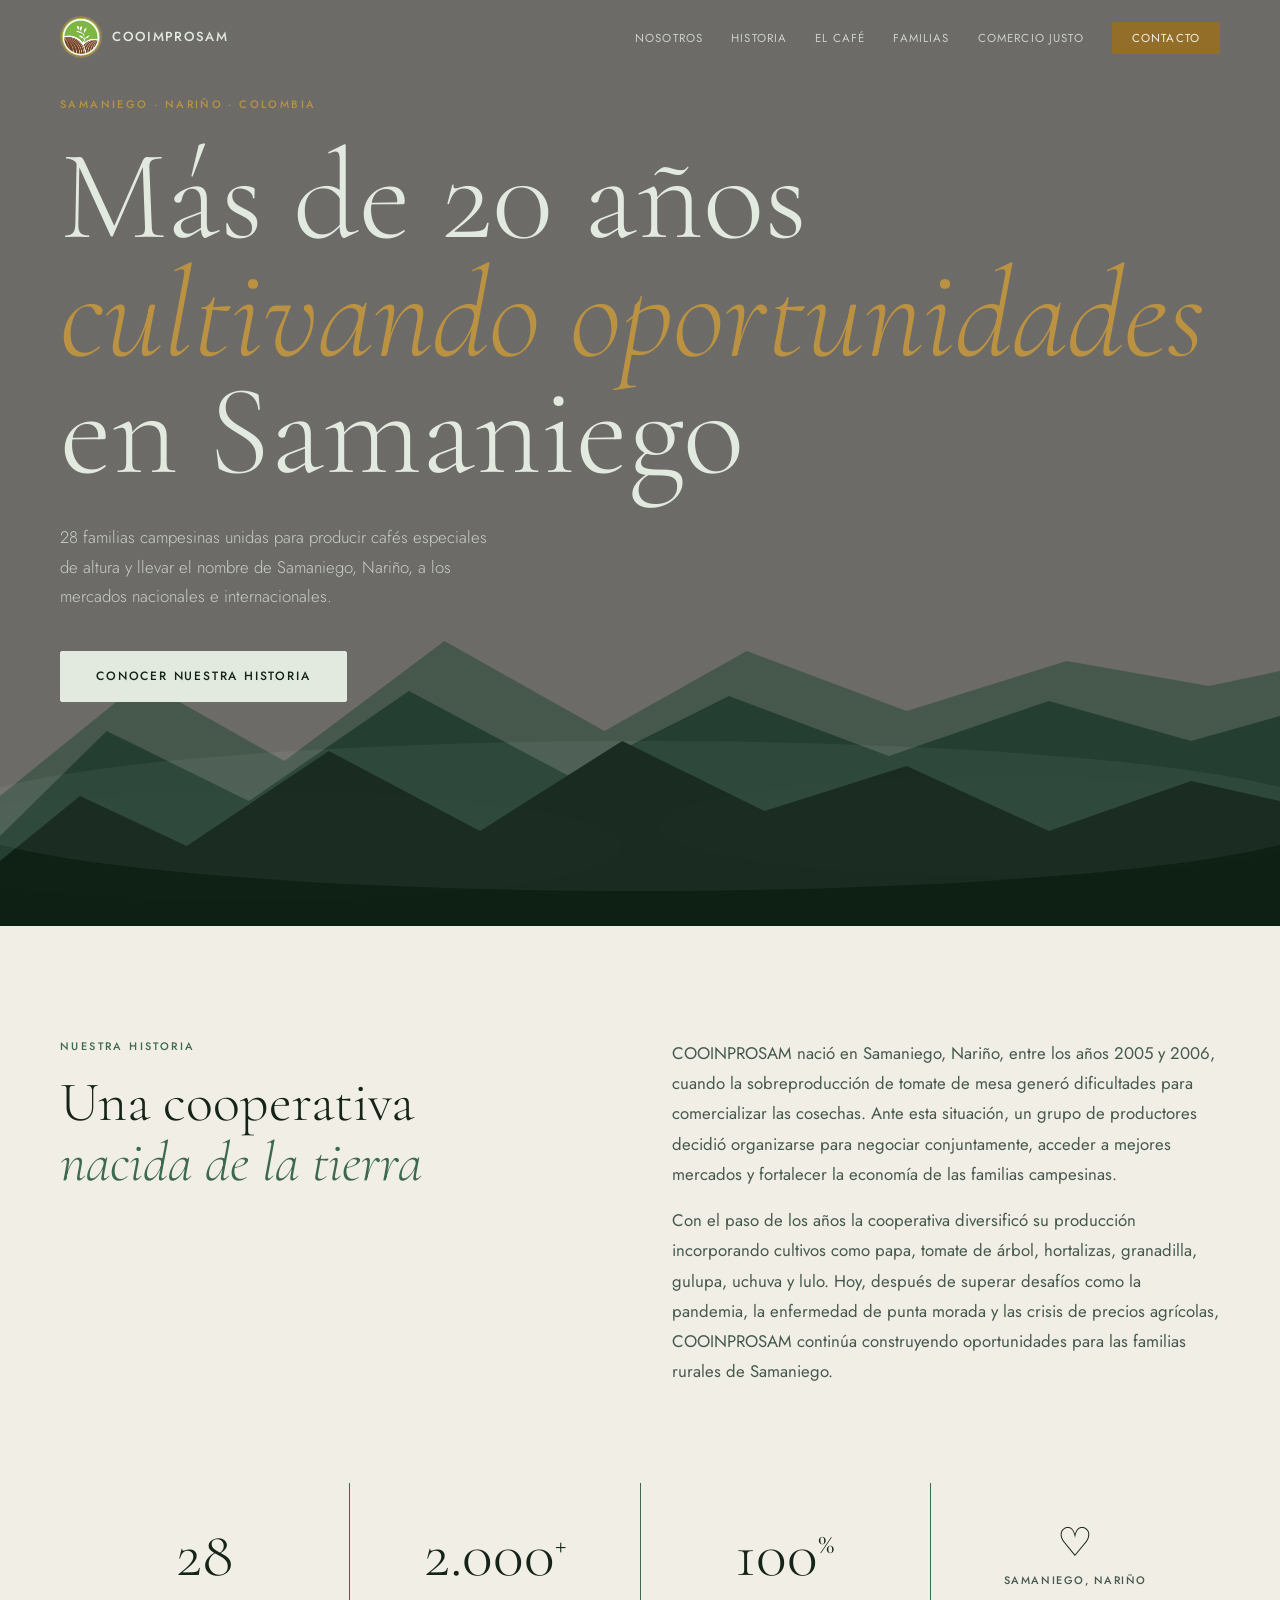
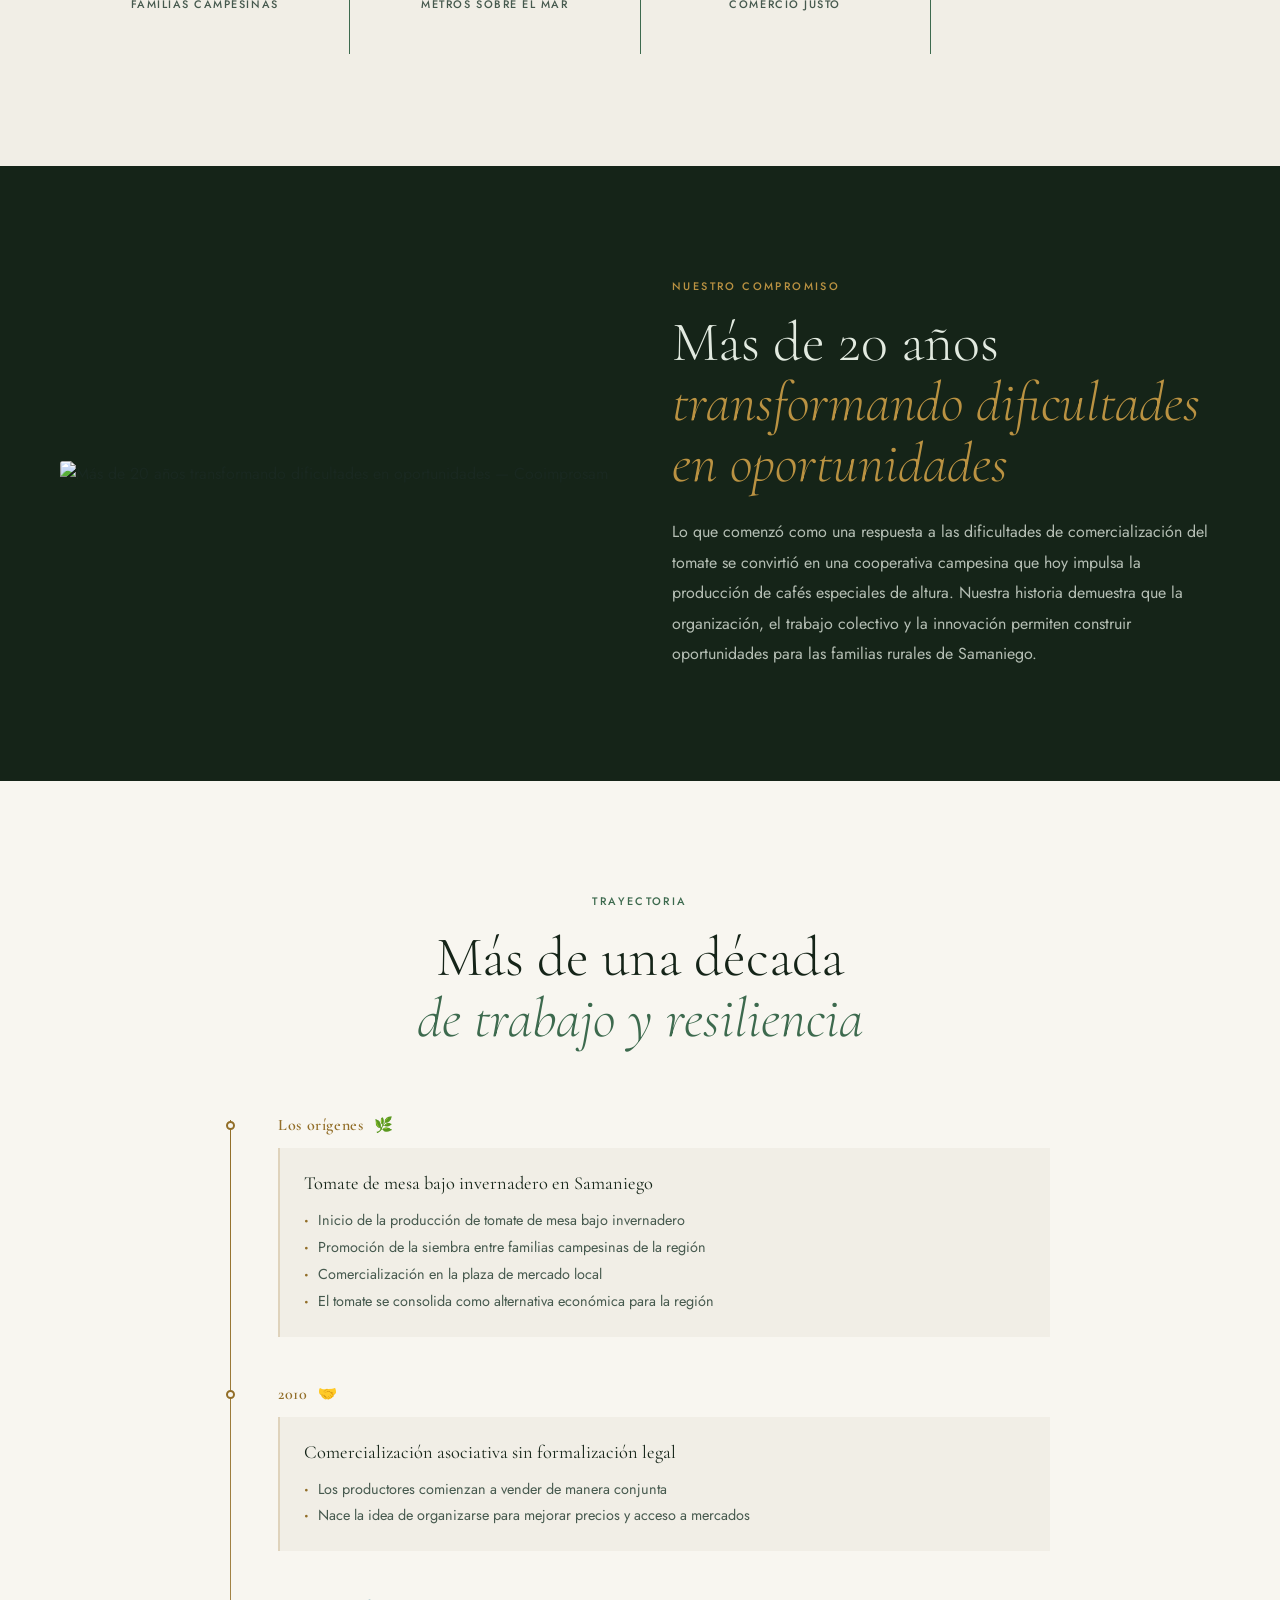
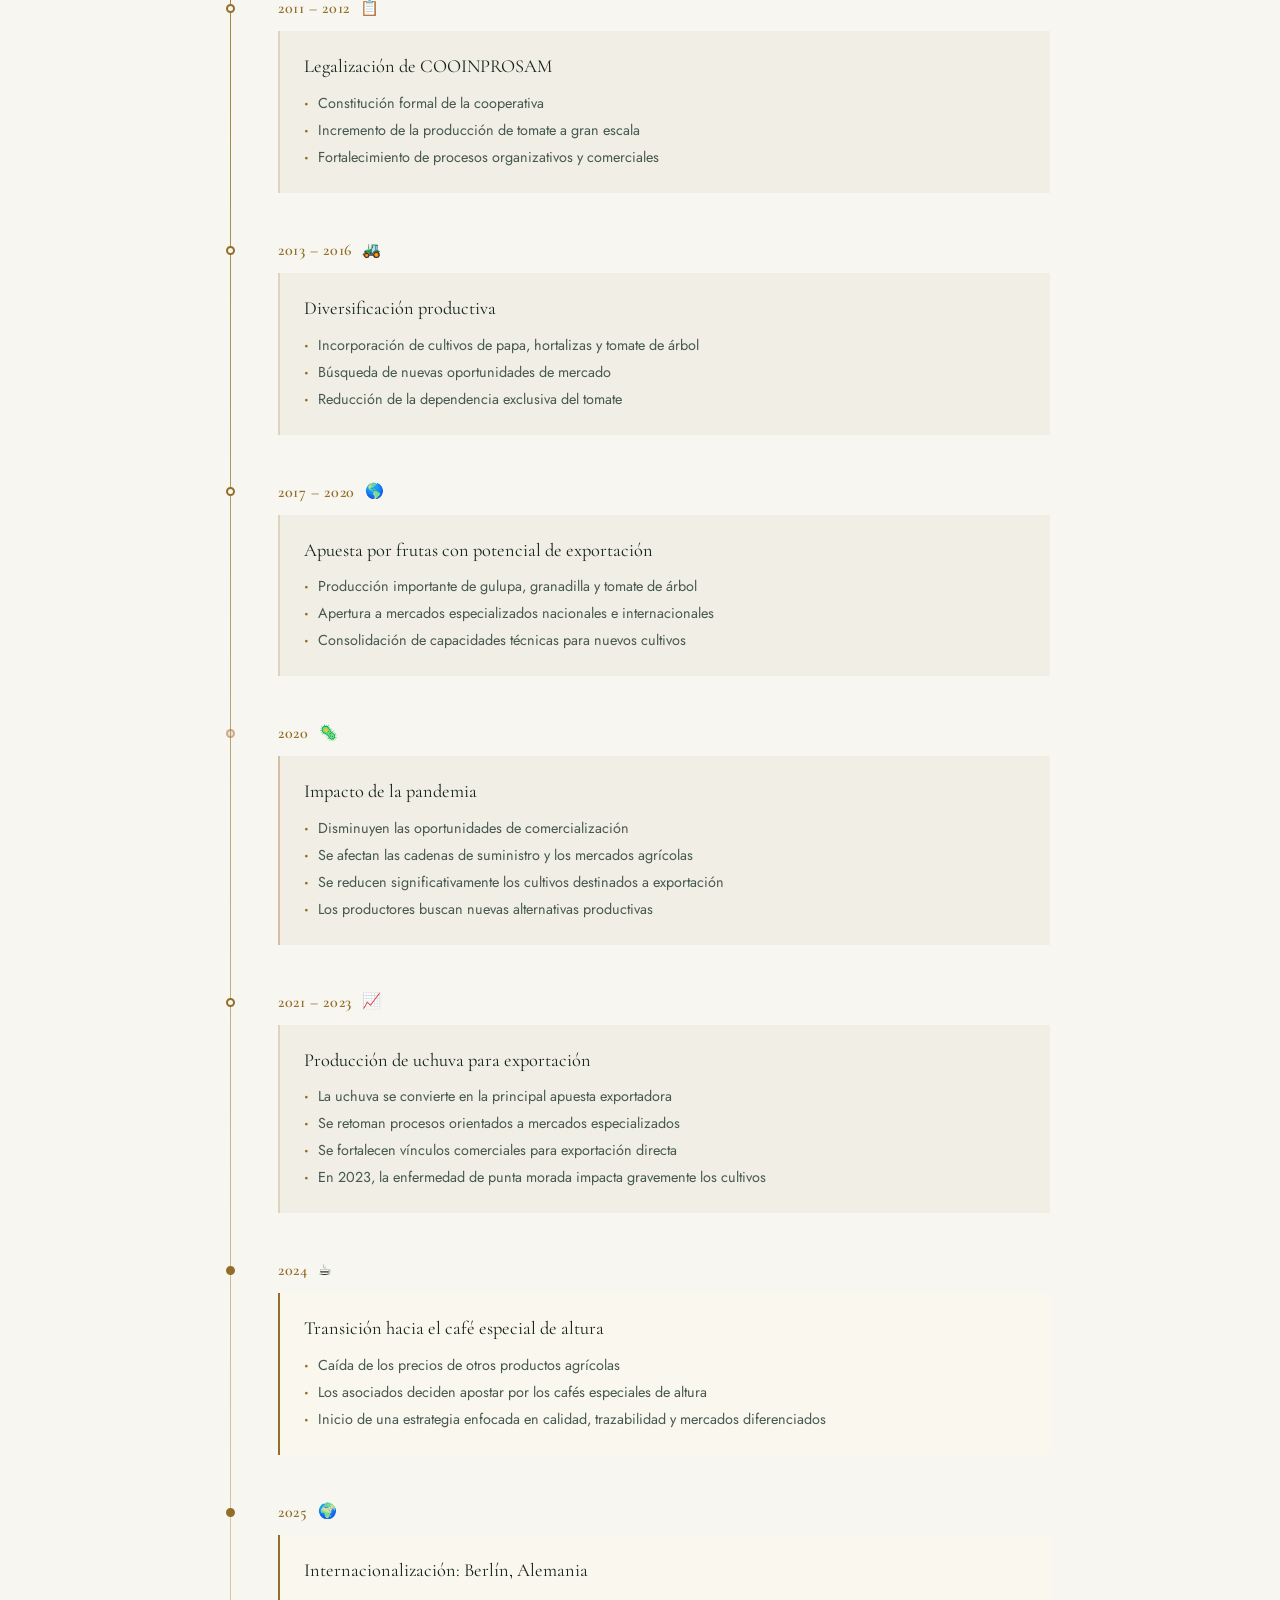
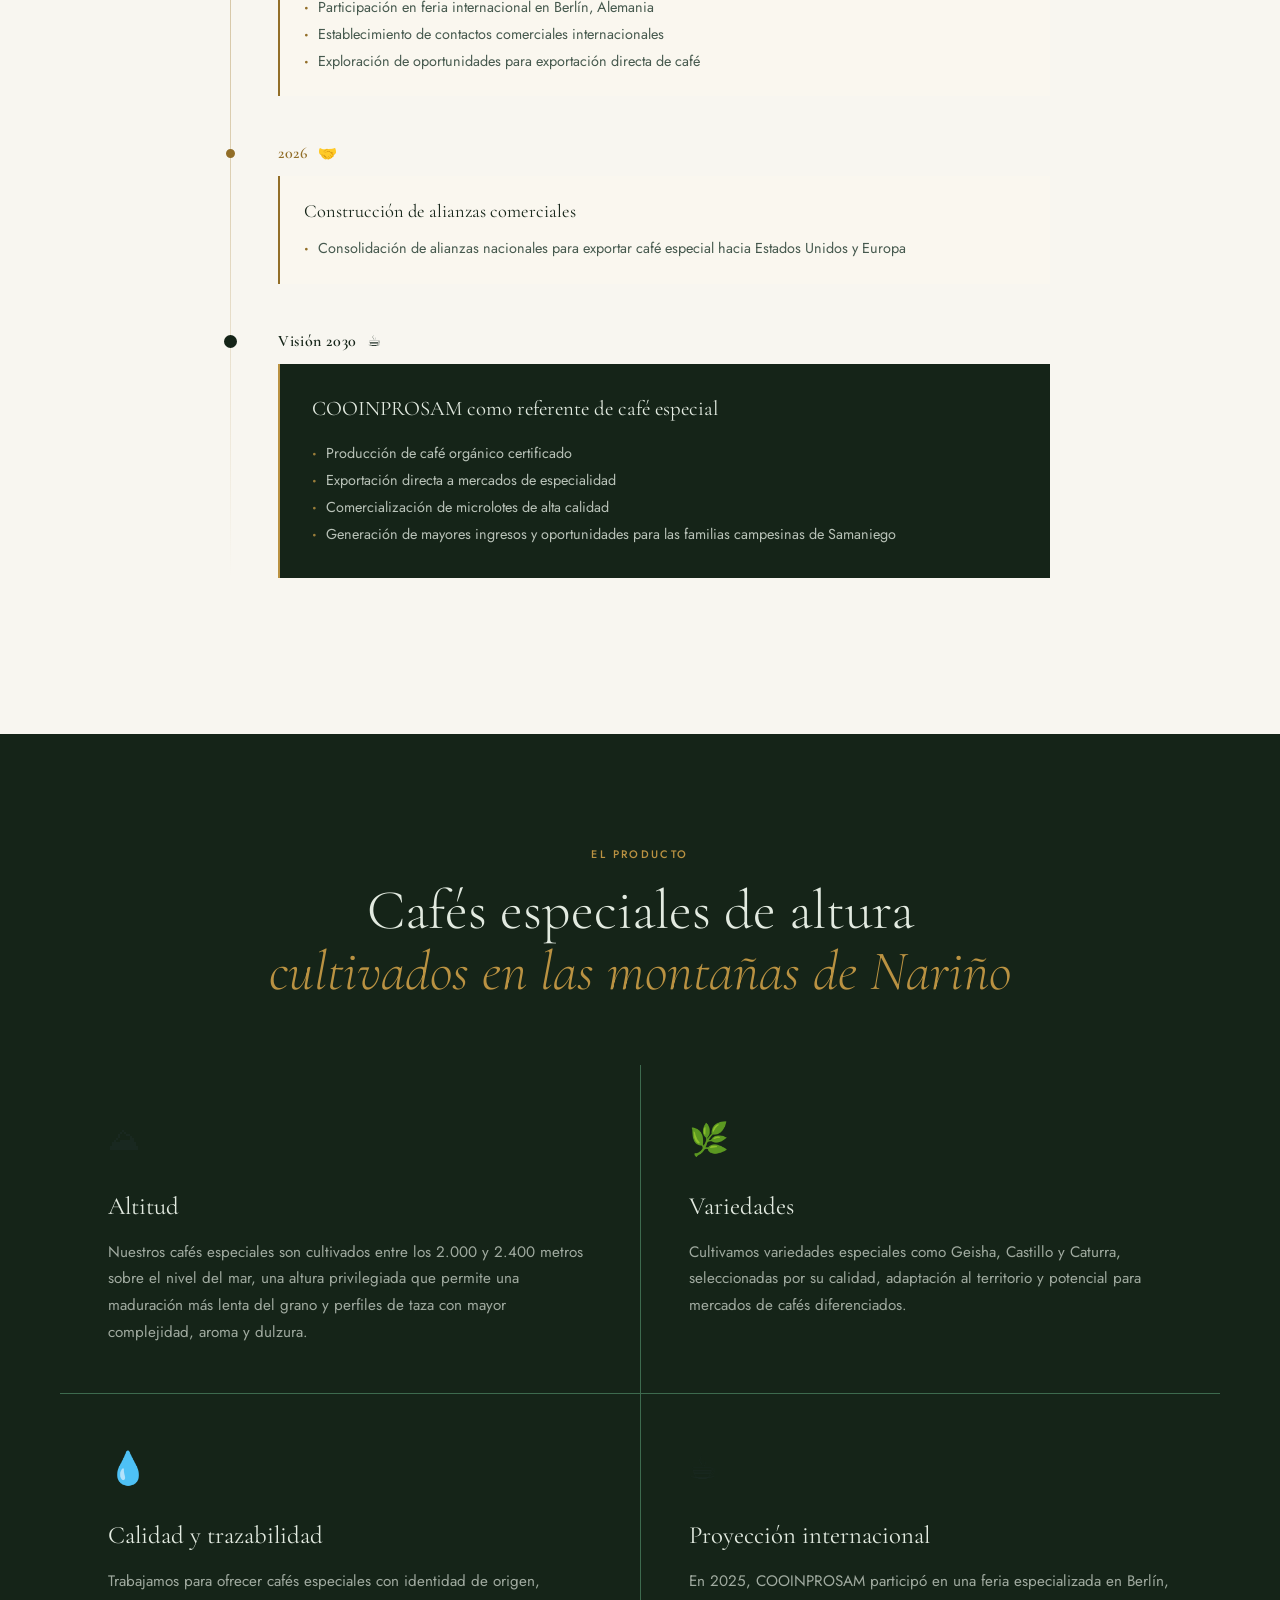
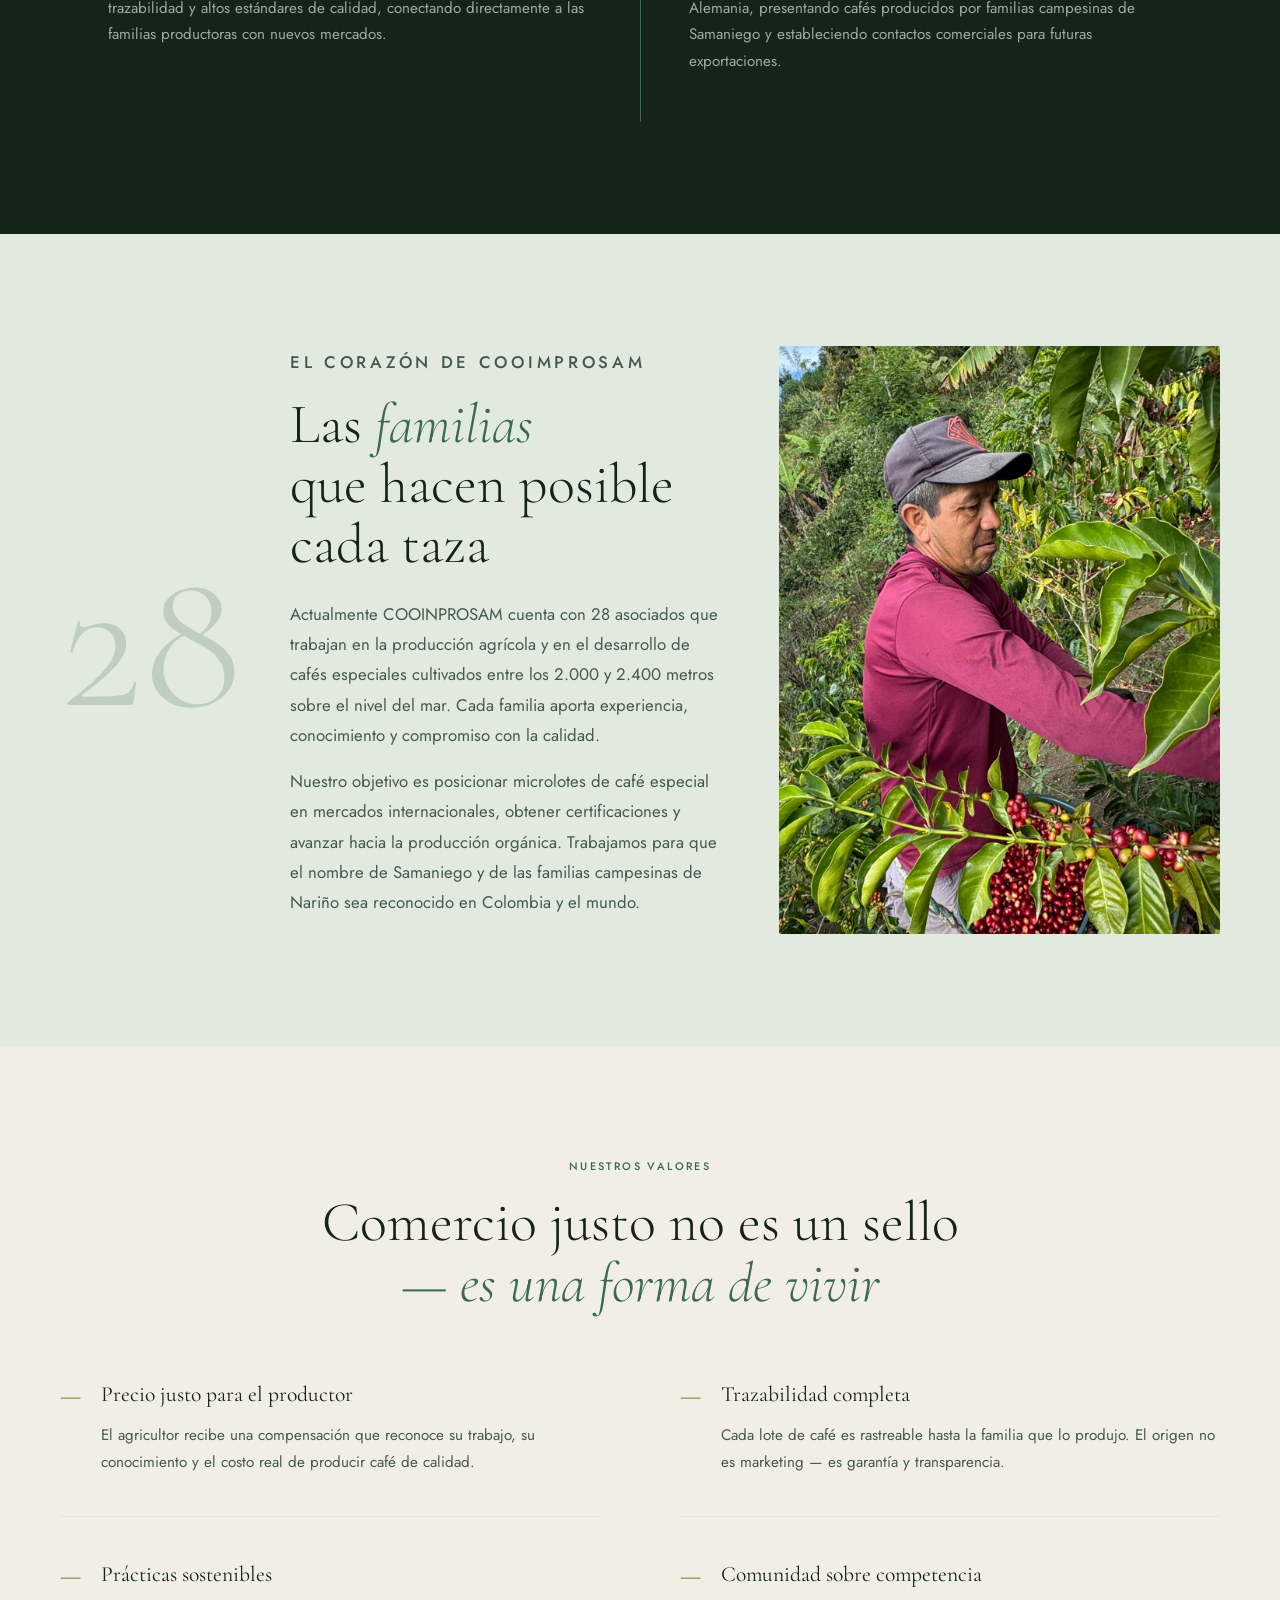
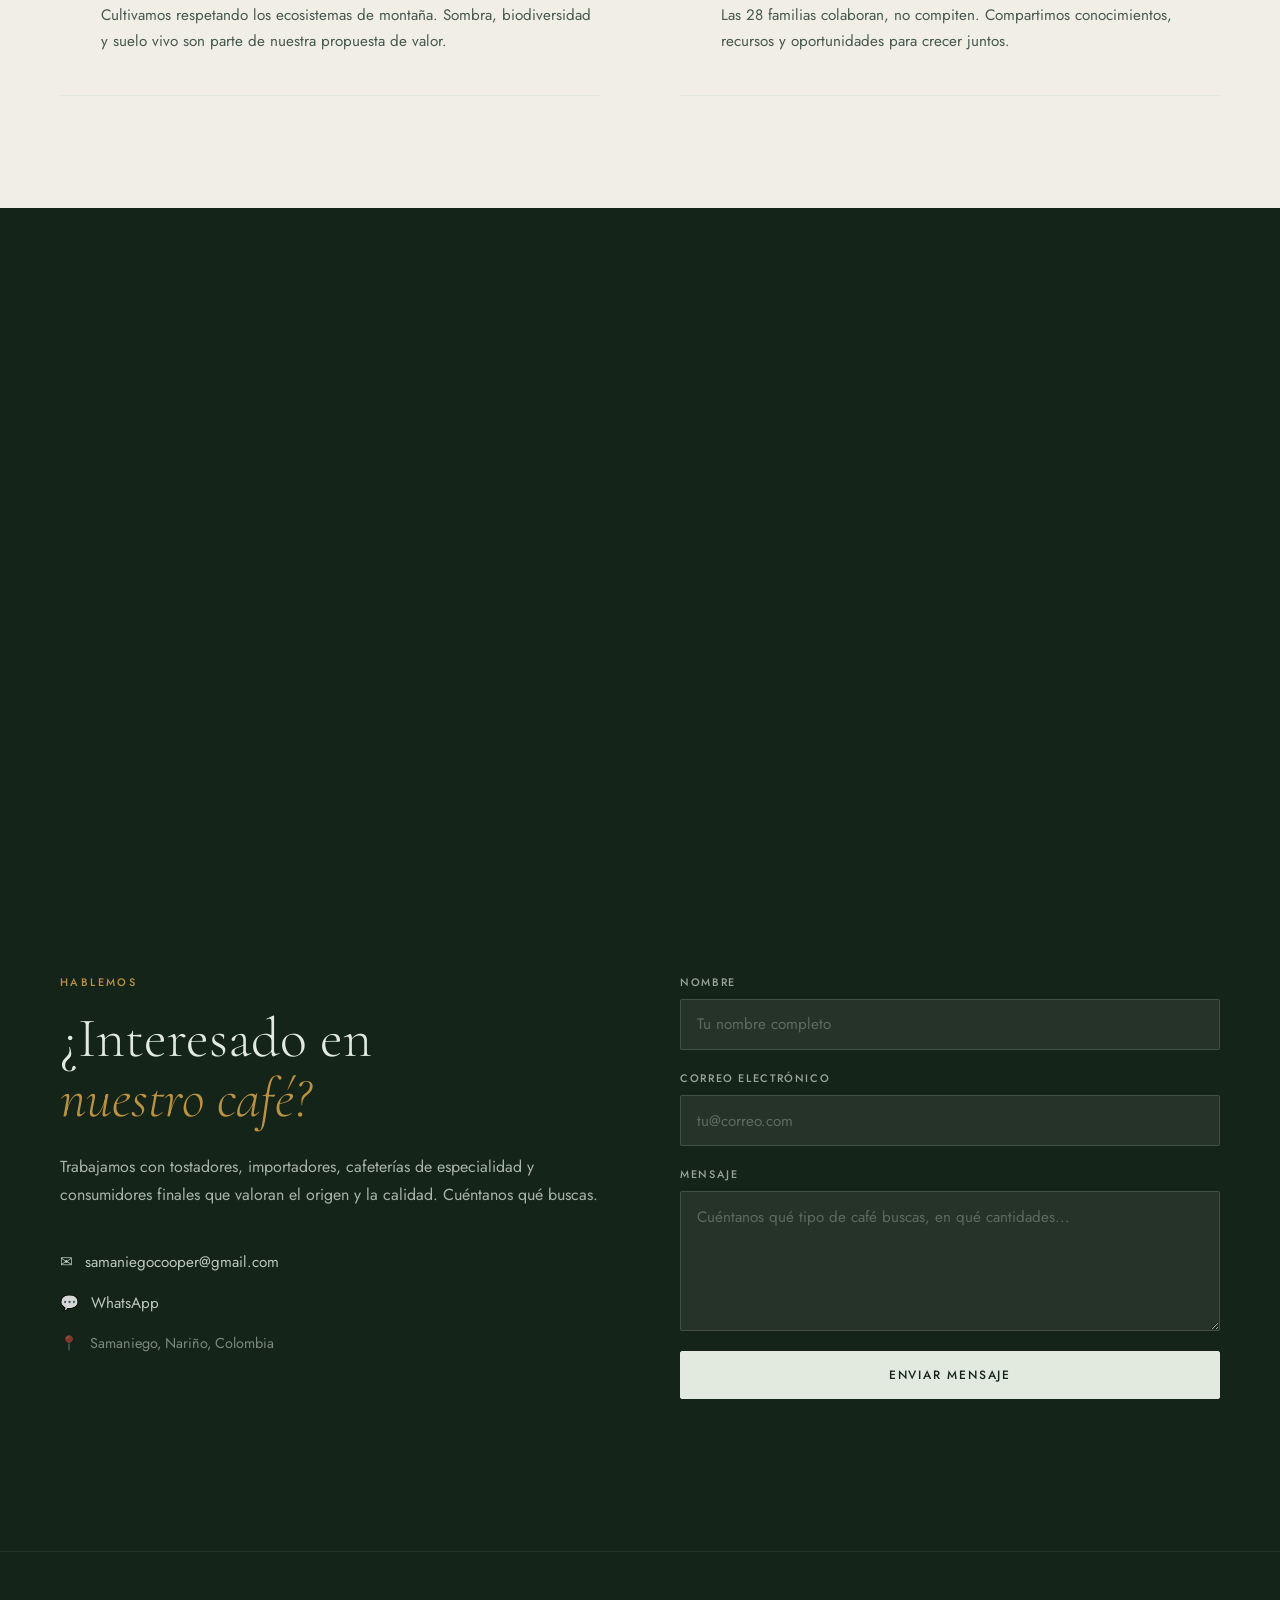
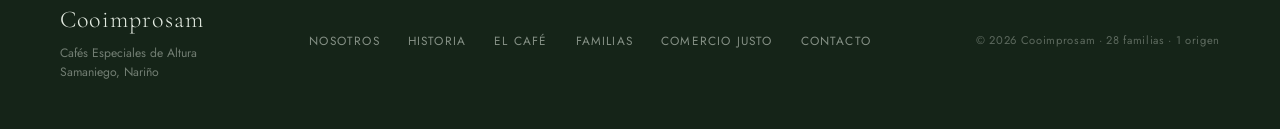
==== commit 4363820b: "Fix typo in title from 'Cooimprosam' to 'Cooinprosam'" ====
--- a/index.html
+++ b/index.html
@@ -3,7 +3,7 @@
 <head>
   <meta charset="UTF-8"/>
   <meta name="viewport" content="width=device-width, initial-scale=1.0"/>
-  <title>Cooimprosam — Cafés Especiales de Altura, Samaniego</title>
+  <title>Cooinprosam — Cafés Especiales de Altura, Samaniego</title>
   <meta name="description" content="28 familias campesinas de Samaniego, Nariño, unidas por el origen, la calidad y el comercio justo. Cafés especiales de altura."/>
   <meta property="og:title" content="Cooimprosam — Cafés Especiales de Altura"/>
   <meta property="og:description" content="28 familias campesinas. Un café de origen. Samaniego, Nariño, Colombia."/>
--- a/css/style.css
+++ b/css/style.css
@@ -1,31 +1,26 @@
 /* ================================================================
    COOIMPROSAM — Cafés Especiales de Altura
-   Paleta: Verde profundo + niebla + oro café
-   Tipografía: Cormorant Garamond (display) + Jost (cuerpo)
-   ================================================================ */
-
-/* ---- Tokens ---- */
+   ================================================================ */
+
 :root {
-  --verde-profundo:  #152418;
-  --verde-oscuro:    #1E3825;
-  --verde-medio:     #2A5038;
-  --verde-claro:     #3D6A4E;
-  --oro:             #926E28;
-  --oro-claro:       #BA9242;
-  --niebla:          #E2EAE0;
-  --crema:           #F1EEE6;
-  --blanco-suave:    #F8F6F0;
-  --texto:           #192820;
-  --texto-suave:     #46594E;
+  --verde-profundo: #152418;
+  --verde-oscuro:   #1E3825;
+  --verde-medio:    #2A5038;
+  --verde-claro:    #3D6A4E;
+  --oro:            #926E28;
+  --oro-claro:      #BA9242;
+  --niebla:         #E2EAE0;
+  --crema:          #F1EEE6;
+  --blanco-suave:   #F8F6F0;
+  --texto:          #192820;
+  --texto-suave:    #46594E;
 
   --display: 'Cormorant Garamond', Georgia, serif;
   --cuerpo:  'Jost', system-ui, sans-serif;
-
   --ancho:   1160px;
   --radio:   2px;
 }
 
-/* ---- Reset ---- */
 *, *::before, *::after { box-sizing: border-box; margin: 0; padding: 0; }
 html { scroll-behavior: smooth; }
 img, svg { display: block; max-width: 100%; }
@@ -38,12 +33,10 @@
   overflow-x: hidden;
 }
 
-/* ---- Utilitarios ---- */
 .contenedor {
   width: min(var(--ancho), 100% - 2rem);
   margin-inline: auto;
 }
-
 .seccion { padding: 7rem 0; }
 
 .eyebrow {
@@ -64,30 +57,19 @@
   line-height: 1.08;
   color: var(--verde-profundo);
 }
-.titulo-seccion em {
-  font-style: italic;
-  color: var(--verde-claro);
-}
-.titulo-seccion--claro        { color: var(--niebla); }
-.titulo-seccion--claro em     { color: var(--oro-claro); }
-
-.seccion__cabeza {
-  text-align: center;
-  margin-bottom: 4rem;
-}
-
-/* Revelación al scroll */
+.titulo-seccion em       { font-style: italic; color: var(--verde-claro); }
+.titulo-seccion--claro   { color: var(--niebla); }
+.titulo-seccion--claro em { color: var(--oro-claro); }
+
+.seccion__cabeza { text-align: center; margin-bottom: 4rem; }
+
 .reveal {
   opacity: 0;
   transform: translateY(28px);
   transition: opacity 0.65s ease, transform 0.65s ease;
 }
-.reveal.visible {
-  opacity: 1;
-  transform: translateY(0);
-}
-
-/* Botones */
+.reveal.visible { opacity: 1; transform: translateY(0); }
+
 .btn {
   display: inline-block;
   font-family: var(--cuerpo);
@@ -102,16 +84,8 @@
   cursor: pointer;
   transition: background 0.22s, color 0.22s, border-color 0.22s;
 }
-.btn--claro {
-  background: var(--niebla);
-  color: var(--verde-profundo);
-  border-color: var(--niebla);
-}
-.btn--claro:hover {
-  background: transparent;
-  color: var(--niebla);
-  border-color: var(--niebla);
-}
+.btn--claro { background: var(--niebla); color: var(--verde-profundo); border-color: var(--niebla); }
+.btn--claro:hover { background: transparent; color: var(--niebla); border-color: var(--niebla); }
 .btn--completo { width: 100%; text-align: center; }
 
 
@@ -128,28 +102,28 @@
   background: var(--verde-profundo);
   box-shadow: 0 1px 20px rgba(0,0,0,0.25);
 }
-
 .nav__container {
   display: flex;
   align-items: center;
   justify-content: space-between;
   width: min(var(--ancho), 100% - 2rem);
   margin-inline: auto;
-  padding: 1.3rem 0;
-}
-
+  padding: 1rem 0;
+}
 .nav__logo {
   display: flex;
   align-items: center;
-  gap: 0.5rem;
+  gap: 0.65rem;
   text-decoration: none;
 }
-.nav__logo-sigla {
-  font-family: var(--display);
-  font-size: 1.7rem;
-  font-weight: 300;
-  color: var(--oro-claro);
-  line-height: 1;
+/* Logo imagen */
+.nav__logo-img {
+  height: 42px;
+  width: 42px;
+  object-fit: cover;
+  border-radius: 50%;
+  border: 2px solid rgba(186,146,66,0.5);
+  flex-shrink: 0;
 }
 .nav__logo-nombre {
   font-family: var(--cuerpo);
@@ -159,16 +133,15 @@
   text-transform: uppercase;
   color: var(--niebla);
 }
-
 .nav__enlaces {
   display: flex;
   list-style: none;
-  gap: 2rem;
+  gap: 1.75rem;
   align-items: center;
 }
 .nav__enlaces a {
   font-family: var(--cuerpo);
-  font-size: 0.76rem;
+  font-size: 0.72rem;
   font-weight: 400;
   letter-spacing: 0.1em;
   text-transform: uppercase;
@@ -178,7 +151,6 @@
   transition: opacity 0.2s;
 }
 .nav__enlaces a:hover { opacity: 1; }
-
 .nav__contacto {
   background: var(--oro) !important;
   color: var(--crema) !important;
@@ -187,7 +159,6 @@
   border-radius: var(--radio);
 }
 .nav__contacto:hover { background: var(--oro-claro) !important; }
-
 .nav__menu {
   display: none;
   flex-direction: column;
@@ -207,24 +178,20 @@
 
 
 /* ================================================================
-   HERO
-================================================================ */
-
-.hero{
-    position: relative;
-    min-height: 100vh;
-
-    background:
-      linear-gradient(rgba(0,0,0,.55), rgba(0,0,0,.55)),
-      url("../img/cafes especiales de la altura.jpeg");
-
-    background-size: cover;
-    background-position: center;
-    background-repeat: no-repeat;
-
-    display:flex;
-    align-items:center;
-    overflow:hidden;
+   HERO — Foto de fondo + silueta de montañas SVG
+   ================================================================ */
+.hero {
+  position: relative;
+  min-height: 100vh;
+  background:
+    linear-gradient(rgba(0,0,0,0.55), rgba(0,0,0,0.55)),
+    url("../img/cafes especiales de la altura.jpeg");
+  background-size: cover;
+  background-position: center;
+  background-repeat: no-repeat;
+  display: flex;
+  align-items: center;
+  overflow: hidden;
 }
 .hero__contenido {
   position: relative;
@@ -234,60 +201,41 @@
   padding-top: 6rem;
   padding-bottom: 14rem;
 }
-
-.hero .eyebrow {
-  color: var(--oro-claro);
-  margin-bottom: 1.5rem;
-}
-
+.hero .eyebrow { color: var(--oro-claro); margin-bottom: 1.5rem; }
 .hero__titulo {
   font-family: var(--display);
-  font-size: clamp(4rem, 11vw, 9rem);
+  font-size: clamp(3.5rem, 10vw, 8rem);
   font-weight: 300;
   line-height: 0.92;
   color: var(--niebla);
   margin-bottom: 2rem;
 }
-.hero__titulo em {
-  font-style: italic;
-  color: var(--oro-claro);
-}
-
+.hero__titulo em { font-style: italic; color: var(--oro-claro); }
 .hero__sub {
   font-family: var(--cuerpo);
   font-size: clamp(0.9rem, 1.8vw, 1.05rem);
   font-weight: 300;
   line-height: 1.75;
   color: var(--niebla);
-  opacity: 0.75;
-  max-width: 42ch;
+  opacity: 0.78;
+  max-width: 44ch;
   margin-bottom: 2.5rem;
 }
-
-/* Silueta de montañas */
 .hero__montaña {
   position: absolute;
-  bottom: 0;
-  left: 0;
-  right: 0;
+  bottom: 0; left: 0; right: 0;
   width: 100%;
   height: 340px;
   z-index: 1;
 }
-.hero__montaña svg {
-  width: 100%;
-  height: 100%;
-}
-
+.hero__montaña svg { width: 100%; height: 100%; }
 .capa-1 { fill: #274A35; opacity: 0.55; }
 .capa-2 { fill: #1C3829; opacity: 0.78; }
 .capa-3 { fill: #0E1F14; }
-
 .niebla { fill: rgba(220,235,225,0.06); }
 .niebla-1 { animation: deriva 9s ease-in-out infinite alternate; }
 .niebla-2 { animation: deriva 11s ease-in-out infinite alternate-reverse; animation-delay: 1.5s; opacity: 0.05; }
 .niebla-3 { animation: deriva 13s ease-in-out infinite alternate; animation-delay: 3s; opacity: 0.045; }
-
 @keyframes deriva {
   from { transform: translateX(-30px); }
   to   { transform: translateX(30px); }
@@ -298,7 +246,6 @@
    NOSOTROS
    ================================================================ */
 .nosotros { background: var(--crema); }
-
 .nosotros__grilla {
   display: grid;
   grid-template-columns: 1fr 1fr;
@@ -306,15 +253,12 @@
   align-items: start;
   margin-bottom: 5rem;
 }
-
 .nosotros__cuerpo p {
   color: var(--texto-suave);
   font-size: 1.05rem;
   line-height: 1.8;
   margin-bottom: 1rem;
 }
-
-/* Estadísticas con líneas divisoras */
 .estadisticas {
   display: grid;
   grid-template-columns: repeat(4, 1fr);
@@ -337,10 +281,7 @@
   color: var(--verde-profundo);
   line-height: 1;
 }
-.estadistica__numero sup {
-  font-size: 0.45em;
-  vertical-align: super;
-}
+.estadistica__numero sup { font-size: 0.45em; vertical-align: super; }
 .estadistica__etiqueta {
   font-family: var(--cuerpo);
   font-size: 0.68rem;
@@ -352,61 +293,147 @@
 
 
 /* ================================================================
+   MENSAJE INSTITUCIONAL — 2 columnas: foto + texto
+   ================================================================ */
+.mensaje { background: var(--verde-profundo); }
+
+.mensaje__grilla {
+  display: grid;
+  grid-template-columns: 1fr 1fr;
+  gap: 4rem;
+  align-items: center;
+}
+.mensaje__foto {
+  border-radius: var(--radio);
+  overflow: hidden;
+}
+.mensaje__foto img {
+  width: 100%;
+  height: 100%;
+  object-fit: cover;
+  display: block;
+  border-radius: var(--radio);
+}
+.mensaje__contenido { }
+.mensaje .titulo-seccion { color: var(--niebla); }
+.mensaje .titulo-seccion em { color: var(--oro-claro); }
+.mensaje__texto {
+  margin-top: 1.5rem;
+  color: var(--niebla);
+  opacity: 0.78;
+  line-height: 1.9;
+  font-size: 1rem;
+}
+
+
+/* ================================================================
+   HISTORIA — LÍNEA DE TIEMPO
+   ================================================================ */
+.historia { background: var(--blanco-suave); }
+
+.linea-tiempo {
+  position: relative;
+  padding-left: 3rem;
+  max-width: 820px;
+  margin: 0 auto;
+}
+.linea-tiempo::before {
+  content: '';
+  position: absolute;
+  left: 0;
+  top: 0.5rem;
+  bottom: 0;
+  width: 1px;
+  background: linear-gradient(to bottom, var(--oro), rgba(160,120,40,0.3) 85%, transparent);
+}
+.linea__item {
+  position: relative;
+  margin-bottom: 2.75rem;
+}
+.linea__item::before {
+  content: '';
+  position: absolute;
+  left: -3rem;
+  margin-left: -4px;
+  top: 0.55rem;
+  width: 9px;
+  height: 9px;
+  border-radius: 50%;
+  background: var(--blanco-suave);
+  border: 2px solid var(--oro);
+  z-index: 1;
+}
+.linea__item--cafe::before   { background: var(--oro); }
+.linea__item--vision::before { width: 13px; height: 13px; margin-left: -6px; background: var(--verde-profundo); border-color: var(--verde-profundo); top: 0.45rem; }
+.linea__item--crisis::before { border-color: rgba(160,100,40,0.45); background: rgba(160,100,40,0.12); }
+
+.linea__encabezado { display: flex; align-items: center; gap: 0.65rem; margin-bottom: 0.6rem; }
+.linea__año { font-family: var(--display); font-size: 1rem; font-weight: 600; color: var(--oro); letter-spacing: 0.04em; }
+.linea__año--vision { color: var(--verde-profundo); }
+.linea__icono { font-size: 0.95rem; line-height: 1; }
+
+.linea__tarjeta {
+  background: var(--crema);
+  border-left: 2px solid rgba(160,120,40,0.22);
+  padding: 1.25rem 1.5rem;
+}
+.linea__item--cafe   .linea__tarjeta { border-left-color: var(--oro); background: #FAF7EF; }
+.linea__item--crisis .linea__tarjeta { border-left-color: rgba(160,100,40,0.35); }
+
+.linea__tarjeta h3 {
+  font-family: var(--display);
+  font-size: 1.15rem;
+  font-weight: 400;
+  color: var(--verde-profundo);
+  margin-bottom: 0.65rem;
+}
+.linea__tarjeta ul { list-style: none; }
+.linea__tarjeta li {
+  color: var(--texto-suave);
+  font-size: 0.9rem;
+  line-height: 1.65;
+  padding-left: 0.9rem;
+  position: relative;
+  margin-bottom: 0.2rem;
+}
+.linea__tarjeta li::before { content: '·'; position: absolute; left: 0; color: var(--oro); font-weight: bold; }
+
+.linea__tarjeta--vision {
+  background: var(--verde-profundo);
+  border-left-color: var(--oro-claro);
+  padding: 1.75rem 2rem;
+}
+.linea__tarjeta--vision h3      { color: var(--niebla); font-size: 1.3rem; margin-bottom: 1rem; }
+.linea__tarjeta--vision li      { color: var(--niebla); opacity: 0.8; }
+.linea__tarjeta--vision li::before { color: var(--oro-claro); }
+
+
+/* ================================================================
    EL CAFÉ
    ================================================================ */
 .cafe { background: var(--verde-profundo); }
-
-.cafe__grilla {
-  display: grid;
-  grid-template-columns: repeat(2, 1fr);
-  gap: 1px;
-  background: var(--verde-claro);
-}
-
-.cafe__tarjeta {
-  background: var(--verde-profundo);
-  padding: 3rem;
-  transition: background 0.25s;
-}
+.cafe__grilla { display: grid; grid-template-columns: repeat(2, 1fr); gap: 1px; background: var(--verde-claro); }
+.cafe__tarjeta { background: var(--verde-profundo); padding: 3rem; transition: background 0.25s; }
 .cafe__tarjeta:hover { background: var(--verde-oscuro); }
-
-.cafe__icono {
-  font-size: 2rem;
-  margin-bottom: 1.25rem;
-}
-
-.cafe__tarjeta h3 {
-  font-family: var(--display);
-  font-size: 1.55rem;
-  font-weight: 400;
-  color: var(--niebla);
-  margin-bottom: 0.75rem;
-}
-.cafe__tarjeta p {
-  color: var(--niebla);
-  opacity: 0.68;
-  font-size: 0.95rem;
-  line-height: 1.75;
-}
-
-
-/* ================================================================
-   LAS 28 FAMILIAS
+.cafe__icono { font-size: 2rem; margin-bottom: 1.25rem; }
+.cafe__tarjeta h3 { font-family: var(--display); font-size: 1.55rem; font-weight: 400; color: var(--niebla); margin-bottom: 0.75rem; }
+.cafe__tarjeta p  { color: var(--niebla); opacity: 0.68; font-size: 0.95rem; line-height: 1.75; }
+
+
+/* ================================================================
+   LAS 28 FAMILIAS — con foto
    ================================================================ */
 .familias { background: var(--niebla); }
-
 .familias__interior {
   display: grid;
-  grid-template-columns: auto 1fr;
+  grid-template-columns: auto 1fr 1fr;
   gap: 3rem;
   align-items: center;
 }
-
 .familias__numero-col { overflow: hidden; }
-
 .familias__numero {
   font-family: var(--display);
-  font-size: clamp(10rem, 20vw, 20rem);
+  font-size: clamp(8rem, 16vw, 18rem);
   font-weight: 300;
   color: var(--verde-medio);
   opacity: 0.18;
@@ -414,122 +441,76 @@
   display: block;
   user-select: none;
 }
-
-.familias__texto p {
-  color: var(--texto-suave);
-  font-size: 1.05rem;
-  line-height: 1.8;
-  margin-bottom: 1rem;
-}
+.familias__texto p { color: var(--texto-suave); font-size: 1.05rem; line-height: 1.8; margin-bottom: 1rem; }
 .familias .titulo-seccion { margin-bottom: 1.5rem; }
+.familias__foto {
+  border-radius: var(--radio);
+  overflow: hidden;
+  aspect-ratio: 3 / 4;
+}
+.familias__foto img {
+  width: 100%;
+  height: 100%;
+  object-fit: cover;
+  display: block;
+}
 
 
 /* ================================================================
    COMERCIO JUSTO
    ================================================================ */
 .comercio { background: var(--crema); }
-
-.comercio__grilla {
-  display: grid;
-  grid-template-columns: repeat(2, 1fr);
-  gap: 2.5rem 5rem;
-}
-
-.comercio__item {
-  display: flex;
-  gap: 1.25rem;
-  padding-bottom: 2.5rem;
-  border-bottom: 1px solid var(--niebla);
-}
-
-.comercio__raya {
-  font-family: var(--display);
-  font-size: 1.6rem;
-  color: var(--oro);
-  line-height: 1.4;
-  flex-shrink: 0;
-}
-
-.comercio__item h3 {
-  font-family: var(--display);
-  font-size: 1.35rem;
-  font-weight: 400;
-  color: var(--verde-profundo);
-  margin-bottom: 0.6rem;
-}
-.comercio__item p {
-  color: var(--texto-suave);
-  font-size: 0.95rem;
-  line-height: 1.75;
-}
-
-
-/* ================================================================
-   CONTACTO
-   ================================================================ */
-.contacto { background: var(--verde-profundo); }
-
-.contacto__interior {
+.comercio__grilla { display: grid; grid-template-columns: repeat(2, 1fr); gap: 2.5rem 5rem; }
+.comercio__item { display: flex; gap: 1.25rem; padding-bottom: 2.5rem; border-bottom: 1px solid var(--niebla); }
+.comercio__raya { font-family: var(--display); font-size: 1.6rem; color: var(--oro); line-height: 1.4; flex-shrink: 0; }
+.comercio__item h3 { font-family: var(--display); font-size: 1.35rem; font-weight: 400; color: var(--verde-profundo); margin-bottom: 0.6rem; }
+.comercio__item p  { color: var(--texto-suave); font-size: 0.95rem; line-height: 1.75; }
+
+
+/* ================================================================
+   DE SAMANIEGO HASTA BERLÍN — foto + texto
+   ================================================================ */
+.berlin { background: var(--verde-profundo); }
+.berlin__grilla {
   display: grid;
   grid-template-columns: 1fr 1fr;
-  gap: 5rem;
-  align-items: start;
-}
-
-.contacto__desc {
-  color: var(--niebla);
-  opacity: 0.72;
-  margin-top: 1.5rem;
-  margin-bottom: 2.5rem;
-  line-height: 1.8;
+  gap: 4rem;
+  align-items: center;
+}
+.berlin__foto {
+  border-radius: var(--radio);
+  overflow: hidden;
+  aspect-ratio: 4 / 3;
+}
+.berlin__foto img {
+  width: 100%;
+  height: 100%;
+  object-fit: cover;
+  display: block;
+}
+.berlin__texto p {
+  color: var(--niebla);
+  opacity: 0.75;
   font-size: 1rem;
-}
-
-.contacto__canales {
-  display: flex;
-  flex-direction: column;
-  gap: 1rem;
-}
-.contacto__canal {
-  display: flex;
-  align-items: center;
-  gap: 0.75rem;
-  color: var(--niebla);
-  text-decoration: none;
-  font-size: 0.95rem;
-  opacity: 0.82;
-  transition: opacity 0.2s;
-}
+  line-height: 1.85;
+  margin-top: 1.25rem;
+}
+.berlin__texto p + p { margin-top: 1rem; }
+
+
+/* ================================================================
+   CONTACTO
+   ================================================================ */
+.contacto { background: var(--verde-profundo); }
+.contacto__interior { display: grid; grid-template-columns: 1fr 1fr; gap: 5rem; align-items: start; }
+.contacto__desc { color: var(--niebla); opacity: 0.72; margin-top: 1.5rem; margin-bottom: 2.5rem; line-height: 1.8; font-size: 1rem; }
+.contacto__canales { display: flex; flex-direction: column; gap: 1rem; }
+.contacto__canal { display: flex; align-items: center; gap: 0.75rem; color: var(--niebla); text-decoration: none; font-size: 0.95rem; opacity: 0.82; transition: opacity 0.2s; }
 .contacto__canal:hover { opacity: 1; }
-.contacto__lugar {
-  display: flex;
-  align-items: center;
-  gap: 0.75rem;
-  color: var(--niebla);
-  opacity: 0.5;
-  font-size: 0.9rem;
-}
-
-/* Formulario */
-.contacto__form {
-  display: flex;
-  flex-direction: column;
-  gap: 1.25rem;
-}
-
-.campo {
-  display: flex;
-  flex-direction: column;
-  gap: 0.45rem;
-}
-.campo label {
-  font-size: 0.68rem;
-  font-weight: 500;
-  letter-spacing: 0.15em;
-  text-transform: uppercase;
-  color: var(--niebla);
-  opacity: 0.65;
-}
+.contacto__lugar { display: flex; align-items: center; gap: 0.75rem; color: var(--niebla); opacity: 0.5; font-size: 0.9rem; }
+.contacto__form { display: flex; flex-direction: column; gap: 1.25rem; }
+.campo { display: flex; flex-direction: column; gap: 0.45rem; }
+.campo label { font-size: 0.68rem; font-weight: 500; letter-spacing: 0.15em; text-transform: uppercase; color: var(--niebla); opacity: 0.65; }
 .campo input,
 .campo textarea {
   background: rgba(255,255,255,0.07);
@@ -546,93 +527,48 @@
 .campo input::placeholder,
 .campo textarea::placeholder { color: rgba(226,234,224,0.3); }
 .campo input:focus,
-.campo textarea:focus {
-  outline: none;
-  border-color: var(--oro-claro);
-}
-
-.form__confirmacion {
-  font-size: 0.88rem;
-  color: var(--oro-claro);
-  text-align: center;
-  min-height: 1.4em;
-}
+.campo textarea:focus { outline: none; border-color: var(--oro-claro); }
+.form__confirmacion { font-size: 0.88rem; color: var(--oro-claro); text-align: center; min-height: 1.4em; }
 
 
 /* ================================================================
    PIE DE PÁGINA
    ================================================================ */
-.pie {
-  background: var(--verde-profundo);
-  border-top: 1px solid rgba(255,255,255,0.07);
-  padding: 3rem 0;
-}
-
-.pie__interior {
-  display: flex;
-  align-items: center;
-  justify-content: space-between;
-  flex-wrap: wrap;
-  gap: 1.5rem;
-}
-
-.pie__logo {
-  font-family: var(--display);
-  font-size: 1.5rem;
-  font-weight: 300;
-  color: var(--niebla);
-  letter-spacing: 0.05em;
-}
-.pie__eslogan {
-  font-size: 0.76rem;
-  color: var(--niebla);
-  opacity: 0.45;
-  margin-top: 0.3rem;
-  line-height: 1.5;
-}
-
-.pie__enlaces {
-  display: flex;
-  gap: 1.75rem;
-  flex-wrap: wrap;
-}
-.pie__enlaces a {
-  font-size: 0.74rem;
-  letter-spacing: 0.1em;
-  text-transform: uppercase;
-  color: var(--niebla);
-  opacity: 0.55;
-  text-decoration: none;
-  transition: opacity 0.2s;
-}
+.pie { background: var(--verde-profundo); border-top: 1px solid rgba(255,255,255,0.07); padding: 3rem 0; }
+.pie__interior { display: flex; align-items: center; justify-content: space-between; flex-wrap: wrap; gap: 1.5rem; }
+.pie__logo { font-family: var(--display); font-size: 1.5rem; font-weight: 300; color: var(--niebla); letter-spacing: 0.05em; }
+.pie__eslogan { font-size: 0.76rem; color: var(--niebla); opacity: 0.45; margin-top: 0.3rem; line-height: 1.5; }
+.pie__enlaces { display: flex; gap: 1.75rem; flex-wrap: wrap; }
+.pie__enlaces a { font-size: 0.74rem; letter-spacing: 0.1em; text-transform: uppercase; color: var(--niebla); opacity: 0.55; text-decoration: none; transition: opacity 0.2s; }
 .pie__enlaces a:hover { opacity: 1; }
-
-.pie__derechos {
-  font-size: 0.7rem;
-  color: var(--niebla);
-  opacity: 0.35;
-  letter-spacing: 0.06em;
-}
+.pie__derechos { font-size: 0.7rem; color: var(--niebla); opacity: 0.35; letter-spacing: 0.06em; }
 
 
 /* ================================================================
    RESPONSIVE
    ================================================================ */
+@media (max-width: 1000px) {
+  .familias__interior { grid-template-columns: 1fr 1fr; }
+  .familias__numero-col { display: none; }
+}
+
 @media (max-width: 900px) {
-  .nosotros__grilla         { grid-template-columns: 1fr; gap: 2rem; }
-  .estadisticas             { grid-template-columns: repeat(2, 1fr); }
-  .cafe__grilla             { grid-template-columns: 1fr; }
-  .familias__interior       { grid-template-columns: 1fr; }
-  .familias__numero-col     { display: none; }
-  .comercio__grilla         { grid-template-columns: 1fr; gap: 0; }
-  .contacto__interior       { grid-template-columns: 1fr; gap: 3rem; }
-  .pie__interior            { flex-direction: column; text-align: center; }
-  .pie__enlaces             { justify-content: center; }
-  .seccion                  { padding: 5rem 0; }
+  .nosotros__grilla    { grid-template-columns: 1fr; gap: 2rem; }
+  .estadisticas        { grid-template-columns: repeat(2, 1fr); }
+  .cafe__grilla        { grid-template-columns: 1fr; }
+  .familias__interior  { grid-template-columns: 1fr; }
+  .familias__foto      { aspect-ratio: 16 / 9; }
+  .comercio__grilla    { grid-template-columns: 1fr; gap: 0; }
+  .mensaje__grilla     { grid-template-columns: 1fr; }
+  .berlin__grilla      { grid-template-columns: 1fr; }
+  .contacto__interior  { grid-template-columns: 1fr; gap: 3rem; }
+  .pie__interior       { flex-direction: column; text-align: center; }
+  .pie__enlaces        { justify-content: center; }
+  .seccion             { padding: 5rem 0; }
 }
 
 @media (max-width: 640px) {
-  .nav__enlaces             { display: none; }
+  .nav__enlaces { display: none; }
   .nav__enlaces.abierto {
     display: flex;
     flex-direction: column;
@@ -643,41 +579,15 @@
     gap: 1.25rem;
     border-top: 1px solid rgba(255,255,255,0.08);
   }
-  .nav__menu                { display: flex; }
-  .estadisticas             { grid-template-columns: 1fr; }
-  .hero__titulo             { font-size: clamp(3.5rem, 14vw, 6rem); }
-  .hero__sub br             { display: none; }
-}
-
-/* Movimiento reducido */
+  .nav__menu            { display: flex; }
+  .estadisticas         { grid-template-columns: 1fr; }
+  .hero__titulo         { font-size: clamp(3rem, 13vw, 5rem); }
+  .linea-tiempo         { padding-left: 1.75rem; }
+  .linea__item::before  { left: -1.75rem; }
+}
+
 @media (prefers-reduced-motion: reduce) {
-  .niebla { animation: none; }
-  .reveal { transition: none; }
-  html    { scroll-behavior: auto; }
-}
-/* MENSAJE INSTITUCIONAL */
-
-.mensaje{
-  background:#406f52;
-}
-
-.mensaje__contenido{
-  text-align:center;
-  max-width:900px;
-  margin:auto;
-}
-
-.mensaje .titulo-seccion{
-  color:#fff;
-}
-
-.mensaje .titulo-seccion em{
-  color:#d6b15f;
-}
-
-.mensaje__texto{
-  margin-top:1.5rem;
-  color:#eef3ed;
-  line-height:1.9;
-  font-size:1.1rem;
-}
+  .niebla  { animation: none; }
+  .reveal  { transition: none; }
+  html     { scroll-behavior: auto; }
+}
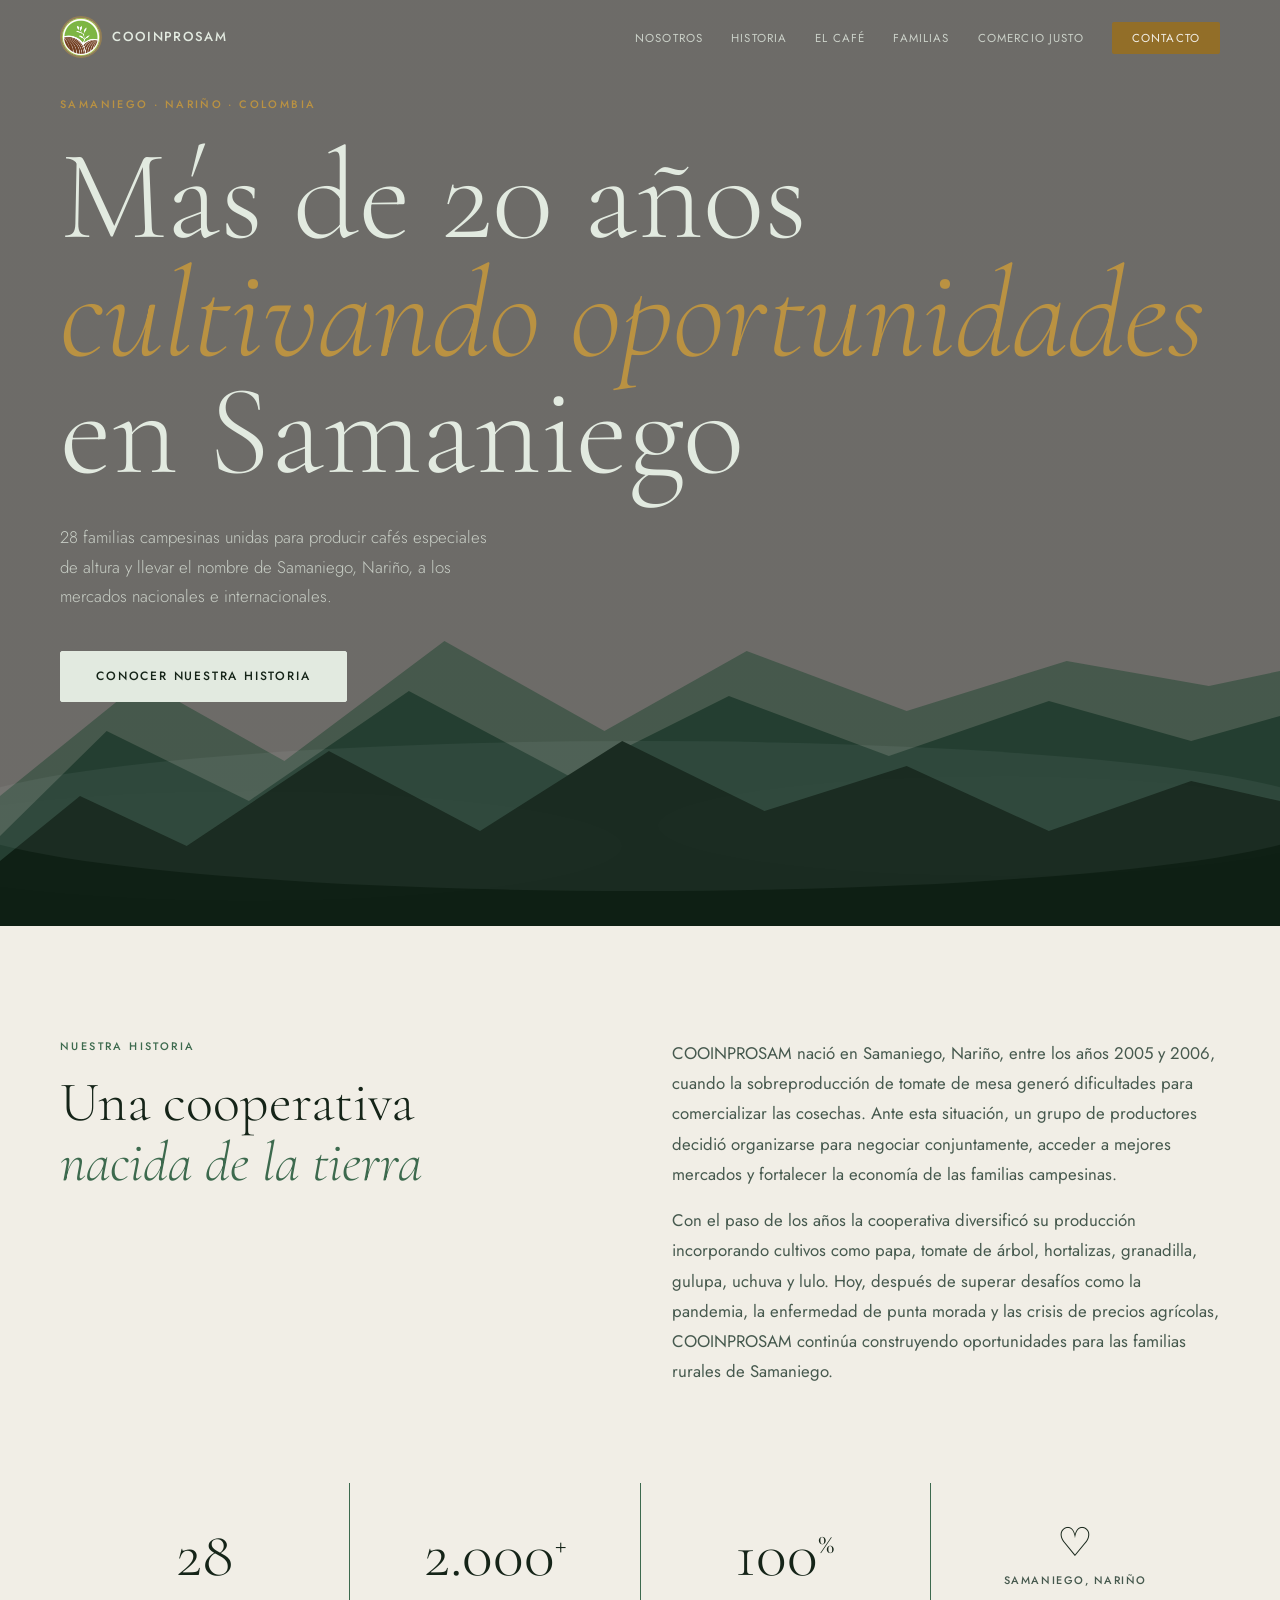
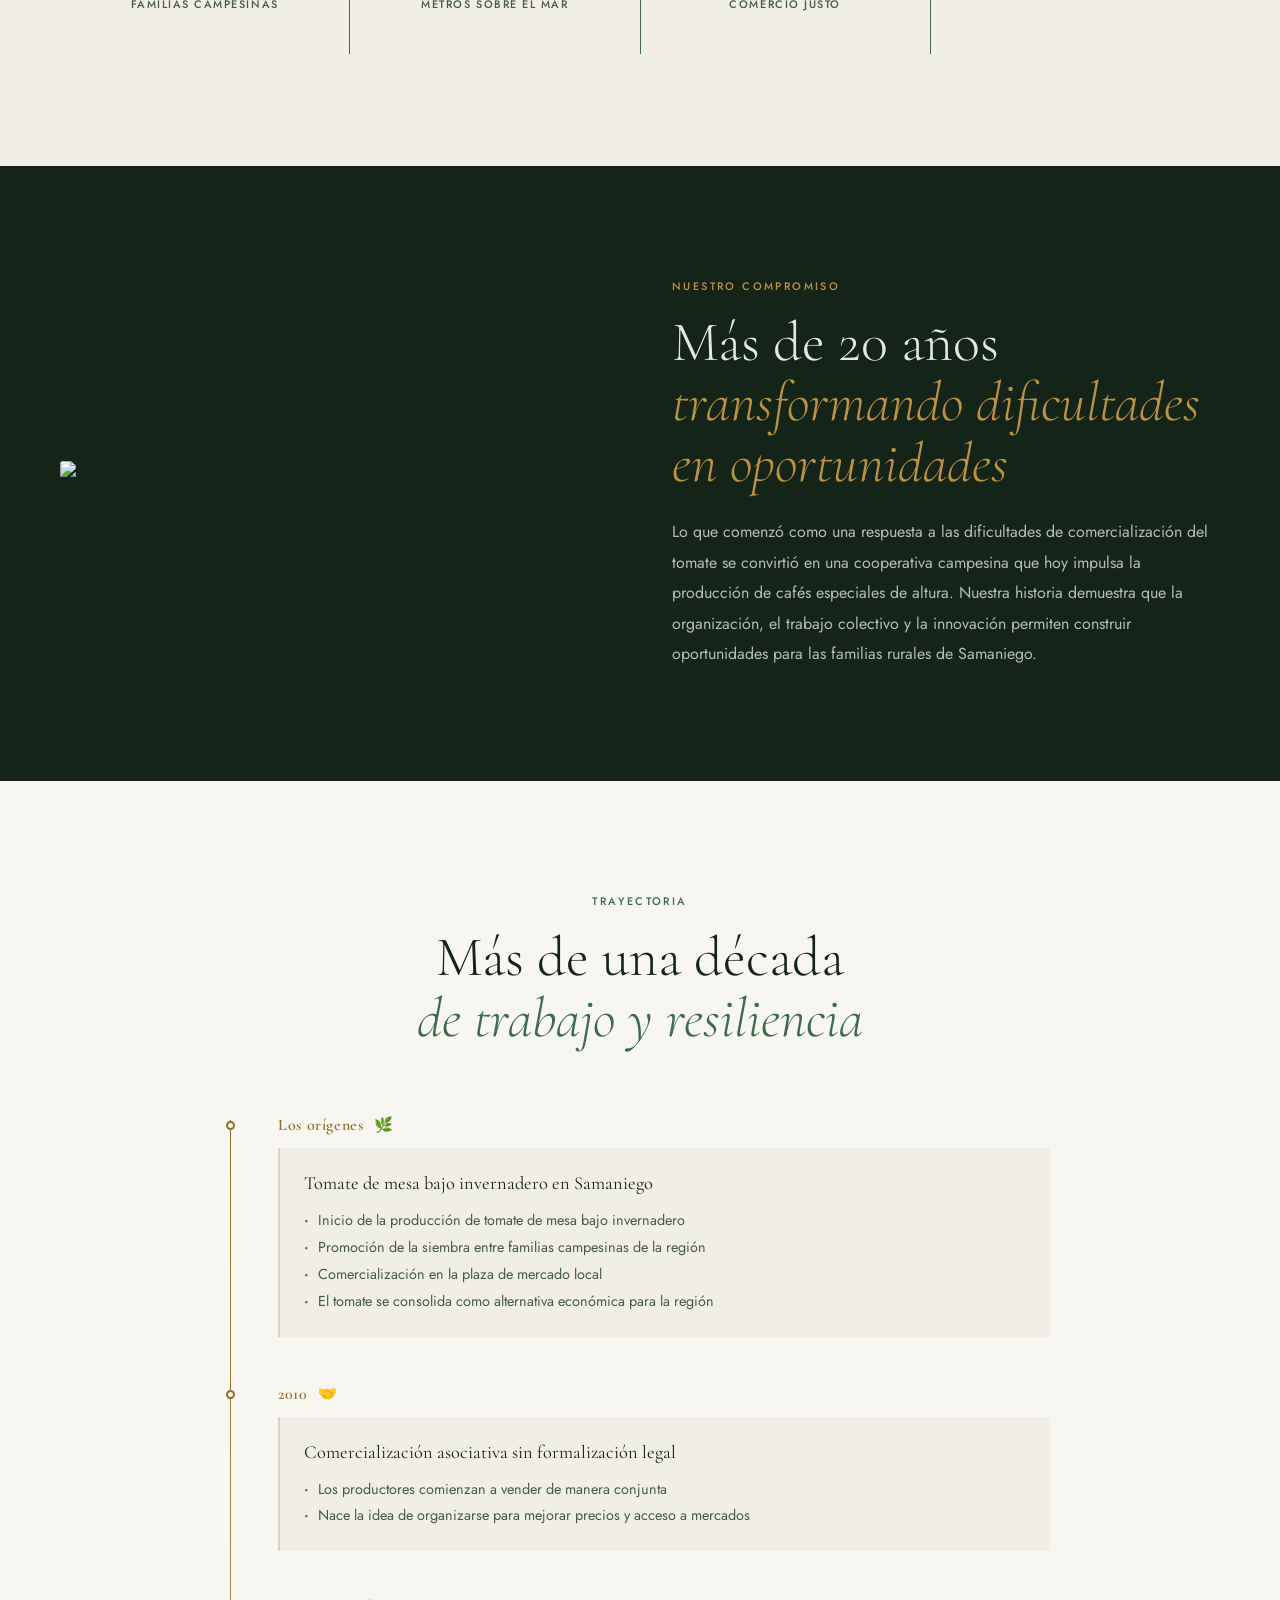
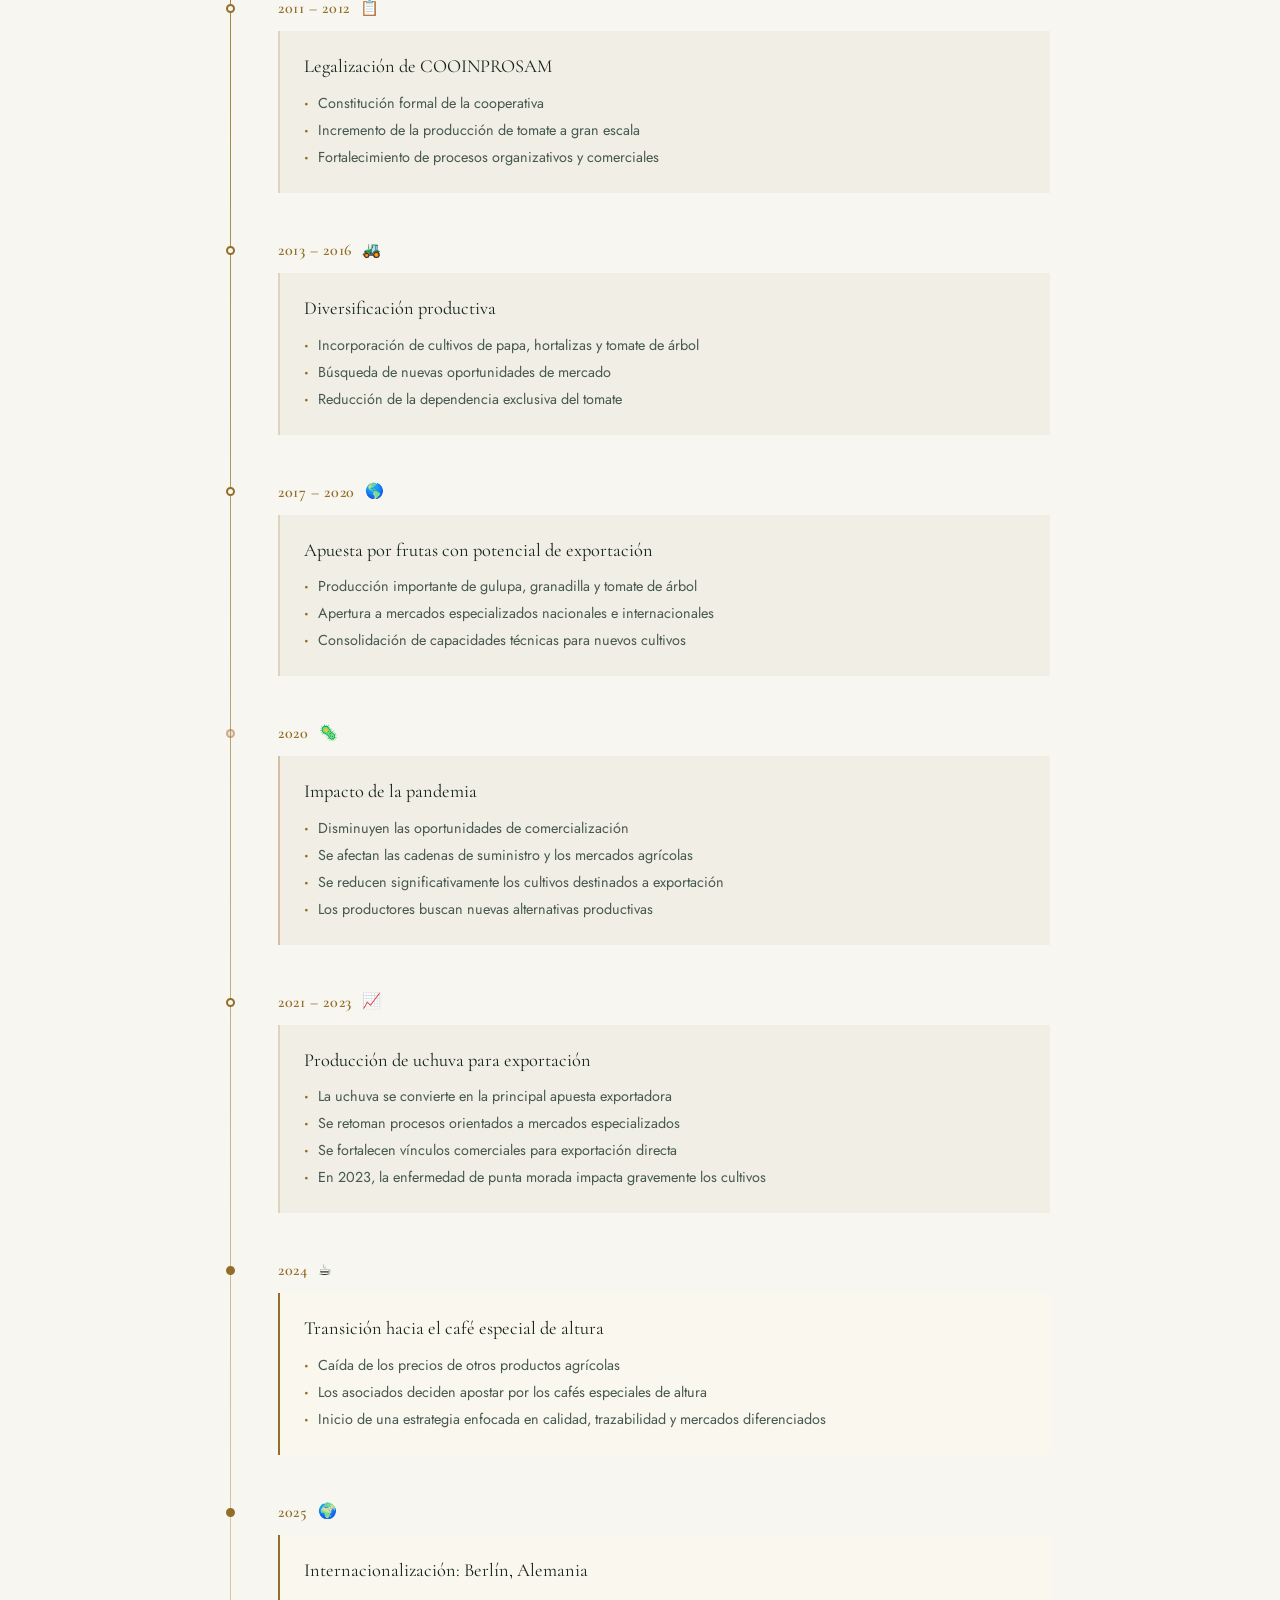
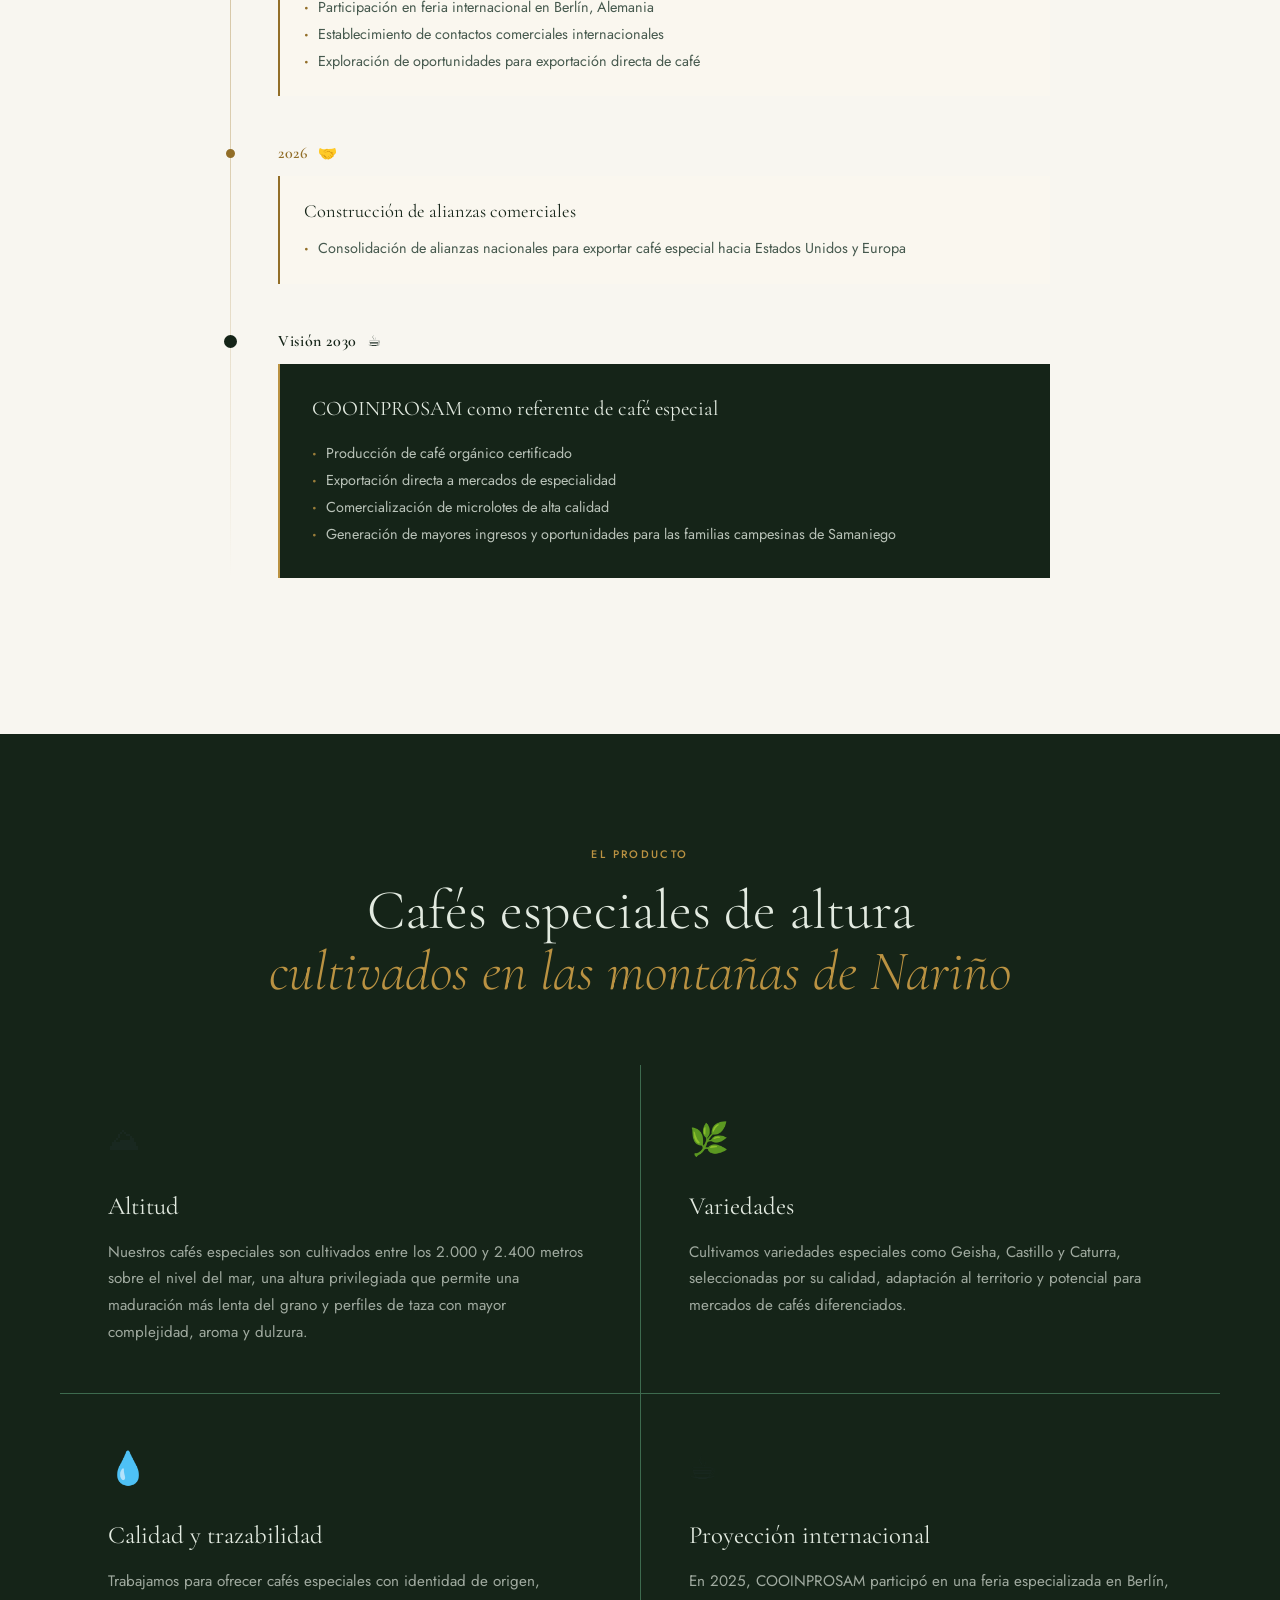
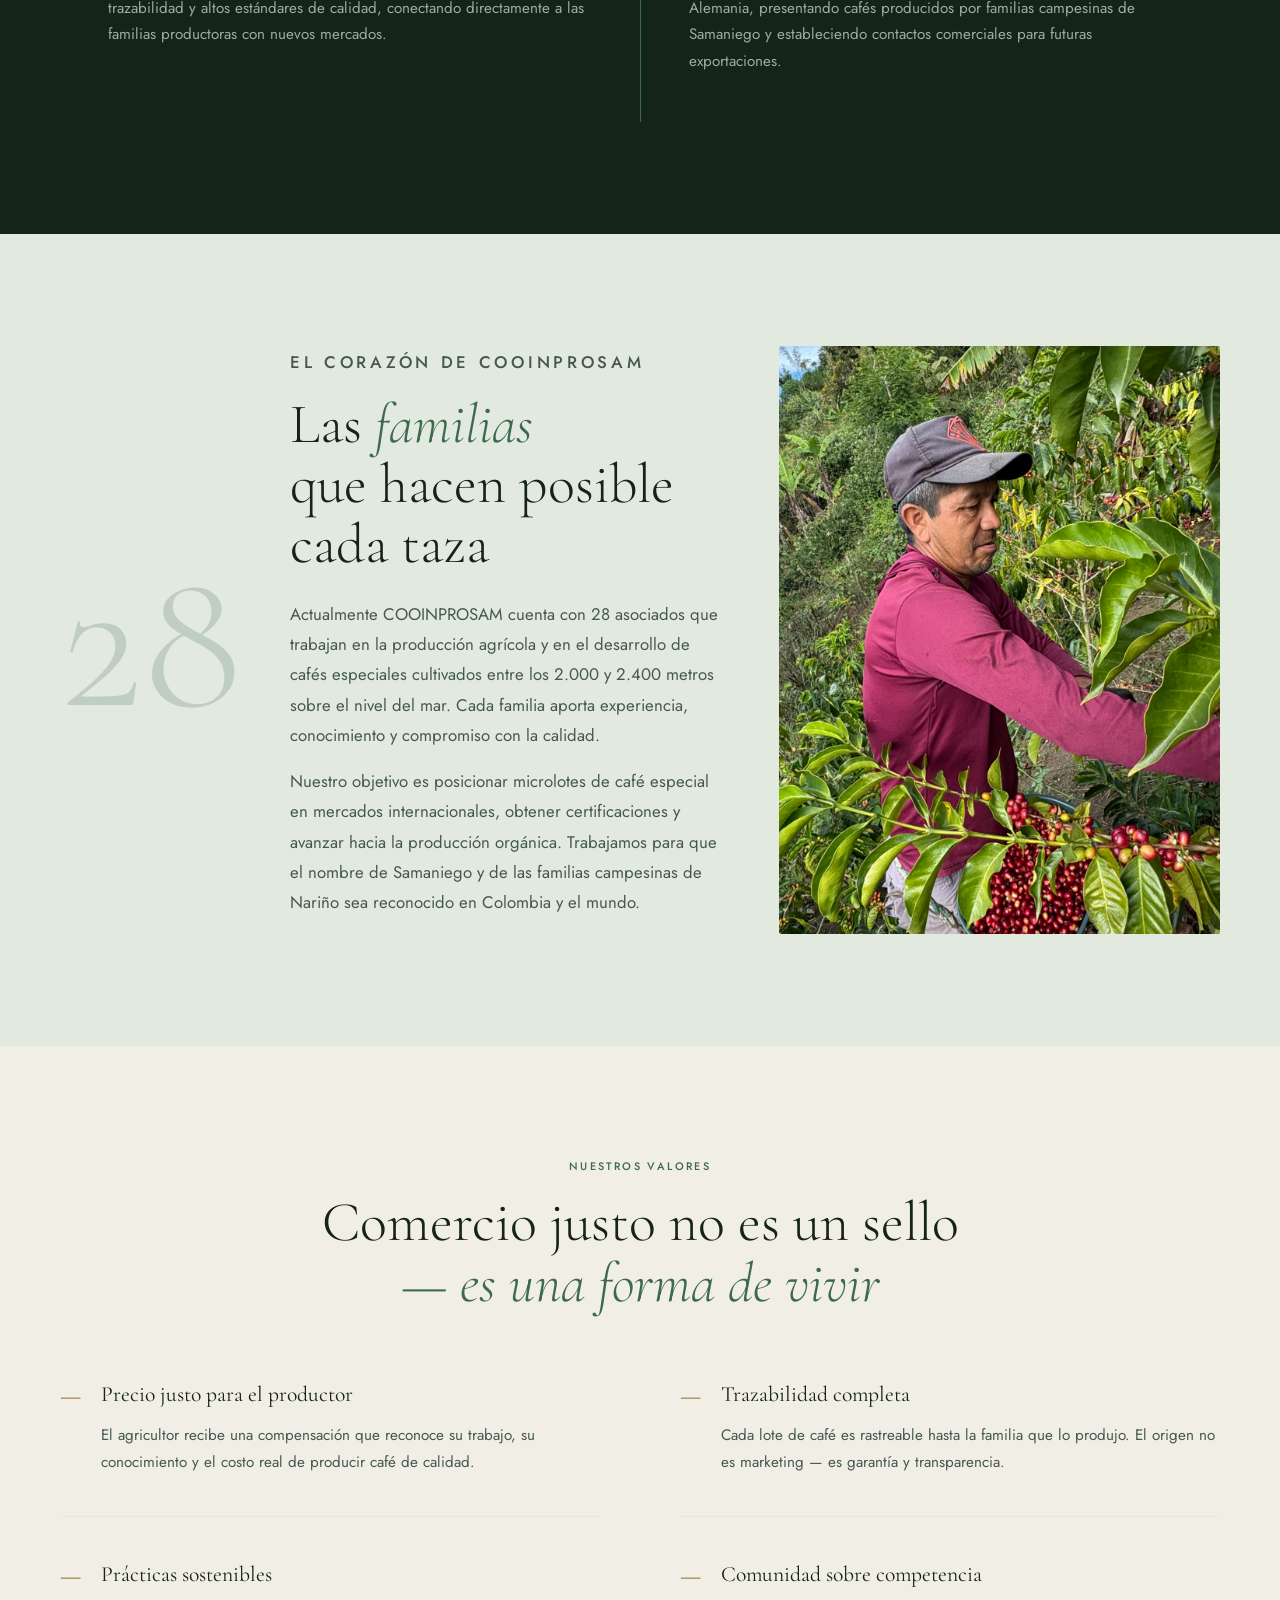
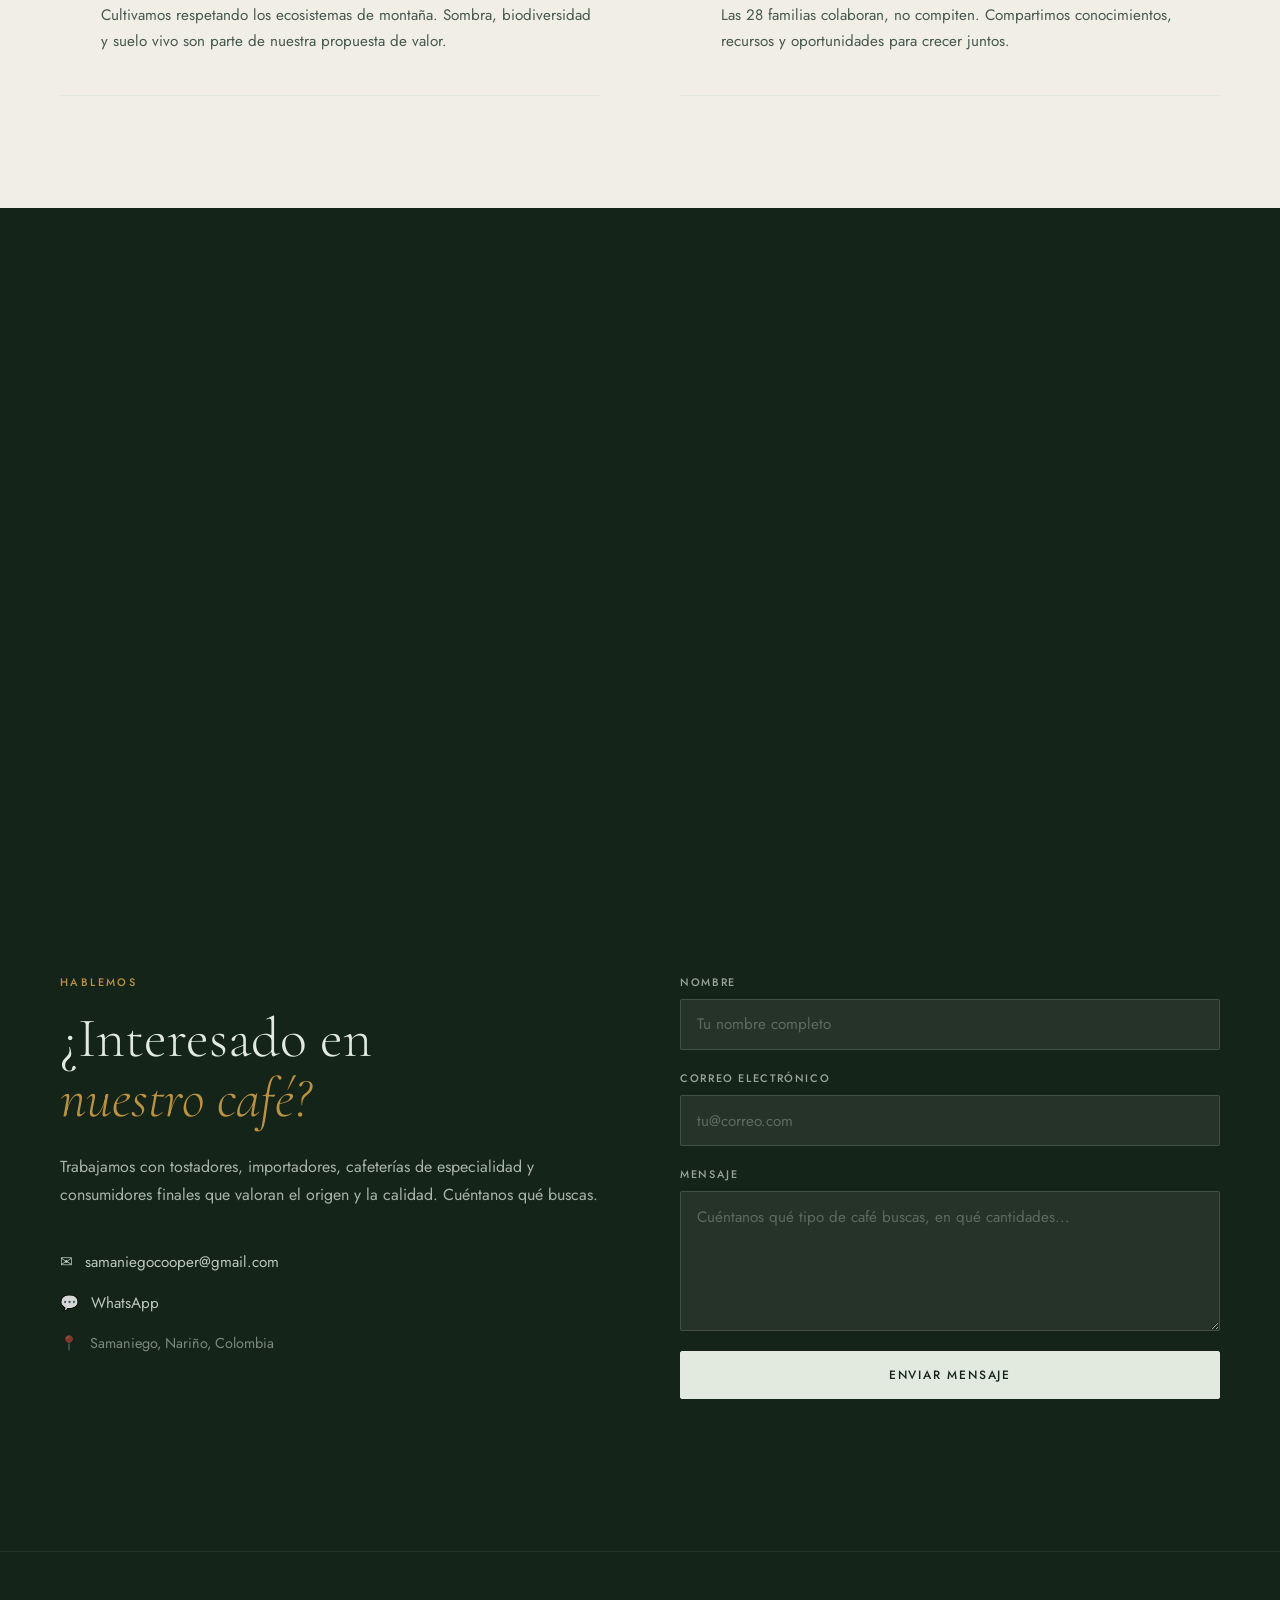
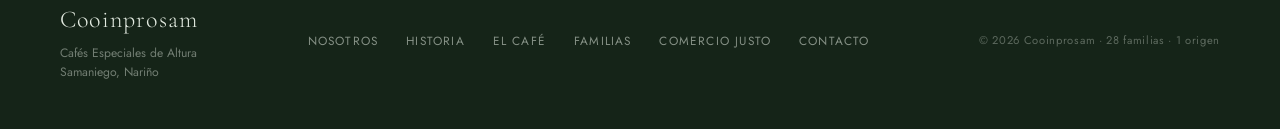
==== commit 7461834d: "Fix spelling of 'Cooinprosam' in index.html" ====
--- a/index.html
+++ b/index.html
@@ -5,7 +5,7 @@
   <meta name="viewport" content="width=device-width, initial-scale=1.0"/>
   <title>Cooinprosam — Cafés Especiales de Altura, Samaniego</title>
   <meta name="description" content="28 familias campesinas de Samaniego, Nariño, unidas por el origen, la calidad y el comercio justo. Cafés especiales de altura."/>
-  <meta property="og:title" content="Cooimprosam — Cafés Especiales de Altura"/>
+  <meta property="og:title" content="Cooinprosam — Cafés Especiales de Altura"/>
   <meta property="og:description" content="28 familias campesinas. Un café de origen. Samaniego, Nariño, Colombia."/>
   <meta property="og:type" content="website"/>
   <link rel="preconnect" href="https://fonts.googleapis.com"/>
@@ -18,9 +18,9 @@
   <!-- ===== NAVEGACIÓN ===== -->
   <nav class="nav" id="nav" role="navigation" aria-label="Navegación principal">
     <div class="nav__container">
-      <a class="nav__logo" href="#inicio" aria-label="Cooimprosam inicio">
-        <img src="img/Logo.jpeg" alt="Logo Cooimprosam" class="nav__logo-img"/>
-        <span class="nav__logo-nombre">Cooimprosam</span>
+      <a class="nav__logo" href="#inicio" aria-label="Cooinprosam inicio">
+        <img src="img/Logo.jpeg" alt="Logo Cooinprosam" class="nav__logo-img"/>
+        <span class="nav__logo-nombre">Cooinprosam</span>
       </a>
       <ul class="nav__enlaces" id="navEnlaces" role="list">
         <li><a href="#nosotros">Nosotros</a></li>
@@ -105,7 +105,7 @@
         <div class="mensaje__foto reveal">
           <img
             src="img/Mas de 20 años transformando dificultadeqs en oportunidades.jpeg"
-            alt="Más de 20 años transformando dificultades en oportunidades — Cooimprosam"
+            alt="Más de 20 años transformando dificultades en oportunidades — Cooinprosam"
           />
         </div>
         <div class="mensaje__contenido reveal">
@@ -340,7 +340,7 @@
           <span class="familias__numero">28</span>
         </div>
         <div class="familias__texto reveal">
-          <p class="eyebrow eyebrow--verde">El corazón de Cooimprosam</p>
+          <p class="eyebrow eyebrow--verde">El corazón de Cooinprosam</p>
           <h2 class="titulo-seccion">Las <em>familias</em><br/>que hacen posible<br/>cada taza</h2>
           <p>Actualmente COOINPROSAM cuenta con 28 asociados que trabajan en la producción agrícola y en el desarrollo de cafés especiales cultivados entre los 2.000 y 2.400 metros sobre el nivel del mar. Cada familia aporta experiencia, conocimiento y compromiso con la calidad.</p>
           <p>Nuestro objetivo es posicionar microlotes de café especial en mercados internacionales, obtener certificaciones y avanzar hacia la producción orgánica. Trabajamos para que el nombre de Samaniego y de las familias campesinas de Nariño sea reconocido en Colombia y el mundo.</p>
@@ -348,7 +348,7 @@
         <div class="familias__foto reveal">
           <img
             src="img/Las familias que hacen posible cada taza.jpeg"
-            alt="Las familias de Cooimprosam que hacen posible cada taza de café especial"
+            alt="Las familias de Cooinprosam que hacen posible cada taza de café especial"
           />
         </div>
       </div>
@@ -460,7 +460,7 @@
     <div class="contenedor">
       <div class="pie__interior">
         <div class="pie__marca">
-          <p class="pie__logo">Cooimprosam</p>
+          <p class="pie__logo">Cooinprosam</p>
           <p class="pie__eslogan">Cafés Especiales de Altura<br/>Samaniego, Nariño</p>
         </div>
         <nav class="pie__enlaces" aria-label="Pie de página">
@@ -471,7 +471,7 @@
           <a href="#comercio">Comercio Justo</a>
           <a href="#contacto">Contacto</a>
         </nav>
-        <p class="pie__derechos">&copy; 2026 Cooimprosam &middot; 28 familias &middot; 1 origen</p>
+        <p class="pie__derechos">&copy; 2026 Cooinprosam &middot; 28 familias &middot; 1 origen</p>
       </div>
     </div>
   </footer>
